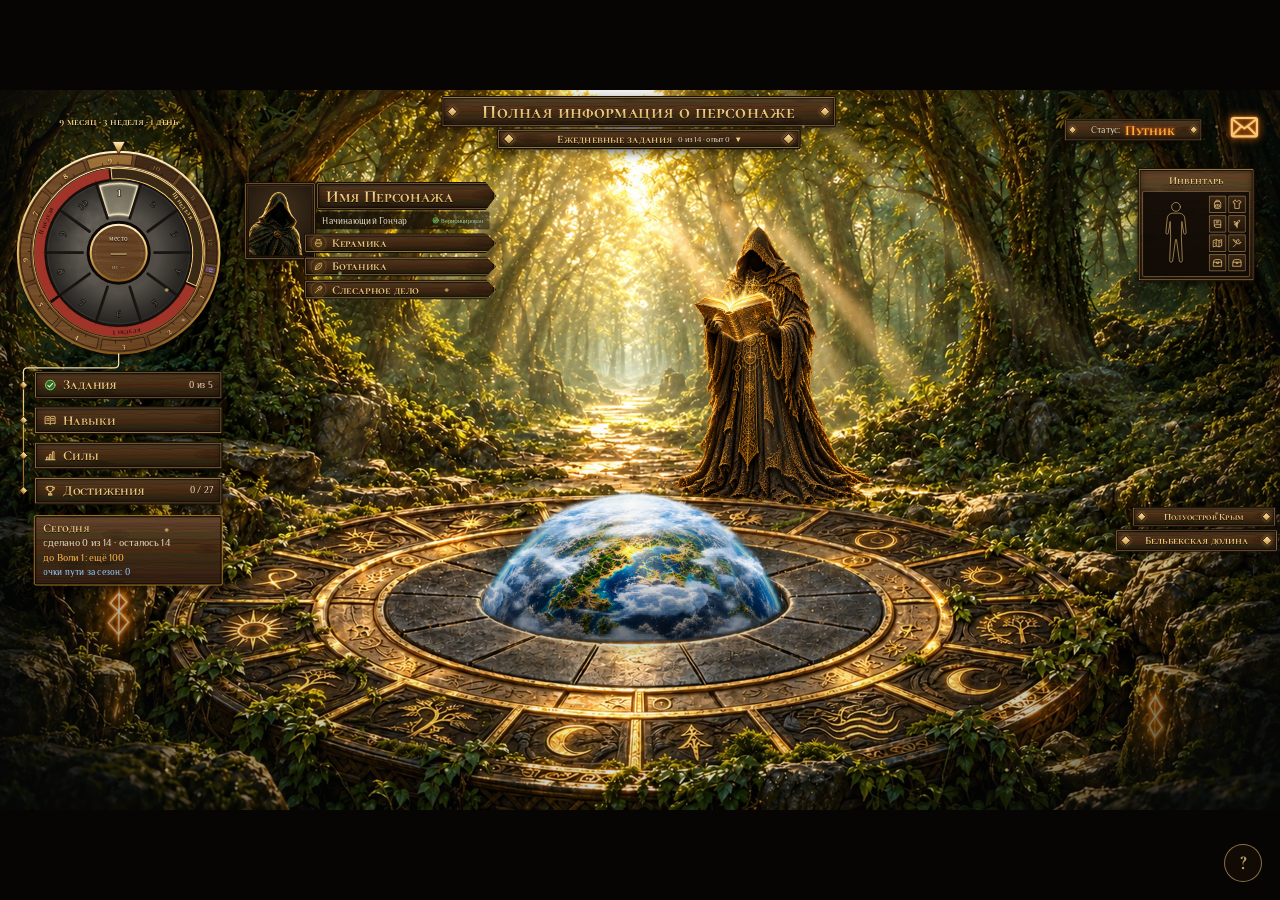
==== igra/index.html @ d0f3e4ed "Add files via upload" ====
<!doctype html>
<html lang="ru">
  <head>
    <meta charset="utf-8" />
    <meta name="viewport" content="width=device-width, initial-scale=1, viewport-fit=cover" />
    <title>Гибрид</title>
    <link rel="icon" href="/sign.png" />
    <link rel="stylesheet" href="/assets/fonts/fonts.css" />
    <link rel="stylesheet" href="/hub/hub.css" />
    <script src="https://telegram.org/js/telegram-web-app.js"></script>
    <style>
      /* Игра живёт лёжа: телефон стоя — просим повернуть (компьютер и планшет не трогаем) */
      .turn { position: fixed; inset: 0; z-index: 5000; display: none; flex-direction: column; align-items: center; justify-content: center; gap: 18px;
        padding: 24px; text-align: center; background: #0d0b08; color: #e3b860; font-family: "Cormorant SC", Georgia, serif; }
      .turn b { font-size: 28px; letter-spacing: .04em; }
      .turn span { font-family: "Philosopher", Georgia, serif; font-size: 17px; color: #cdbb98; max-width: 300px; line-height: 1.45; }
      .turn i { font-style: normal; font-size: 54px; animation: turn 2.4s ease-in-out infinite; }
      @keyframes turn { 0%, 30% { transform: rotate(0); } 60%, 100% { transform: rotate(-90deg); } }
      @media (orientation: portrait) and (max-width: 600px) { .turn { display: flex; } }
      @media (prefers-reduced-motion: reduce) { .turn i { animation: none; } }
    </style>
  </head>
  <body>
    <div class="turn" role="status"><i>📱</i><b>Поверни телефон</b><span>Круг открывается вширь — держи телефон горизонтально.</span></div>
    <main id="stage"></main>
    <script>
      // Окно Telegram: готово, во весь экран (где Telegram умеет), цвета под игру.
      (function () {
        var tg = window.Telegram && window.Telegram.WebApp;
        if (!tg) return;
        try { tg.ready(); tg.expand(); } catch (e) {}
        try { tg.setHeaderColor("#0d0b08"); tg.setBackgroundColor("#0d0b08"); } catch (e) {}
        try { if (tg.isVersionAtLeast && tg.isVersionAtLeast("8.0") && tg.requestFullscreen) tg.requestFullscreen(); } catch (e) {}
      })();
    </script>
    <script type="module" src="/hub/hub.js"></script>
  </body>
</html>
---- assets/fonts/fonts.css ----
/* Шрифты Main Hub (вариант A): Cormorant SC — заголовки и таблички, Philosopher — текст.
   Файлы — из пакетов @fontsource 5.3.0, лицензия SIL OFL 1.1 (OFL-*.txt рядом). */

@font-face {
  font-family: "Cormorant SC";
  font-style: normal;
  font-weight: 400;
  font-display: swap;
  src: url("./cormorant-sc-cyrillic-400-normal.woff2") format("woff2");
  unicode-range: U+0301, U+0400-045F, U+0490-0491, U+04B0-04B1, U+2116;
}
@font-face {
  font-family: "Cormorant SC";
  font-style: normal;
  font-weight: 400;
  font-display: swap;
  src: url("./cormorant-sc-latin-400-normal.woff2") format("woff2");
  unicode-range: U+0000-00FF, U+0131, U+0152-0153, U+02BB-02BC, U+02C6, U+02DA, U+02DC, U+2000-206F, U+20AC, U+2122, U+2191, U+2193, U+2212, U+2215, U+FEFF, U+FFFD;
}
@font-face {
  font-family: "Cormorant SC";
  font-style: normal;
  font-weight: 600;
  font-display: swap;
  src: url("./cormorant-sc-cyrillic-600-normal.woff2") format("woff2");
  unicode-range: U+0301, U+0400-045F, U+0490-0491, U+04B0-04B1, U+2116;
}
@font-face {
  font-family: "Cormorant SC";
  font-style: normal;
  font-weight: 600;
  font-display: swap;
  src: url("./cormorant-sc-latin-600-normal.woff2") format("woff2");
  unicode-range: U+0000-00FF, U+0131, U+0152-0153, U+02BB-02BC, U+02C6, U+02DA, U+02DC, U+2000-206F, U+20AC, U+2122, U+2191, U+2193, U+2212, U+2215, U+FEFF, U+FFFD;
}
@font-face {
  font-family: "Cormorant SC";
  font-style: normal;
  font-weight: 700;
  font-display: swap;
  src: url("./cormorant-sc-cyrillic-700-normal.woff2") format("woff2");
  unicode-range: U+0301, U+0400-045F, U+0490-0491, U+04B0-04B1, U+2116;
}
@font-face {
  font-family: "Cormorant SC";
  font-style: normal;
  font-weight: 700;
  font-display: swap;
  src: url("./cormorant-sc-latin-700-normal.woff2") format("woff2");
  unicode-range: U+0000-00FF, U+0131, U+0152-0153, U+02BB-02BC, U+02C6, U+02DA, U+02DC, U+2000-206F, U+20AC, U+2122, U+2191, U+2193, U+2212, U+2215, U+FEFF, U+FFFD;
}
@font-face {
  font-family: "Philosopher";
  font-style: normal;
  font-weight: 400;
  font-display: swap;
  src: url("./philosopher-cyrillic-400-normal.woff2") format("woff2");
  unicode-range: U+0301, U+0400-045F, U+0490-0491, U+04B0-04B1, U+2116;
}
@font-face {
  font-family: "Philosopher";
  font-style: normal;
  font-weight: 400;
  font-display: swap;
  src: url("./philosopher-latin-400-normal.woff2") format("woff2");
  unicode-range: U+0000-00FF, U+0131, U+0152-0153, U+02BB-02BC, U+02C6, U+02DA, U+02DC, U+2000-206F, U+20AC, U+2122, U+2191, U+2193, U+2212, U+2215, U+FEFF, U+FFFD;
}
@font-face {
  font-family: "Philosopher";
  font-style: normal;
  font-weight: 700;
  font-display: swap;
  src: url("./philosopher-cyrillic-700-normal.woff2") format("woff2");
  unicode-range: U+0301, U+0400-045F, U+0490-0491, U+04B0-04B1, U+2116;
}
@font-face {
  font-family: "Philosopher";
  font-style: normal;
  font-weight: 700;
  font-display: swap;
  src: url("./philosopher-latin-700-normal.woff2") format("woff2");
  unicode-range: U+0000-00FF, U+0131, U+0152-0153, U+02BB-02BC, U+02C6, U+02DA, U+02DC, U+2000-206F, U+20AC, U+2122, U+2191, U+2193, U+2212, U+2215, U+FEFF, U+FFFD;
}
---- hub/hub.css ----
/* Main Hub v0.1. Сцена 1920×1080 масштабируется целиком (hub.js), вокруг — тёмные поля.
   Позиции элементов — только в hub.layout.json; здесь — внешний вид. */

:root {
  --gold: #f3d48a;
  --gold-deep: #c9953e;
  --gold-line: rgba(236, 196, 116, 0.75);
  --ink: #1b120a;
  --wood-dark: #2a1a0e;
  --fire: #ff9a2e;
  --font-title: "Cormorant SC", "Georgia", serif;
  --font-text: "Philosopher", "Trebuchet MS", sans-serif;
  --wood: url("/assets/hub/layers/wood_texture.jpg");
}

* { box-sizing: border-box; }

html, body {
  margin: 0;
  height: 100%;
  overflow: hidden;
  background: #070504;
  color: var(--gold);
  font-family: var(--font-text);
}

#stage {
  position: absolute;
  left: 50%;
  top: 50%;
  overflow: hidden;
  transform-origin: 0 0;
  background: #0b0906;
  user-select: none;
}

.layer { position: absolute; inset: 0; pointer-events: none; }
.item { position: absolute; pointer-events: none; }
.item > img { display: block; width: 100%; height: 100%; }
.item[data-action], .item.ui { pointer-events: auto; }
.item[data-action] { cursor: pointer; }
.item.ui { display: flex; }
/* uiScale (hub.layout.json) — только блоки интерфейса с якорем; сцена не масштабируется */
.item.ui-scaled { transform: scale(calc(var(--ui-scale, 1) * var(--item-scale, 1))); }

/* Нет файла слоя — пунктир и имя файла, а не пустое место. */
.item.missing {
  border: 2px dashed rgba(255, 120, 80, 0.7);
  color: #ffb39a;
  font: 16px/1.2 monospace;
  padding: 6px;
}

button {
  font: inherit;
  color: inherit;
  background: none;
  border: 0;
  padding: 0;
  cursor: pointer;
}
button:focus-visible, .item[data-action]:focus-visible {
  outline: 3px solid #ffe6a8;
  outline-offset: 3px;
}

.icon { width: 1em; height: 1em; flex: none; }

/* ---------- дерево: таблички и панели ---------- */

.wood {
  position: relative;
  background:
    linear-gradient(180deg, rgba(255, 220, 160, 0.14), rgba(0, 0, 0, 0) 40%, rgba(0, 0, 0, 0.35)),
    var(--wood) center / 512px 128px,
    #4a2f1a;
  border: 3px solid #1a0f07;
  border-radius: 6px;
  box-shadow:
    inset 0 0 0 2px var(--gold-line),
    inset 0 0 0 5px rgba(20, 10, 4, 0.8),
    inset 0 0 26px rgba(0, 0, 0, 0.6),
    0 10px 24px rgba(0, 0, 0, 0.55);
}

/* ромбы по краям табличек */
.plank::before, .plank::after {
  content: "";
  position: absolute;
  top: 50%;
  width: 18px;
  height: 18px;
  background: linear-gradient(135deg, #ffe6a8, var(--gold-deep));
  border: 2px solid #2a1a0e;
  transform: translateY(-50%) rotate(45deg);
  box-shadow: 0 0 10px rgba(255, 200, 110, 0.6);
}
.plank::before { left: 18px; }
.plank::after { right: 18px; }

.gold-text {
  background: linear-gradient(180deg, #fff1c4 0%, #f3d48a 45%, #c38b34 100%);
  -webkit-background-clip: text;
  background-clip: text;
  color: transparent;
  filter: drop-shadow(0 2px 1px rgba(0, 0, 0, 0.9));
}

.plank {
  width: 100%;
  height: 100%;
  display: flex;
  align-items: center;
  justify-content: center;
  font-family: var(--font-title);
  font-weight: 700;
}

.title-plank { font-size: 56px; letter-spacing: 1px; }
.title-plank h1 { margin: 0; font: inherit; }

.verified {
  width: 100%;
  height: 100%;
  display: flex;
  align-items: center;
  justify-content: center;
  gap: 14px;
  font-size: 25px;
  color: #f6e7c6;
  text-shadow: 0 2px 2px #000;
}
.verified .icon { font-size: 30px; }

.mail-button {
  width: 100%;
  height: 100%;
  display: flex;
  align-items: center;
  justify-content: center;
  position: relative;
}
.mail-button .icon {
  width: 100%;
  height: 100%;
  filter: drop-shadow(0 0 3px #ff8a1e) drop-shadow(0 0 12px rgba(255, 120, 20, 0.9));
}
.mail-badge {
  position: absolute;
  right: 4px;
  top: 0;
  min-width: 30px;
  height: 30px;
  border-radius: 15px;
  background: #b3261e;
  color: #fff;
  font: 700 18px/30px var(--font-text);
  text-align: center;
}

/* ---------- меню слева ---------- */

.menu {
  width: 100%;
  height: 100%;
  padding: 16px 14px;
  display: flex;
  flex-direction: column;
  gap: 12px;
}
.menu-item {
  flex: 1;
  display: flex;
  align-items: center;
  gap: 20px;
  padding: 0 22px;
  font-family: var(--font-title);
  font-weight: 700;
  font-size: 44px;
  border-radius: 4px;
  transition: transform 0.15s, filter 0.15s;
}
.menu-item .icon { font-size: 40px; }
.menu-item:hover, .card-row:hover, .inv-slot:hover, .plank-button:hover, .mail-button:hover {
  filter: brightness(1.2);
}
.menu-item:hover { transform: translateX(4px); }

/* ---------- карточка персонажа ---------- */

.card {
  width: 100%;
  height: 100%;
  display: flex;
  align-items: flex-start;
}
.item.ui.passthrough { pointer-events: none; }
.card button { pointer-events: auto; }
.card-info {
  flex: 1;
  min-width: 0;
  display: flex;
  flex-direction: column;
}
.portrait {
  flex: none;
  width: 180px;
  height: 196px;
  padding: 8px;
}
.portrait img {
  width: 100%;
  height: 100%;
  object-fit: cover;
  display: block;
  border: 2px solid #120a04;
}

/* стрелка-наконечник у табличек карточки */
.arrow-plank { clip-path: polygon(0 0, calc(100% - 26px) 0, 100% 50%, calc(100% - 26px) 100%, 0 100%); }

.card-name {
  height: 70px;
  display: flex;
  align-items: center;
  padding: 0 40px 0 22px;
  font-family: var(--font-title);
  font-weight: 700;
  font-size: 42px;
  text-align: left;
}
.card-title {
  height: 44px;
  margin: 4px 60px 0 0;
  display: flex;
  align-items: center;
  padding: 0 22px;
  font-size: 23px;
  color: #f6e7c6;
  background: linear-gradient(90deg, rgba(20, 12, 6, 0.9), rgba(20, 12, 6, 0.55));
  border-radius: 4px;
  text-shadow: 0 1px 2px #000;
}
.card-skills {
  display: flex;
  flex-direction: column;
  gap: 8px;
  margin: 10px 0 0 -30px;
}
.card-row {
  height: 50px;
  display: flex;
  align-items: center;
  gap: 16px;
  padding: 0 44px 0 16px;
  font-family: var(--font-title);
  font-weight: 700;
  font-size: 30px;
  text-align: left;
}
.card-row .icon {
  font-size: 34px;
  padding: 4px;
  border-radius: 50%;
  background: radial-gradient(circle, #6a4a1c, #2a1a0a);
  box-shadow: 0 0 8px rgba(255, 200, 110, 0.5);
}

/* ---------- статус и инвентарь справа ---------- */

.status-plank {
  font-size: 40px;
  gap: 18px;
}
.status-label { color: #f6e7c6; text-shadow: 0 2px 2px #000; font-family: var(--font-text); font-weight: 400; font-size: 34px; }
.status-value {
  font-size: 54px;
  color: #ffb347;
  text-shadow: 0 0 8px rgba(255, 110, 0, 0.9), 0 0 22px rgba(255, 80, 0, 0.6), 0 2px 2px #000;
}

.inventory {
  width: 100%;
  height: 100%;
  display: flex;
  flex-direction: column;
  padding: 10px;
}
.inventory-title {
  height: 44px;
  display: flex;
  align-items: center;
  justify-content: center;
  font-family: var(--font-title);
  font-weight: 700;
  font-size: 30px;
}
.inventory-body {
  flex: 1;
  min-height: 0;
  display: flex;
  gap: 10px;
  margin-top: 8px;
  padding: 10px;
  background: rgba(14, 9, 5, 0.85);
  border: 2px solid rgba(236, 196, 116, 0.45);
  border-radius: 4px;
}
.silhouette {
  flex: 1;
  display: flex;
  align-items: center;
  justify-content: center;
}
.silhouette img { height: 190px; opacity: 0.85; }
.inv-grid {
  display: grid;
  grid-template-columns: repeat(2, 48px);
  grid-template-rows: repeat(4, 48px);
  gap: 6px;
}
.inv-slot {
  display: flex;
  align-items: center;
  justify-content: center;
  background: linear-gradient(180deg, #3a2614, #1e130a);
  border: 2px solid rgba(236, 196, 116, 0.5);
  border-radius: 3px;
}
.inv-slot .icon { font-size: 30px; }

/* ---------- нижние таблички ---------- */

.plank-button {
  width: 100%;
  height: 100%;
  font-size: 38px;
  padding: 0 50px;
}

.planet-marker {
  width: 100%;
  height: 100%;
  background: linear-gradient(180deg, #fff3b0, #ffb300);
  clip-path: polygon(50% 100%, 0 0, 50% 22%, 100% 0);
  filter: drop-shadow(0 0 10px #ffc640);
}

/* ---------- планета (слой L3) ---------- */

.item.planet { pointer-events: none; }
.planet img { transition: filter 0.25s ease; }
/* зона клика — только купол: полуэллипс от нижнего края картинки */
.planet-hit {
  position: absolute;
  inset: 0;
  pointer-events: auto;
  border: 0;
  background: none;
  outline: none;
  -webkit-appearance: none;
  appearance: none;
  -webkit-tap-highlight-color: transparent;
  clip-path: ellipse(48% 86% at 50% 100%);
}
.planet:has(.planet-hit:hover) img,
.planet:has(.planet-hit:focus-visible) img {
  filter: brightness(1.12) drop-shadow(0 0 18px rgba(120, 200, 255, 0.9));
}
/* фокус с клавиатуры: clip-path обрезает outline, поэтому подсвечиваем саму планету (правило выше) */

/* туман войны поверх купола (canvas, облака вращаются вместе с шаром); клики проходят на планету */
.planet .planet-fog {
  position: absolute;
  inset: 0;
  width: 100%;
  height: 100%;
  pointer-events: none;
  opacity: var(--fog-opacity, 0.95);
  transition: filter 0.25s ease;
}
.planet:has(.planet-hit:hover) .planet-fog,
.planet:has(.planet-hit:focus-visible) .planet-fog {
  filter: brightness(1.12) drop-shadow(0 0 14px rgba(160, 215, 255, 0.8));
}



.item[hidden] { display: none !important; }

/* ---------- книга (слой L2, поверх фигуры) ---------- */

.item.book { pointer-events: none; }
.book img { transition: filter 0.2s ease; }
/* зона клика — только сама книга, без искр по краям */
.book-hit {
  position: absolute;
  inset: 22% 20% 16% 20%;
  pointer-events: auto;
  border: 0;
  border-radius: 8px;
  background: none;
  outline: none;
  -webkit-appearance: none;
  appearance: none;
  -webkit-tap-highlight-color: transparent;
}
/* рамка только при фокусе с клавиатуры — тонкая золотая */
.book-hit:focus-visible {
  outline: 1px solid rgba(243, 212, 138, 0.85);
  outline-offset: 2px;
}
.book:has(.book-hit:hover) img,
.book:has(.book-hit:focus-visible) img {
  filter: brightness(1.25) drop-shadow(0 0 10px rgba(255, 214, 120, 0.95));
}

/* ---------- эффекты (рисуются кодом) ---------- */

.fx-rays {
  background:
    linear-gradient(100deg, transparent 20%, rgba(255, 236, 170, 0.16) 30%, transparent 40%),
    linear-gradient(80deg, transparent 45%, rgba(255, 236, 170, 0.12) 52%, transparent 60%),
    linear-gradient(95deg, transparent 62%, rgba(255, 236, 170, 0.1) 70%, transparent 78%);
  mask-image: linear-gradient(180deg, #000 0%, #000 55%, transparent 100%);
  mix-blend-mode: screen;
}
.fx-fog {
  background:
    radial-gradient(ellipse 40% 50% at 25% 60%, rgba(220, 230, 200, 0.14), transparent 70%),
    radial-gradient(ellipse 45% 40% at 70% 50%, rgba(220, 230, 200, 0.12), transparent 70%);
}
.fx-vignette {
  background: radial-gradient(ellipse 75% 70% at 50% 45%, transparent 60%, rgba(0, 0, 0, 0.55) 100%);
}
.fx-fireflies {
  background-image:
    radial-gradient(circle, rgba(255, 230, 140, 0.9) 0 2px, transparent 3px),
    radial-gradient(circle, rgba(200, 255, 150, 0.8) 0 2px, transparent 3px),
    radial-gradient(circle, rgba(255, 210, 120, 0.7) 0 1.5px, transparent 2.5px);
  background-size: 420px 360px, 560px 470px, 310px 290px;
  background-position: 40px 120px, 230px 40px, 120px 200px;
  opacity: 0.7;
}

/* ---------- анимации жизни (выключаются классом .no-anim) ---------- */

@keyframes hub-flicker {
  0%, 100% { filter: brightness(1) drop-shadow(0 0 6px rgba(255, 170, 60, 0.7)); }
  30% { filter: brightness(1.18) drop-shadow(0 0 14px rgba(255, 170, 60, 0.9)); }
  55% { filter: brightness(0.92) drop-shadow(0 0 4px rgba(255, 170, 60, 0.6)); }
  80% { filter: brightness(1.1) drop-shadow(0 0 10px rgba(255, 170, 60, 0.85)); }
}
@keyframes hub-glow {
  0%, 100% { filter: drop-shadow(0 0 4px rgba(255, 130, 20, 0.4)); }
  50% { filter: drop-shadow(0 0 18px rgba(255, 130, 20, 0.95)); }
}
@keyframes hub-pulse {
  0%, 100% { filter: brightness(1) drop-shadow(0 0 6px rgba(140, 255, 120, 0.5)); }
  50% { filter: brightness(1.25) drop-shadow(0 0 20px rgba(140, 255, 120, 0.9)); }
}
@keyframes hub-bookglow {
  0%, 100% { filter: drop-shadow(0 0 4px rgba(255, 210, 110, 0.35)); }
  50% { filter: drop-shadow(0 0 14px rgba(255, 210, 110, 0.85)); }
}
@keyframes hub-planetglow {
  0%, 100% { filter: drop-shadow(0 0 6px rgba(120, 200, 255, 0.35)); }
  50% { filter: drop-shadow(0 0 20px rgba(120, 200, 255, 0.75)); }
}
@keyframes hub-drift {
  0%, 100% { transform: translateX(0); }
  50% { transform: translateX(26px); }
}
@keyframes hub-sway {
  0%, 100% { opacity: 0.75; transform: skewX(0deg); }
  50% { opacity: 1; transform: skewX(-3deg); }
}
@keyframes hub-breathe {
  0%, 100% { transform: translateY(0); }
  50% { transform: translateY(-3px); }
}
@keyframes hub-fireflies {
  0% { background-position: 40px 120px, 230px 40px, 120px 200px; }
  100% { background-position: 460px -240px, -330px 510px, 430px -90px; }
}
@keyframes hub-marker {
  0%, 100% { transform: translateY(0); }
  50% { transform: translateY(-10px); }
}

.anim-flicker { animation: hub-flicker 2.6s ease-in-out infinite; }
.anim-glow { animation: hub-glow 3.8s ease-in-out infinite; }
.anim-bookglow { animation: hub-bookglow 4.5s ease-in-out infinite; }
.anim-planetglow { animation: hub-planetglow 6s ease-in-out infinite; }
.anim-pulse { animation: hub-pulse 4.2s ease-in-out infinite; }
.anim-drift { animation: hub-drift 18s ease-in-out infinite; }
.anim-sway { animation: hub-sway 9s ease-in-out infinite; transform-origin: 50% 0; }
.anim-breathe { animation: hub-breathe 6s ease-in-out infinite; }
.fx-fireflies { animation: hub-fireflies 60s linear infinite; }
.planet-marker { animation: hub-marker 2.2s ease-in-out infinite; }

.no-anim *, .no-anim *::before, .no-anim *::after { animation: none !important; }

@media (prefers-reduced-motion: reduce) {
  #stage *, #stage *::before, #stage *::after { animation: none !important; transition: none !important; }
}

/* ---------- переход на карту мира ---------- */

/* камера приближается к планете: двигаются все слои сцены вместе, поэтому купол не «выезжает» из колодца */
.layer {
  transform-origin: var(--world-origin, 50% 62%);
  transition: opacity calc(var(--world-ms, 1100ms) * 0.45) ease, transform var(--world-ms, 1100ms) cubic-bezier(0.55, 0, 0.85, 0.35);
}
#stage.to-world .layer { transform: scale(3.4); }
/* интерфейс и эффекты гаснут сразу */
#stage.to-world .layer[data-layer="L5"],
#stage.to-world .layer[data-layer="L6"],
#stage.to-world .layer[data-layer^="FX"] { opacity: 0; transform: none; }
/* голубая вспышка из центра планеты под конец */
.world-flash {
  position: absolute;
  inset: 0;
  pointer-events: none;
  z-index: 50;
  opacity: 0;
  background: radial-gradient(circle at var(--world-origin, 50% 62%), #eaf7ff 0%, #8fd3ff 22%, #1d4f8a 60%, #050b16 100%);
  animation: world-flash var(--world-ms, 1100ms) ease-in forwards;
}
@keyframes world-flash {
  0%, 45% { opacity: 0; }
  100% { opacity: 1; }
}

/* ---------- модальное окно-заглушка ---------- */

.modal-backdrop {
  position: absolute;
  inset: 0;
  z-index: 100;
  display: flex;
  align-items: center;
  justify-content: center;
  background: rgba(5, 3, 2, 0.6);
}
.modal-backdrop[hidden] { display: none; }
.modal {
  width: 720px;
  min-height: 300px;
  padding: 40px 56px 48px;
  text-align: center;
}
.modal h2 {
  margin: 0 0 24px;
  font-family: var(--font-title);
  font-weight: 700;
  font-size: 52px;
}
.modal p {
  margin: 0;
  font-size: 28px;
  line-height: 1.4;
  color: #f6e7c6;
  text-shadow: 0 1px 2px #000;
}
.modal-close {
  position: absolute;
  top: 10px;
  right: 18px;
  width: 52px;
  height: 52px;
  font-size: 44px;
  line-height: 52px;
  color: var(--gold);
}

/* ---------- режим правки (?edit=1) ---------- */

.edit-mode .item:not(.locked) { pointer-events: auto; outline: 1px dashed rgba(120, 220, 255, 0.55); cursor: move; }
.edit-mode .item:not(.locked) * { pointer-events: none; }
.edit-mode .item.selected { outline: 3px solid #4fd1ff; }

.edit-panel {
  position: fixed;
  top: 12px;
  right: 12px;
  z-index: 1000;
  width: 290px;
  max-height: calc(100vh - 24px);
  overflow: auto;
  padding: 12px 14px;
  background: rgba(12, 16, 20, 0.94);
  border: 1px solid #4fd1ff;
  border-radius: 8px;
  color: #e6f4ff;
  font: 14px/1.4 system-ui, sans-serif;
}
.edit-panel h2 { margin: 0 0 8px; font-size: 16px; display: flex; justify-content: space-between; align-items: center; }
.edit-panel h2 .edit-collapse { width: auto; padding: 2px 8px; font-size: 12px; }
.edit-panel.collapsed > :not(h2) { display: none; }
.edit-panel.collapsed h2 { margin: 0; }
.edit-panel fieldset { margin: 0 0 10px; border: 1px solid #2d4a5a; border-radius: 6px; }
.edit-panel label { display: block; }
.edit-panel .edit-field { display: inline-block; width: 48%; white-space: nowrap; }
.edit-panel .edit-field input { width: 70px; }
.edit-panel .edit-name { margin-bottom: 6px; color: #9fdcff; }
.edit-panel button { width: 100%; padding: 6px; background: #1f6f8f; border-radius: 4px; color: #fff; }
.edit-panel textarea { width: 100%; height: 160px; margin-top: 8px; font: 11px monospace; }
.edit-panel select { width: 100%; margin-bottom: 6px; }
.edit-panel .edit-save { background: #2f8f4f; margin-bottom: 6px; white-space: nowrap; overflow: hidden; text-overflow: ellipsis; }
.edit-panel .edit-help { margin: 8px 0 0; color: #a9bcc8; font-size: 12px; }

.sr-only {
  position: absolute;
  width: 1px;
  height: 1px;
  overflow: hidden;
  clip: rect(0 0 0 0);
  white-space: nowrap;
}

/* ---------- FX-слои (склейка сцены): свет, дымка, тень, цветокоррекция ---------- */
@keyframes hub-fx-rays { 0%, 100% { opacity: 0.6; } 50% { opacity: 1; } }
@keyframes hub-fx-haze { 0%, 100% { opacity: 0.8; } 50% { opacity: 1; } }
.anim-fxrays > img { animation: hub-fx-rays 12s ease-in-out infinite; }
.anim-fxhaze > img { animation: hub-fx-haze 8s ease-in-out infinite; }
@media (prefers-reduced-motion: reduce) { .anim-fxrays > img, .anim-fxhaze > img { animation: none; } }

/* ---------- карточка: отметка верификации у звания ---------- */
.card-title { justify-content: space-between; gap: 12px; margin-right: 16px; padding: 0 16px; }
.card-title-text { min-width: 0; overflow: hidden; text-overflow: ellipsis; white-space: nowrap; }
.card-verified { display: inline-flex; align-items: center; gap: 5px; flex: none; font-size: 15px; color: #bfeaa8; }
.card-verified .icon { font-size: 18px; }

/* ---------- ежедневные задания (размеры — в пикселях сцены до uiScale) ---------- */
.item.dailies-item { overflow: visible; }
.item.dailies-item.is-open { z-index: 20; }
/* открытая доска ежедневок — выше искорок сцены: поднимаем весь слой интерфейса над слоем эффектов (z 60) */
.layer:has(> .dailies-item.is-open) { z-index: 61 !important; }
.dailies-strip {
  gap: 18px;
  font-size: 30px;
  cursor: pointer;
  padding: 0 52px;
}
.dailies-strip:hover { box-shadow: inset 0 0 0 2px var(--gold-line), 0 0 18px rgba(255, 200, 110, 0.55); }
.dailies-meta { font-family: var(--font-text); font-weight: 400; font-size: 21px; color: #f6e7c6; text-shadow: 0 1px 2px #000; }
.dailies-chev { color: var(--gold); font-size: 22px; transition: transform 0.25s; }
.dailies-strip[aria-expanded="true"] .dailies-chev { transform: rotate(180deg); }

.dailies-board {
  position: absolute;
  top: calc(100% + 12px);
  left: 50%;
  transform: translateX(-50%);
  width: 1500px;
  padding: 26px 30px 30px;
  color: #f6e7c6;
  font-size: 25px;
  pointer-events: auto;
}
.dailies-board[hidden] { display: none; }
.dailies-top { display: flex; align-items: center; justify-content: space-between; gap: 24px; margin-bottom: 18px; }
.dailies-wallet { font-family: var(--font-title); font-weight: 700; font-size: 38px; color: var(--gold); white-space: nowrap; }
.dailies-wallet b { color: var(--fire); font-size: 48px; text-shadow: 0 0 16px rgba(255, 154, 46, 0.65); font-variant-numeric: tabular-nums; }
.dailies-hint { margin: 0; font-size: 19px; line-height: 1.4; color: #cdbb98; max-width: 980px; }

.dailies-cols { display: grid; grid-template-columns: repeat(2, minmax(0, 1fr)); gap: 16px; }
.dailies-col { background: rgba(14, 9, 5, 0.78); border: 1px solid rgba(236, 196, 116, 0.45); padding: 14px 18px; min-width: 0; }
.dailies-col h3 { margin: 0 0 10px; padding-bottom: 8px; border-bottom: 1px solid rgba(236, 196, 116, 0.45); font-family: var(--font-title); font-size: 34px; color: var(--gold); }
.dailies-task { display: flex; align-items: center; gap: 14px; padding: 7px 4px; border-bottom: 1px dashed rgba(236, 196, 116, 0.25); cursor: pointer; }
.dailies-task:last-of-type { border-bottom: 0; }
.dailies-task input {
  appearance: none; -webkit-appearance: none; margin: 0; flex: none; cursor: pointer;
  width: 30px; height: 30px; border: 2px solid #4fd06a; border-radius: 4px; background: rgba(79, 208, 106, 0.08);
  display: grid; place-items: center;
}
.dailies-task input:checked { background: #4fd06a; }
.dailies-task input:checked::after { content: "✓"; color: #0d2a13; font-weight: 700; font-size: 22px; }
.dailies-task input:focus-visible { outline: 3px solid var(--gold); outline-offset: 3px; }
.dailies-task-name { flex: 1; min-width: 0; }
.dailies-task.done .dailies-task-name { color: #9c8c6c; text-decoration: line-through; }
.dailies-pts { color: #4fd06a; font-weight: 700; font-variant-numeric: tabular-nums; }
.dailies-tag { flex: none; font-size: 16px; padding: 2px 10px; border-radius: 12px; border: 1px solid; }
.dailies-tag.tag-strength { color: #ffb38a; border-color: #a03a16; }
.dailies-tag.tag-endurance { color: #9ff0d0; border-color: #1d7a58; }
.dailies-add { margin-top: 10px; padding: 8px; text-align: center; font-size: 18px; color: #9c8c6c; border: 1px dashed rgba(236, 196, 116, 0.35); }

.dailies-yellow { margin-top: 18px; padding: 14px 18px; background: rgba(40, 26, 6, 0.85); border: 1px solid #8a6a1c; }
.dailies-yellow h3 { margin: 0 0 12px; display: flex; justify-content: space-between; align-items: baseline; font-family: var(--font-title); font-size: 34px; color: #f2c84b; }
.dailies-yellow h3 small { font-family: var(--font-text); font-size: 18px; color: #cdbb98; }
.dailies-buys { display: flex; flex-wrap: wrap; gap: 12px; }
.dailies-buy {
  appearance: none; font: inherit; font-size: 24px; color: #f6e7c6; cursor: pointer;
  display: inline-flex; align-items: center; gap: 14px; padding: 10px 18px;
  background: rgba(242, 200, 75, 0.1); border: 2px solid #d8a93a;
}
.dailies-buy b { color: #f2c84b; font-variant-numeric: tabular-nums; }
.dailies-buy:hover:not(:disabled) { background: rgba(242, 200, 75, 0.22); }
.dailies-buy:disabled { opacity: 0.4; cursor: not-allowed; }
.dailies-buy:focus-visible { outline: 3px solid var(--gold); outline-offset: 3px; }

.dailies-flasks { margin-top: 20px; display: grid; grid-template-columns: repeat(2, minmax(0, 1fr)); gap: 12px 40px; }
.dailies-flask { display: grid; grid-template-columns: 240px 1fr 56px; gap: 16px; align-items: center; }
.dailies-flask-label { font-family: var(--font-title); font-weight: 700; font-size: 32px; color: var(--gold); }
.dailies-level { font-family: var(--font-title); font-weight: 700; font-size: 36px; color: #f6e7c6; text-align: center; font-variant-numeric: tabular-nums; }
.dailies-tube {
  position: relative; height: 34px; border-radius: 18px; overflow: hidden;
  background: linear-gradient(180deg, rgba(255, 255, 255, 0.1), rgba(255, 255, 255, 0.02) 55%, rgba(0, 0, 0, 0.25));
  border: 2px solid rgba(236, 196, 116, 0.7);
  box-shadow: inset 0 3px 8px rgba(0, 0, 0, 0.6);
}
.dailies-fill { position: absolute; inset: 0 auto 0 0; width: 0; border-radius: 18px; transition: width 0.5s ease; }
.flask-will .dailies-fill { background: linear-gradient(180deg, #ffe39a, #e8b84a 50%, #b07a1e); }
.flask-strength .dailies-fill { background: linear-gradient(180deg, #ffb38a, #e8673a 50%, #a03a16); }
.flask-endurance .dailies-fill { background: linear-gradient(180deg, #9ff0d0, #3fbf8f 50%, #1d7a58); }
.dailies-tube::after { content: ""; position: absolute; left: 14px; right: 14px; top: 5px; height: 7px; border-radius: 6px; background: rgba(255, 255, 255, 0.28); }
.dailies-tube-value { position: absolute; inset: 0; display: grid; place-items: center; font-size: 19px; font-weight: 700; color: #fff; text-shadow: 0 1px 3px #000; font-variant-numeric: tabular-nums; }

.dailies-toast {
  position: absolute; left: 50%; top: -30px; transform: translateX(-50%);
  padding: 8px 26px; font-family: var(--font-title); font-weight: 700; font-size: 32px;
  color: #2a1408; background: var(--fire); border: 2px solid var(--gold);
  opacity: 0; transition: opacity 0.3s; pointer-events: none; white-space: nowrap;
}
.dailies-toast.on { opacity: 1; }
@media (prefers-reduced-motion: reduce) { .dailies-fill, .dailies-chev, .dailies-toast { transition: none; } }

/* дейлики v0.2: новые колбы, «в разработке», отмена покупки, сдача дня */
.dailies-tag.tag-order { color: #d6c3ff; border-color: #5b3fa8; }
.dailies-tag.tag-morality { color: #bfe3ff; border-color: #2a5f9e; }
.dailies-tag.tag-dev { color: #9c8c6c; border-color: #5a4a30; font-style: italic; }
.dailies-task.dev { opacity: 0.55; cursor: default; }
.dailies-task.dev input { border-color: #5a4a30; background: none; cursor: default; }
.flask-order .dailies-fill { background: linear-gradient(180deg, #d6c3ff, #9a7be0 50%, #5b3fa8); }
.flask-morality .dailies-fill { background: linear-gradient(180deg, #bfe3ff, #5aa7e6 50%, #2a5f9e); }
.dailies-bought { margin-top: 12px; display: grid; gap: 8px; }
.dailies-bought:empty { display: none; }
.dailies-bought-row { display: flex; justify-content: space-between; align-items: center; gap: 14px; padding-top: 8px; font-size: 21px; color: #cdbb98; border-top: 1px dashed rgba(216, 169, 58, 0.4); }
.dailies-undo { appearance: none; font: inherit; font-size: 19px; color: #f6e7c6; background: none; border: 1px solid rgba(236, 196, 116, 0.6); padding: 4px 14px; cursor: pointer; }
.dailies-undo:hover:not(:disabled) { border-color: var(--gold); background: rgba(236, 196, 116, 0.12); }
.dailies-undo:disabled { opacity: 0.4; cursor: default; }
.dailies-undo:focus-visible { outline: 3px solid var(--gold); outline-offset: 3px; }
.dailies-foot { margin-top: 20px; display: flex; align-items: center; justify-content: space-between; gap: 20px; }
.dailies-foot .dailies-hint { flex: 1; }
.dailies-stamp { display: none; font-family: var(--font-title); font-weight: 700; font-size: 30px; color: #4fd06a; }
.dailies-board.closed .dailies-stamp { display: inline; }
.dailies-submit {
  appearance: none; cursor: pointer; flex: none;
  font-family: var(--font-title); font-weight: 700; font-size: 32px; color: #2a1408;
  padding: 10px 34px; background: linear-gradient(180deg, #ffd27a, #e8a23a); border: 2px solid var(--gold);
}
.dailies-submit:hover:not(:disabled) { box-shadow: 0 0 18px rgba(255, 200, 110, 0.6); }
.dailies-submit:disabled { display: none; }
.dailies-submit:focus-visible { outline: 3px solid #fff1c4; outline-offset: 3px; }
.dailies-board.closed .dailies-task:not(.dev) { opacity: 0.7; }

/* админ-режим дейликов (?admin=1) — отличается от игровых кнопок */
.dailies-admin { margin-top: 16px; padding-top: 14px; border-top: 2px dashed rgba(224, 86, 74, 0.6); display: flex; align-items: center; gap: 14px; }
.dailies-admin[hidden] { display: none; }
.dailies-admin-label { font-size: 18px; text-transform: uppercase; letter-spacing: 2px; color: #ff9a8a; margin-right: auto; }
.dailies-admin-btn { appearance: none; font: inherit; font-size: 22px; color: #ffd6cf; background: rgba(120, 20, 10, 0.35); border: 2px solid #e0564a; padding: 8px 20px; cursor: pointer; }
.dailies-admin-btn:hover:not(:disabled) { background: rgba(160, 30, 15, 0.55); }
.dailies-admin-btn:disabled { opacity: 0.4; cursor: default; }
.dailies-admin-btn.armed { background: #a8261a; color: #fff; }
.dailies-admin-btn:focus-visible { outline: 3px solid #ffd6cf; outline-offset: 3px; }

/* полоса дейликов: всё в одну строку, без переносов (03.10 — заголовок и «✓» переносились) */
.dailies-strip { white-space: nowrap; padding: 0 56px; gap: 16px; }
.dailies-strip > * { flex: none; white-space: nowrap; }
.dailies-meta { font-size: 20px; }

/* ---------- табличка места: регион + место, две строки ---------- */
.location-plank {
  flex-direction: column;
  gap: 0;
  padding: 0 52px;
  line-height: 1.15;
  white-space: nowrap;
}
.location-plank > span { flex: none; white-space: nowrap; max-width: 100%; overflow: hidden; text-overflow: ellipsis; }
.location-region {
  font-family: var(--font-text);
  font-weight: 400;
  font-size: 22px;
  color: #e9dcc0;
  text-shadow: 0 2px 2px #000;
}
.location-name { font-size: 32px; }

/* ---------- меню: кольцо Воли + рейка (04.10.2026) ---------- */
.menu-ring { position: relative; width: 100%; height: 100%; }
.menu-ring button { pointer-events: auto; }
.menu-ring-will {
  position: absolute; left: 0; top: 0;
  width: 260px; height: 260px;
  padding: 0; border: 0; background: none; cursor: pointer;
  border-radius: 50%;
  transition: filter 0.15s;
}
.menu-ring-will:hover { filter: brightness(1.15); }
.mr-svg { position: absolute; left: 0; top: 0; overflow: visible; }
.mr-seg { fill: rgba(60, 40, 20, 0.75); transition: fill 0.3s; }
.mr-seg.on { fill: url(#mrEmber); filter: url(#mrGlow); }
.mr-center {
  position: absolute; inset: 0;
  display: flex; flex-direction: column; align-items: center; justify-content: center;
  pointer-events: none; white-space: nowrap;
}
.mr-label { font: 400 24px/1 var(--font-text); color: #e9dcc0; text-shadow: 0 2px 2px #000; margin-top: 4px; }
.mr-level { font: 700 84px/0.95 var(--font-title); }
.mr-prog { font: 400 22px/1 var(--font-text); color: #e3b860; text-shadow: 0 2px 2px #000; }
.mr-rail { position: absolute; left: 0; top: 0; overflow: visible; pointer-events: none; }
.menu-item.mr-item {
  position: absolute;
  width: 360px; height: 62px; flex: none;
  font-size: 34px; gap: 16px; padding: 0 20px;
  white-space: nowrap;
}
.mr-item > * { flex: none; white-space: nowrap; }
.mr-item .icon { width: 32px; height: 32px; font-size: 32px; }
.mr-meta { margin-left: auto; font: 400 20px/1 var(--font-text); color: #e9dcc0; }

/* ---------- коло года с жерновом (04.10.2026) ---------- */
.kolo { position: relative; width: 100%; height: 100%; }
.kolo button { pointer-events: auto; }
.kolo-svg { position: absolute; left: 0; top: 0; overflow: visible; pointer-events: none; }
.kolo-month { pointer-events: auto; cursor: pointer; }
.kolo-month:hover path { filter: brightness(1.6); }
.kolo-stone { transition: transform 0.35s cubic-bezier(.3, 1.6, .5, 1); }
.kolo-stone.kolo-grind { transition: transform 1.6s cubic-bezier(.45, .05, .25, 1); }
.kolo-stone.kolo-grind-quiet { transition: transform 3s ease-in-out; }
.kolo-spark { animation: kolo-spark 1.1s ease-out both; }
@keyframes kolo-spark {
  0% { opacity: 1; transform: translate(0, 0); }
  100% { opacity: 0; transform: translate(var(--dx), var(--dy)); }
}
.kolo-caption {
  position: absolute; left: 0; top: 4px; width: 100%;
  border: 0; background: none; cursor: pointer;
  font: 700 26px/1 var(--font-title); color: #f3d48a; text-shadow: 0 2px 3px #000;
  white-space: nowrap;
}
.kolo-caption:hover { filter: brightness(1.25); }
.kolo-hub {
  position: absolute; display: flex; flex-direction: column; align-items: center; justify-content: center;
  white-space: nowrap; pointer-events: none;
}
.kolo-hub-label { font: 400 18px/1 var(--font-text); color: #e9dcc0; text-shadow: 0 2px 2px #000; }
.kolo-hub-value { font: 700 52px/1 var(--font-title); }
.kolo-hub-of { font: 400 16px/1 var(--font-text); color: #c9b48a; text-shadow: 0 2px 2px #000; }
.kolo-rail { position: absolute; left: 0; top: 0; overflow: visible; pointer-events: none; }
.menu-item.kolo-menu-item { position: absolute; flex: none; font-size: 34px; gap: 16px; padding: 0 22px; white-space: nowrap; }
.kolo-menu-item > * { flex: none; white-space: nowrap; }
.kolo-menu-item .icon { width: 32px; height: 32px; font-size: 32px; }
.kolo-meta { margin-left: auto; font: 400 22px/1 var(--font-text); color: #e9dcc0; }

/* окно «Итоги месяца» */
.modal.modal-wide { width: 900px; text-align: left; }
.modal.modal-wide h2 { text-align: center; }
.kolo-stats { color: #e9dcc0; font-family: var(--font-text); }
.ks-head { display: flex; justify-content: space-between; align-items: flex-end; gap: 20px; white-space: nowrap; }
.ks-name { font: 700 36px/1.1 var(--font-title); }
.ks-sub { font-size: 20px; color: #c9b48a; margin-top: 4px; }
.ks-count { font: 700 30px/1 var(--font-title); color: #f3d48a; }
.ks-beads { display: grid; grid-template-columns: repeat(10, 1fr); gap: 12px; margin: 26px 0 10px; justify-items: center; }
.ks-bead { width: 24px; height: 24px; border-radius: 50%; }
.ks-bead.on { background: radial-gradient(circle at 35% 35%, #fff1c4, #ffb347 55%, #b8661c); box-shadow: 0 0 10px #ffb347; }
.ks-bead.half { background: rgba(255, 179, 71, 0.35); }
.ks-bead.off { border: 2px solid rgba(200, 160, 100, 0.5); }
.ks-bead.fut { width: 10px; height: 10px; margin-top: 7px; background: rgba(227, 184, 96, 0.3); }
.ks-bead.today { outline: 3px solid #fff1c4; outline-offset: 3px; }
.ks-cells { display: grid; grid-template-columns: repeat(3, minmax(0, 1fr)); gap: 14px; margin: 20px 0; }
.ks-cell { background: rgba(0, 0, 0, 0.3); border: 1px solid rgba(227, 184, 96, 0.35); border-radius: 6px; padding: 12px 16px; white-space: nowrap; }
.ks-l { font-size: 20px; color: #c9b48a; }
.ks-v { font: 700 40px/1.1 var(--font-title); color: #f3d48a; }
.ks-bar { display: flex; align-items: center; gap: 16px; margin: 10px 0; font-size: 22px; white-space: nowrap; }
.ks-n { width: 220px; flex: none; }
.ks-track { flex: 1; height: 16px; border-radius: 8px; background: #0d0805; border: 1px solid rgba(227, 184, 96, 0.35); overflow: hidden; }
.ks-fill { height: 100%; }
.ks-c { width: 50px; flex: none; text-align: right; color: #f3d48a; font-weight: 700; }
.ks-sign { display: flex; gap: 22px; align-items: center; margin-top: 20px; padding-top: 18px; border-top: 1px solid rgba(227, 184, 96, 0.35); font-size: 22px; }
.ks-rune { width: 52px; height: 52px; flex: none; transform: rotate(45deg); border: 3px solid #ffd27a; display: flex; align-items: center; justify-content: center; box-shadow: 0 0 14px rgba(255, 210, 122, 0.5); margin-left: 8px; }
.ks-rune span { transform: rotate(-45deg); color: #ffd27a; font-size: 22px; }
.ks-empty { font-size: 26px; text-align: center; margin: 30px 0; }

/* итоги месяца — компактнее (04.10, автор: «слишком большая») */
.modal.modal-wide { width: 580px; min-height: 0; padding: 22px 30px 26px; }
.modal.modal-wide h2 { font-size: 34px; margin: 0 0 14px; }
.modal.modal-wide .modal-close { width: 40px; height: 40px; font-size: 32px; top: 8px; right: 10px; }
.modal-wide .ks-name { font-size: 24px; }
.modal-wide .ks-sub { font-size: 15px; margin-top: 2px; }
.modal-wide .ks-count { font-size: 20px; }
.modal-wide .ks-beads { gap: 7px; margin: 14px 0 6px; }
.modal-wide .ks-bead { width: 15px; height: 15px; }
.modal-wide .ks-bead.fut { width: 6px; height: 6px; margin-top: 4.5px; }
.modal-wide .ks-bead.today { outline-width: 2px; outline-offset: 2px; }
.modal-wide .ks-cells { gap: 8px; margin: 12px 0; }
.modal-wide .ks-cell { padding: 7px 10px; }
.modal-wide .ks-l { font-size: 14px; }
.modal-wide .ks-v { font-size: 26px; }
.modal-wide .ks-bar { gap: 10px; margin: 6px 0; font-size: 16px; }
.modal-wide .ks-n { width: 150px; }
.modal-wide .ks-track { height: 10px; }
.modal-wide .ks-c { width: 34px; }
.modal-wide .ks-sign { gap: 14px; margin-top: 12px; padding-top: 10px; font-size: 16px; }
.modal-wide .ks-rune { width: 32px; height: 32px; border-width: 2px; margin-left: 4px; }
.modal-wide .ks-rune span { font-size: 14px; }
.modal-wide .ks-empty { font-size: 18px; margin: 16px 0; }

/* ---------- задания на неделю и месяц (04.10.2026) ---------- */
.modal.modal-quests { width: 640px; }
.quests-board { color: #e9dcc0; font-family: var(--font-text); }
.qb-top { display: flex; justify-content: space-between; align-items: center; gap: 12px; margin-bottom: 8px; white-space: nowrap; }
.qb-tabs { display: flex; gap: 6px; }
.qb-tab { font: 400 16px/1 var(--font-text); padding: 7px 12px; border: 1px solid #b8862e; border-radius: 4px; background: transparent; color: #e3b860; cursor: pointer; white-space: nowrap; }
.qb-tab.on { background: #b8862e; color: #1a0f06; }
.qb-term { font-size: 14px; color: #c9b48a; }
.qb-term b { color: #f3d48a; font-size: 16px; }
.qb-list { display: flex; flex-direction: column; }
.qb-row { display: flex; align-items: center; gap: 10px; padding: 7px 6px; border-bottom: 1px solid rgba(227, 184, 96, 0.15); font-size: 16px; white-space: nowrap; cursor: default; }
label.qb-row { cursor: pointer; }
.qb-row input { width: 18px; height: 18px; accent-color: #4caf50; flex: none; }
.qb-auto-ck { width: 18px; height: 18px; flex: none; border: 1.5px dashed rgba(143, 202, 255, 0.7); border-radius: 3px; display: flex; align-items: center; justify-content: center; font-size: 13px; }
.qb-auto-ck.on { background: #4caf50; border: 1.5px solid #4caf50; color: #fff; }
.qb-name { flex: 1; overflow: hidden; text-overflow: ellipsis; }
.qb-row.done .qb-name { text-decoration: line-through; opacity: 0.6; }
.qb-row.dev { opacity: 0.5; }
.qb-auto { font-size: 11px; padding: 2px 7px; border-radius: 9px; border: 1px solid #5ab4ff; color: #8fcaff; flex: none; }
.qb-row .dailies-tag { flex: none; }
.qb-bar { width: 70px; height: 7px; background: #120a04; border-radius: 4px; overflow: hidden; flex: none; border: 1px solid rgba(227, 184, 96, 0.3); }
.qb-bar i { display: block; height: 100%; background: #e3b860; }
.qb-prog { width: 46px; text-align: right; font-size: 13px; color: #c9b48a; flex: none; }
.qb-bonus { margin-top: 12px; padding: 9px 12px; border: 1px dashed #e3b860; border-radius: 6px; display: flex; justify-content: space-between; gap: 12px; font-size: 15px; white-space: nowrap; }
.qb-bonus b { color: #ffd27a; }
.qb-bonus.got { border-style: solid; background: rgba(255, 210, 122, 0.08); }
.qb-hint { margin: 10px 0 0; font-size: 13px !important; color: #b9a47c !important; line-height: 1.35 !important; text-shadow: none !important; }

/* коло: сводка «Сегодня» */
.kolo-today {
  position: absolute; box-sizing: border-box; padding: 14px 22px 16px;
  border: 2px solid #b8862e; box-shadow: inset 0 0 0 4px rgba(20, 10, 4, 0.8), 0 8px 20px rgba(0, 0, 0, 0.55);
  white-space: nowrap; pointer-events: none;
}
.kolo-today-head { font: 700 30px/1.2 var(--font-title); }
.kolo-today-line { font: 400 25px/1.45 var(--font-text); color: #e9dcc0; overflow: hidden; text-overflow: ellipsis; }
.kolo-today-will { color: #ffb347; }

/* ---------- достижения (04.10.2026) ---------- */
.modal.modal-ach { width: 640px; }
.ach-board { color: #e9dcc0; font-family: var(--font-text); }
.ach-count { font: 700 20px/1 var(--font-title); color: #f3d48a; text-align: center; margin-bottom: 6px; }
.ach-group { margin: 12px 0 4px; font: 700 18px/1.2 var(--font-title); color: #e3b860; border-bottom: 1px solid rgba(227, 184, 96, 0.3); padding-bottom: 4px; }
.ach-row { display: flex; align-items: center; gap: 10px; padding: 5px 2px; font-size: 16px; white-space: nowrap; }
.ach-row.dev { opacity: 0.45; }
.ach-name { width: 170px; flex: none; overflow: hidden; text-overflow: ellipsis; }
.ach-medals { display: flex; gap: 5px; flex: 1; }
.ach-medal { min-width: 38px; height: 26px; padding: 0 5px; border-radius: 13px; display: inline-flex; align-items: center; justify-content: center; font-size: 12px; border: 1.5px solid rgba(227, 184, 96, 0.4); color: rgba(227, 184, 96, 0.6); box-sizing: border-box; }
.ach-medal.got { background: radial-gradient(circle at 35% 35%, #fff1c4, #ffb347 60%, #b8661c); border-color: #ffd27a; color: #2a1406; font-weight: 700; box-shadow: 0 0 8px rgba(255, 179, 71, 0.6); }
.ach-next { width: 84px; flex: none; text-align: right; font-size: 13px; color: #c9b48a; }
.ach-pop {
  position: absolute; left: 50%; top: 210px; transform: translateX(-50%); z-index: 90;
  padding: 14px 34px; border: 2px solid #ffd27a; box-shadow: 0 0 30px rgba(255, 179, 71, 0.5), inset 0 0 0 4px rgba(20, 10, 4, 0.8);
  display: flex; flex-direction: column; align-items: center; gap: 4px; white-space: nowrap; cursor: pointer;
  animation: ach-pop-in 0.4s ease-out;
}
.ach-pop[hidden] { display: none; }
.ach-pop-label { font: 400 18px/1 var(--font-text); color: #e9dcc0; }
.ach-pop b { font: 700 32px/1.1 var(--font-title); }
@keyframes ach-pop-in { from { opacity: 0; transform: translate(-50%, -12px); } to { opacity: 1; transform: translate(-50%, 0); } }

/* коло v0.2: три круга — месяцы / недели / дни (зарубки под подписью убраны 04.10) */
.kolo-caption { top: 0; }
.kolo-rim-num { font-family: var(--font-title); font-weight: 700; text-shadow: 0 1px 2px #000; }
.kolo-week-label { font-family: var(--font-title); font-weight: 700; letter-spacing: 0.5px; }
.kolo-day { fill: transparent; transition: opacity 0.4s; }
.kolo-day.today { stroke: #fff1c4; stroke-width: 3; fill: rgba(255, 241, 196, 0.16); }
.kolo-daynum { font: 700 26px/1 var(--font-title); fill: #e9dcc0; paint-order: stroke; stroke: rgba(0, 0, 0, 0.75); stroke-width: 3px; pointer-events: none; }
.kolo-daynum.future { fill: rgba(233, 220, 192, 0.35); }
.kolo-daynum.today { fill: #fff1c4; font-size: 32px; }
.ks-bead.green { background: #4cc96a; box-shadow: 0 0 8px rgba(76, 201, 106, 0.7); }
.ks-bead.yellow { background: #f2c14e; box-shadow: 0 0 8px rgba(242, 193, 78, 0.7); }
.ks-bead.red { background: #e0473a; box-shadow: 0 0 8px rgba(224, 71, 58, 0.7); }
.kolo-today-path { color: #8fd3ff; font-size: 23px; }
.ach-higher .ach-source { flex: 1; font-size: 13px; color: #c9b48a; white-space: nowrap; overflow: hidden; text-overflow: ellipsis; }

/* ---------- окна в общем стиле (17.10): тёмная доска с золотой рамкой, как «Навыки» и «Силы» — вместо старого дерева ---------- */
.wood.modal, .wood.dailies-board, .wood.ach-pop {
  background: radial-gradient(ellipse 80% 60% at 50% 0%, rgba(201, 149, 62, 0.08), transparent 70%), linear-gradient(180deg, #1b1711, #0e0c09);
  border: 2px solid #a87a36; border-radius: 12px;
  box-shadow: inset 0 0 0 5px rgba(13, 12, 10, 0.9), inset 0 0 0 6px rgba(232, 194, 122, 0.3), 0 20px 60px rgba(0, 0, 0, 0.7);
}
.wood.modal h2 { color: var(--gold); letter-spacing: 0.04em; }
.wood.dailies-board .dailies-col { background: rgba(0, 0, 0, 0.28); border-color: rgba(201, 149, 62, 0.4); border-radius: 6px; }
.wood.dailies-board .dailies-yellow { background: rgba(40, 30, 14, 0.6); border-color: rgba(201, 149, 62, 0.5); border-radius: 6px; }
.modal .qb-tab { border-radius: 6px; }
.modal .qb-row, .modal .ach-row { border-bottom-color: rgba(201, 149, 62, 0.15); }

/* ---------- «Задания» на живописном фоне (17.10, ChatGPT: доска путника) — места в пикселях картины 1536×1024 ---------- */
.wood.modal.modal-art { width: 1536px; height: 1024px; min-height: 0; padding: 0; box-sizing: border-box; zoom: 0.9375; text-align: left;
  background: #0d0b08 center / 100% 100% no-repeat; border: 0; border-radius: 0; box-shadow: 0 20px 60px rgba(0, 0, 0, 0.7); }
.wood.modal.modal-quests { background-image: url("/assets/hub/ui/quests/bg_quests.jpg"); }
.modal-art h2 { position: absolute; left: 545px; top: 6px; width: 450px; height: 74px; margin: 0; display: flex; align-items: center; justify-content: center;
  font-size: 42px; letter-spacing: 0.06em; text-shadow: 0 2px 6px #000; }
.modal-art .modal-close { left: 1442px; top: 12px; right: auto; width: 76px; height: 76px; border-radius: 50%; font-size: 44px; line-height: 76px; text-align: center; color: var(--gold); }
.modal-art .modal-body, .modal-art .quests-board, .modal-art .qb-top { position: static; }
.modal-quests .qb-tab { position: absolute; top: 200px; height: 62px; padding: 0; border: 0; background: none; border-radius: 0;
  font: 400 22px/62px var(--font-text); color: #cdb98f; text-align: center; text-shadow: 0 1px 3px #000; }
/* три вкладки «День · Неделя · Месяц» (17.10): на картине две таблички — кладём три одинаковые поверх, табличка вырезана из той же картины */
.modal-quests .qb-tab { width: 156px; background: url("/assets/hub/ui/quests/qb_tab.png") center / 100% 100% no-repeat; font-size: 19px; white-space: nowrap; }
.modal-quests .qb-tab:nth-child(1) { left: 136px; }
.modal-quests .qb-tab:nth-child(2) { left: 300px; }
.modal-quests .qb-tab:nth-child(3) { left: 464px; }
.modal-quests .qb-tab.on { background: radial-gradient(ellipse 60% 70% at 50% 50%, rgba(255, 190, 90, 0.3), transparent 75%), url("/assets/hub/ui/quests/qb_tab.png") center / 100% 100% no-repeat; }
.modal-quests .qb-tab.on { color: #ffe3a3; font-weight: 700; }
.modal-quests .qb-term { position: absolute; left: 1172px; top: 212px; width: 248px; height: 48px; display: flex; align-items: center; justify-content: center; font-size: 19px; }
.modal-quests .qb-term b { font-size: 21px; }
.modal-quests .qb-hint { position: absolute; left: 225px; top: 296px; width: 1090px; margin: 0; font-size: 19px !important; line-height: 1.4 !important; color: #b9a47c !important; }
.modal-quests .qb-list { position: absolute; left: 215px; top: 375px; width: 1110px; }
.modal-quests .qb-row { height: 66px; box-sizing: border-box; padding: 0 14px; gap: 16px; border-bottom: 0; font-size: 26px; }
.modal-quests .qb-row input, .modal-quests .qb-auto-ck { width: 26px; height: 26px; font-size: 18px; }
.modal-quests .qb-row .dailies-tag { font-size: 18px; }
.modal-quests .qb-bar { width: 120px; height: 10px; }
.modal-quests .qb-prog { width: 70px; font-size: 20px; }
.modal-quests .dailies-add { height: 66px; box-sizing: border-box; margin: 0; padding: 0; display: flex; align-items: center; justify-content: center; border: 0; font-size: 20px; color: #9c8c6c; }
.modal-quests .qb-bonus { position: absolute; left: 300px; top: 838px; width: 950px; height: 76px; box-sizing: border-box; margin: 0; padding: 0 30px; border: 0; background: none;
  align-items: center; font-size: 25px; }
.modal-quests .qb-bonus b { font-size: 27px; }
.modal-quests .qb-bonus.got { background: radial-gradient(ellipse 60% 80% at 50% 50%, rgba(255, 210, 122, 0.16), transparent 80%); }
/* вкладка «День»: доска ежедневок из хаба лежит на картине «Заданий» (quests.js переносит её сюда и обратно) */
.modal-quests .dailies-board.in-quests { position: absolute; left: 0; top: 0; width: 1536px; height: 1024px; transform: none; padding: 0; margin: 0; zoom: 1;
  background: none !important; border: 0 !important; box-shadow: none !important; font-size: 18px; pointer-events: none; }
.modal-quests .in-quests > * { pointer-events: auto; }
.modal-quests .in-quests .dailies-top { position: absolute; left: 228px; top: 290px; width: 1086px; height: 78px; margin: 0; gap: 24px; }
.modal-quests .in-quests .dailies-wallet { font-size: 30px; }
.modal-quests .in-quests .dailies-top .dailies-hint { font-size: 16px; line-height: 1.35; max-width: 820px; }
.modal-quests .in-quests .dailies-cols { position: absolute; left: 218px; top: 380px; width: 1104px; height: 404px; box-sizing: border-box; gap: 8px 10px;
  grid-template-columns: repeat(2, minmax(0, 1fr)); align-content: start; overflow-y: auto; scrollbar-width: thin; scrollbar-color: #c9953e transparent; }
.modal-quests .in-quests .dailies-col { padding: 4px 12px 6px; background: rgba(16, 14, 11, 0.9); border: 1px solid rgba(201, 149, 62, 0.35); border-radius: 6px; }
.modal-quests .in-quests .dailies-col h3 { margin: 2px 0 2px; font-size: 20px; }
.modal-quests .in-quests .dailies-task { padding: 2px 2px; gap: 10px; font-size: 18px; }
.modal-quests .in-quests .dailies-task input { width: 18px; height: 18px; }
.modal-quests .in-quests .dailies-tag { font-size: 12px; padding: 1px 8px; }
.modal-quests .in-quests .dailies-add { display: none; } /* «+ своё задание — скоро»: на вкладке «День» не помещается, вернётся вместе с функцией */
.modal-quests .in-quests .dailies-yellow { position: absolute; left: 300px; top: 840px; width: 690px; height: 72px; box-sizing: border-box; margin: 0; padding: 0 0 0 24px;
  display: flex; align-items: center; gap: 16px; background: none; border: 0; }
.modal-quests .in-quests .dailies-yellow h3 { margin: 0; flex: none; font-size: 20px; }
.modal-quests .in-quests .dailies-yellow h3 small { display: none; }
.modal-quests .in-quests .dailies-buys { gap: 8px; flex-wrap: nowrap; }
.modal-quests .in-quests .dailies-buy { font-size: 16px; padding: 6px 10px; white-space: nowrap; }
.modal-quests .in-quests .dailies-bought { position: absolute; left: 0; top: 84px; width: 950px; display: flex; flex-wrap: wrap; gap: 4px 18px; margin: 0; }
.modal-quests .in-quests .dailies-bought-row { font-size: 16px; padding-top: 0; border-top: 0; gap: 8px; text-shadow: 0 1px 3px #000; }
.modal-quests .in-quests .dailies-undo { font-size: 14px; padding: 2px 10px; }
.modal-quests .in-quests .dailies-foot { position: absolute; left: 1000px; top: 846px; width: 240px; height: 60px; margin: 0; justify-content: center; }
.modal-quests .in-quests .dailies-foot .dailies-hint { display: none; }
.modal-quests .in-quests .dailies-submit { font-size: 24px; padding: 8px 22px; }
.modal-quests .in-quests .dailies-stamp { font-size: 24px; }
.modal-quests .in-quests .dailies-toast { top: 300px; }
.modal-quests .in-quests .dailies-admin { position: absolute; left: 228px; top: 930px; margin: 0; padding: 0; border: 0; }
/* на маленьком телефоне дела крупнее, доска листается */
.ph-art-small .modal-quests .in-quests .dailies-task { font-size: 24px; }
.ph-art-small .modal-quests .in-quests .dailies-col h3 { font-size: 26px; }
.ph-art-small .modal-quests .in-quests .dailies-tag { font-size: 16px; }
.ph-art-small .modal-quests .in-quests .dailies-top .dailies-hint { font-size: 20px; }
.ph-art-small .modal-quests .in-quests .dailies-buy { font-size: 19px; padding: 6px 8px; }
.ph-art-small .modal-quests .in-quests .dailies-yellow h3 { display: none; }
.ph-art-small .modal-quests .in-quests .dailies-submit { font-size: 28px; }
.ph-art-small .modal-quests .qb-tab { font-size: 22px; }
/* телефон: та же картина целиком, вписанная в экран (phone.js → --ph-art-zoom) */
.ph-modal .wood.modal.modal-art { zoom: var(--ph-art-zoom, 0.5); width: 1536px; max-height: none; overflow: visible; padding: 0; }
.ph-modal .wood.modal.modal-art h2 { font-size: 42px; margin: 0; }
.ph-modal .wood.modal.modal-art .modal-close { width: 76px; height: 76px; font-size: 44px; line-height: 76px; top: 12px; right: auto; }
.ph-art-small .modal-quests .qb-row { font-size: 34px; }
.ph-art-small .modal-quests .qb-row .dailies-tag { font-size: 24px; }
.ph-art-small .modal-quests .qb-bonus { font-size: 30px; }
.ph-art-small .modal-quests .qb-hint { font-size: 24px !important; }
.ph-art-small .modal-quests .dailies-add { font-size: 26px; }

/* ---------- мини-обучение (tour.js) ---------- */
.tour { position: fixed; inset: 0; z-index: 900; }
.tour-hole {
  position: fixed; border-radius: 14px; pointer-events: none;
  box-shadow: 0 0 0 9999px rgba(6, 4, 2, 0.74), 0 0 0 2px var(--gold-line), 0 0 28px 6px rgba(243, 212, 138, 0.35);
  transition: left .45s ease, top .45s ease, width .45s ease, height .45s ease;
}
.tour-hole.none { left: 50% !important; top: 50% !important; width: 0 !important; height: 0 !important; box-shadow: 0 0 0 9999px rgba(6, 4, 2, 0.74); }
.tour-card {
  position: fixed; width: min(380px, calc(100vw - 32px)); padding: 18px 20px 16px;
  background: linear-gradient(180deg, rgba(42, 26, 14, 0.97), rgba(24, 15, 8, 0.97)), var(--wood);
  border: 1px solid var(--gold-line); border-radius: 12px; color: #f1e3c2;
  box-shadow: 0 12px 40px rgba(0, 0, 0, 0.6), inset 0 0 0 1px rgba(255, 220, 150, 0.08);
  transition: left .45s ease, top .45s ease;
}
.tour-card.in { animation: tour-in .45s ease both; }
@keyframes tour-in { from { opacity: 0; transform: translateY(6px); } to { opacity: 1; transform: none; } }
.tour-dots { font-size: 10px; letter-spacing: .35em; color: var(--gold-deep); margin-bottom: 8px; }
.tour-card h3 { margin: 0 0 8px; font: 700 26px/1.1 var(--font-title); color: var(--gold); }
.tour-card p { margin: 0 0 14px; font: 16px/1.5 var(--font-text); }
.tour-row { display: flex; align-items: center; gap: 8px; }
.tour-skip { margin-right: auto; background: none; border: 0; color: #b9a67f; font: italic 14px var(--font-text); cursor: pointer; text-decoration: underline; text-underline-offset: 3px; }
.tour-prev, .tour-next { min-height: 40px; border-radius: 20px; border: 1px solid var(--gold-line); color: var(--gold); cursor: pointer; font: 600 16px var(--font-text); background: rgba(243, 212, 138, 0.1); }
.tour-prev { width: 40px; }
.tour-next { padding: 0 18px; background: linear-gradient(180deg, rgba(243, 212, 138, 0.28), rgba(201, 149, 62, 0.16)); }
.tour-next:hover, .tour-prev:hover { background: rgba(243, 212, 138, 0.3); }
.tour-help {
  position: fixed; right: 18px; bottom: 18px; z-index: 800; width: 38px; height: 38px; border-radius: 50%;
  border: 1px solid var(--gold-line); background: rgba(24, 15, 8, 0.85); color: var(--gold);
  font: 700 20px var(--font-title); cursor: pointer; opacity: .75;
}
.tour-help:hover { opacity: 1; }
body.no-anim .tour-hole, body.no-anim .tour-card { transition: none; animation: none; }

/* ---------- Окно «Статы» v0.1 — «Древо сил», стиль «грот» (stats.js, stats.json; claude/SPEC_STATS_WINDOW.md) ---------- */
.st-backdrop { position: absolute; inset: 0; z-index: 110; background: rgba(5, 8, 6, 0.74); }
.st-backdrop[hidden] { display: none; }
.st-window { position: absolute; color: #efe3c8; font-family: var(--font-text); transform-origin: 50% 50%; }
.st-window button { font: inherit; color: inherit; background: none; border: 0; padding: 0; margin: 0; cursor: pointer; }
.st-window button:focus-visible { outline: 2px solid var(--gold); outline-offset: 4px; border-radius: 6px; }

/* фон: камень грота, золотая рамка (кодом, пока нет bg_grotto.png) */
.st-bg { position: absolute; inset: 0; border-radius: 8px; overflow: hidden;
  background:
    radial-gradient(ellipse 34% 40% at 33% 52%, rgba(120, 78, 30, 0.28), transparent 70%),
    radial-gradient(ellipse 60% 70% at 30% 50%, rgba(40, 48, 32, 0.55), transparent 75%),
    repeating-linear-gradient(97deg, rgba(255, 255, 255, 0.018) 0 2px, transparent 2px 23px),
    repeating-linear-gradient(8deg, rgba(0, 0, 0, 0.16) 0 3px, transparent 3px 41px),
    linear-gradient(180deg, #2a2a22 0%, #1d1c17 55%, #14130f 100%);
  border: 3px solid var(--gold-deep);
  box-shadow: inset 0 0 0 6px #14130f, inset 0 0 0 7px rgba(201, 149, 62, 0.55), inset 0 0 120px rgba(0, 0, 0, 0.75), 0 20px 60px rgba(0, 0, 0, 0.7);
}
.st-art { position: absolute; inset: 0; width: 100%; height: 100%; object-fit: cover; }

.st-head { position: absolute; left: 50%; top: 14px; transform: translateX(-50%); display: flex; align-items: center; gap: 16px;
  padding: 8px 44px; background: linear-gradient(180deg, #3a3326, #201c15); border: 2px solid var(--gold-deep);
  box-shadow: inset 0 0 0 4px #17140f, inset 0 0 0 5px rgba(201, 149, 62, 0.5), 0 6px 18px rgba(0, 0, 0, 0.6); }
.st-title { margin: 0; font-family: var(--font-title); font-size: 38px; line-height: 44px; font-weight: 700; color: var(--gold); letter-spacing: 0.06em; text-shadow: 0 1px 0 #000; }
.st-dia { width: 10px; height: 10px; background: var(--gold); transform: rotate(45deg); box-shadow: 0 0 10px rgba(243, 212, 138, 0.6); }
.st-close { position: absolute; right: 18px; top: 18px; width: 46px; height: 46px; display: grid; place-items: center;
  border: 2px solid var(--gold-deep) !important; background: rgba(20, 18, 15, 0.8) !important; color: var(--gold) !important; }
.st-close:hover { box-shadow: 0 0 14px rgba(243, 212, 138, 0.45); }

/* корни */
.st-tree { position: absolute; inset: 0; }
.st-roots { position: absolute; inset: 0; width: 100%; height: 100%; pointer-events: none; }
.st-roots path { fill: none; stroke-width: 5; stroke-linecap: round; }
.st-roots path.lit { stroke: #f0b94e; filter: drop-shadow(0 0 6px rgba(255, 170, 60, 0.85)); }
.st-roots path.dark { stroke: #4a3f2c; stroke-width: 4; }
.st-roots.st-surge path.lit { animation: st-surge 1.2s ease-out; }
@keyframes st-surge { 0% { stroke: #fff6d8; filter: drop-shadow(0 0 16px #ffd27a); } 100% { stroke: #f0b94e; } }

/* медальоны сил */
.st-node { position: absolute; width: 200px; transform: translate(-50%, -48px); display: flex; flex-direction: column; align-items: center; gap: 6px; }
.st-medal { position: relative; width: 96px; height: 96px; border-radius: 50%; display: grid; place-items: center; color: var(--gold);
  background: radial-gradient(circle at 38% 32%, #4a4136, #1c1915 72%); border: 3px solid var(--gold-deep);
  box-shadow: inset 0 0 0 5px #1c1915, inset 0 0 0 6px rgba(201, 149, 62, 0.55), 0 6px 18px rgba(0, 0, 0, 0.65); transition: box-shadow 0.2s, filter 0.2s; }
.st-sym { width: 44px; height: 44px; filter: drop-shadow(0 0 4px rgba(243, 212, 138, 0.35)); }
.st-name { font-family: var(--font-title); font-size: 25px; line-height: 28px; font-weight: 700; color: var(--gold); text-shadow: 0 2px 4px #000; white-space: nowrap; }
.st-row { display: flex; align-items: center; gap: 8px; width: 168px; justify-content: center; }
.st-lv { font-family: var(--font-title); font-size: 21px; font-weight: 700; color: #efe3c8; min-width: 16px; text-align: right; }
.st-bar { position: relative; flex: 1; height: 10px; background: #15130f; border: 1px solid #7a5a2c; overflow: hidden; }
.st-bar.big { height: 14px; }
.st-fill { position: absolute; left: 0; top: 0; bottom: 0; width: 0; background: linear-gradient(90deg, #b8893f, #f3d48a); transition: width 0.6s ease; }
.st-hint { font-size: 15px; line-height: 20px; color: #b9a888; text-shadow: 0 1px 3px #000; white-space: nowrap; }
.st-node:hover .st-medal { box-shadow: inset 0 0 0 5px #1c1915, inset 0 0 0 6px rgba(201, 149, 62, 0.55), 0 0 18px rgba(243, 212, 138, 0.45); }
.st-node.selected .st-medal { box-shadow: inset 0 0 0 5px #1c1915, inset 0 0 0 6px rgba(201, 149, 62, 0.55), 0 0 0 4px #f3d48a, 0 0 34px rgba(255, 200, 100, 0.75); color: #fff3d0; }
.st-node.locked .st-medal { border-color: #6b5634; color: #8f8068; filter: saturate(0.6); }
.st-node.locked .st-sym { filter: none; opacity: 0.75; }
.st-node.dev .st-medal { filter: saturate(0.7) brightness(0.85); }
.st-lock { position: absolute; bottom: -10px; left: 50%; transform: translateX(-50%); width: 30px; height: 30px; border-radius: 50%; display: grid; place-items: center;
  background: radial-gradient(circle at 40% 35%, #5a4c3a, #221d17); border: 2px solid var(--gold-deep); color: var(--gold); }
.st-node.locked .st-name { margin-top: 6px; }

/* Воля */
.st-will { position: absolute; width: 330px; height: 330px; transform: translate(-50%, -50%); display: block; border-radius: 50% !important; }
.st-runes { position: absolute; left: 50%; top: 50%; width: 0; height: 0; }
.st-runes::before { content: ""; position: absolute; left: -172px; top: -172px; width: 344px; height: 344px; border-radius: 50%;
  border: 2px solid rgba(201, 149, 62, 0.35); box-shadow: inset 0 0 0 26px rgba(30, 28, 22, 0.55), inset 0 0 0 27px rgba(201, 149, 62, 0.25); }
.st-rune { position: absolute; width: 12px; height: 22px; }
.st-rune::before, .st-rune::after { content: ""; position: absolute; background: #5a4d36; border-radius: 2px; }
.st-rune::before { left: 5px; top: 0; width: 2px; height: 22px; }
.st-rune::after { left: 1px; top: 5px; width: 10px; height: 2px; transform: rotate(-35deg); }
.st-rune.lit::before, .st-rune.lit::after { background: #ffb347; box-shadow: 0 0 8px #ff8a2a, 0 0 16px rgba(255, 138, 42, 0.6); }
.st-ring { position: absolute; left: 50%; top: 50%; width: 252px; height: 252px; transform: translate(-50%, -50%); overflow: visible; }
.st-ring-track { fill: none; stroke: #2a2117; stroke-width: 12; }
.st-ring-fire { fill: none; stroke: #ff9a2e; stroke-width: 12; stroke-linecap: round; filter: drop-shadow(0 0 6px #ff8a2a) drop-shadow(0 0 14px rgba(255, 120, 30, 0.7)); transition: stroke-dasharray 0.8s ease; }
.st-will-medal { position: absolute; left: 50%; top: 50%; width: 200px; height: 200px; transform: translate(-50%, -50%); border-radius: 50%;
  background: radial-gradient(circle at 50% 45%, #3a2412, #160f09 70%); border: 3px solid var(--gold-deep);
  box-shadow: inset 0 0 0 6px #120c07, inset 0 0 40px rgba(255, 140, 40, 0.25), 0 8px 24px rgba(0, 0, 0, 0.7); display: grid; place-items: center; overflow: hidden; }
.st-flower { width: 170px; height: 170px; display: block; }
.st-flower-svg { width: 100%; height: 100%; overflow: visible; }
.st-flower-svg .st-fern { fill: none; stroke: #c98a2e; stroke-width: 4; stroke-linecap: round; }
.st-flower-svg .st-stem { fill: none; stroke: #d89a3a; stroke-width: 4; stroke-linecap: round; }
.st-flower-svg .st-petal { fill: #ff9d2e; stroke: #ffd27a; stroke-width: 1.5; filter: drop-shadow(0 0 6px rgba(255, 140, 40, 0.9)); }
.st-flower-svg .st-core { fill: #fff1b8; filter: drop-shadow(0 0 10px #ffd27a) drop-shadow(0 0 22px #ff9a2e); }
.st-will[data-tier="gold"] .st-petal { fill: #f0b94e; }
.st-will[data-tier="ember"] .st-petal { fill: #ff8a2a; }
.st-will[data-tier="white"] .st-petal { fill: #ffe9b0; stroke: #fff; }
.st-will[data-tier="white"] .st-ring-fire { stroke: #ffe3a0; }
.st-will[data-tier="full"] .st-petal { fill: #fff3cf; stroke: #fff; }
.st-will-label { position: absolute; left: 50%; bottom: -26px; transform: translateX(-50%); white-space: nowrap; padding: 4px 22px;
  font-family: var(--font-title); font-size: 26px; font-weight: 700; color: var(--gold);
  background: linear-gradient(180deg, #3a3326, #201c15); border: 2px solid var(--gold-deep); box-shadow: 0 4px 12px rgba(0, 0, 0, 0.6); }
.st-will:hover .st-will-medal, .st-will.selected .st-will-medal { box-shadow: inset 0 0 0 6px #120c07, inset 0 0 40px rgba(255, 140, 40, 0.35), 0 0 0 4px #f3d48a, 0 0 40px rgba(255, 170, 70, 0.6); }
.st-will .st-flower-svg { animation: st-breathe 5s ease-in-out infinite; }
@keyframes st-breathe { 50% { filter: brightness(1.18); } }
.st-levelup .st-medal, .st-levelup .st-will-medal { animation: st-bloom 1.2s ease-out; }
@keyframes st-bloom { 0% { filter: brightness(2.2); transform: translate(-50%, -50%) scale(1.08); } 100% { filter: none; } }
.st-node.st-levelup .st-medal { animation-name: st-bloom-node; }
@keyframes st-bloom-node { 0% { filter: brightness(2); transform: scale(1.1); } 100% { filter: none; transform: none; } }

/* пустое состояние новичка */
/* пустой профиль: силы приглушены, но силу под мышью (и выбранную) не гасим — иначе её знак не загорается (16.10) */
.st-empty-state .st-tree > :not(.st-node):not(.st-will) { filter: saturate(0.45) brightness(0.6); }
.st-empty-state .st-node { filter: saturate(0.45) brightness(0.6); transition: filter 0.25s ease; }
.st-empty-state .st-node:hover, .st-empty-state .st-node:focus-visible, .st-empty-state .st-node.selected { filter: none; }
.st-empty-state .st-will { filter: none; }
.st-empty-state .st-will .st-flower-svg { opacity: 0.55; }

/* доски справа */
.st-board { position: absolute; padding: 24px 28px; border: 2px solid var(--gold-deep); overflow: hidden;
  background: linear-gradient(180deg, rgba(24, 22, 18, 0.94), rgba(14, 13, 11, 0.94));
  box-shadow: inset 0 0 0 5px #0e0d0b, inset 0 0 0 6px rgba(201, 149, 62, 0.45), 0 8px 24px rgba(0, 0, 0, 0.6); }
.st-sel-head { display: flex; align-items: baseline; justify-content: space-between; gap: 12px; }
.st-sel-name, .st-path-title { margin: 0; font-family: var(--font-title); font-size: 34px; line-height: 40px; font-weight: 700; color: var(--gold); }
.st-sel-group { font-size: 16px; color: #b9a888; white-space: nowrap; }
.st-sel-lvrow { display: flex; align-items: baseline; gap: 10px; margin-top: 10px; }
.st-sel-lv { font-family: var(--font-title); font-size: 58px; line-height: 58px; font-weight: 700; color: var(--gold); }
.st-sel-lvcap { font-size: 16px; color: #b9a888; }
.st-sel-gain { margin-left: auto; font-size: 18px; color: var(--fire); }
.st-sel-gain.none { color: #b9a888; }
.st-sel-barrow { display: flex; align-items: center; gap: 12px; margin-top: 10px; }
.st-sel-prog { font-size: 17px; color: #efe3c8; white-space: nowrap; }
.st-sel-next { margin: 6px 0 0; font-size: 16px; color: #b9a888; }
.st-sel-sub { margin: 18px 0 4px; font-family: var(--font-title); font-size: 23px; font-weight: 700; color: var(--gold); }
.st-sel-text { margin: 0; font-size: 17px; line-height: 24px; color: #efe3c8; }
.st-sel-list { list-style: none; margin: 4px 0 0; padding: 0; display: grid; gap: 6px; }
.st-sel-list li { position: relative; padding-left: 22px; font-size: 17px; line-height: 23px; color: #efe3c8; }
.st-sel-list li::before { content: ""; position: absolute; left: 3px; top: 8px; width: 8px; height: 8px; background: var(--gold); transform: rotate(45deg); }
.st-sel-locked { display: flex; align-items: center; gap: 12px; margin-top: 14px; padding: 12px 16px; border: 1px solid #7a5a2c; background: rgba(0, 0, 0, 0.3); color: var(--gold); font-size: 19px; }
.st-sel-hint { margin: 8px 0 0; font-size: 17px; color: #efe3c8; }
.st-path-grid { display: grid; grid-template-columns: repeat(2, minmax(0, 1fr)); gap: 10px 24px; margin-top: 10px; }
.st-path-cell { display: flex; flex-direction: column; }
.st-path-num { font-family: var(--font-title); font-size: 34px; line-height: 38px; font-weight: 700; color: var(--gold); }
.st-path-num.hot { color: var(--fire); }
.st-path-label { font-size: 15px; color: #b9a888; }
.st-path-intel { margin-top: 12px; padding-top: 10px; border-top: 1px solid #7a5a2c; font-size: 17px; color: #efe3c8; }
.st-path-intel b { font-family: var(--font-title); font-size: 21px; color: var(--gold); }
.st-empty { margin: 14px 0 0; font-size: 20px; line-height: 28px; color: #efe3c8; }

.st-selected { display: flex; flex-direction: column; }
.st-board[hidden], .st-tree[hidden] { display: none !important; }
.st-selected .st-sel-sub { margin-top: 14px; }
.st-selected .st-sel-text, .st-selected .st-sel-list li { font-size: 16px; line-height: 22px; }
/* кнопка «Разбор силы» на доске выбранной силы и «‹ Статы» в разборе */
.st-go { margin-top: auto !important; display: flex !important; align-items: center; justify-content: center; gap: 10px; padding: 10px 16px !important;
  border: 2px solid var(--gold-deep) !important; background: linear-gradient(180deg, #3a3326, #201c15) !important; color: var(--gold) !important;
  font-family: var(--font-title) !important; font-size: 22px !important; font-weight: 700; }
.st-go:hover { box-shadow: 0 0 16px rgba(243, 212, 138, 0.45); }
.st-go-arrow { font-size: 28px; line-height: 20px; }
.st-back { position: absolute; left: 22px; top: 18px; height: 46px; display: flex !important; align-items: center; gap: 8px; padding: 0 18px !important;
  border: 2px solid var(--gold-deep) !important; background: rgba(20, 18, 15, 0.8) !important; color: var(--gold) !important; font-family: var(--font-title) !important; font-size: 22px !important; font-weight: 700; }
.st-back[hidden] { display: none !important; }
.st-back-arrow { font-size: 30px; line-height: 20px; }

/* разбор силы: три колонки */
.st-detail { position: absolute; left: 40px; right: 40px; top: 96px; bottom: 36px; display: grid; grid-template-columns: 380px minmax(0, 1fr) 380px; gap: 24px; }
.st-detail[hidden] { display: none; }
.st-col { display: flex; flex-direction: column; gap: 18px; min-height: 0; }
.st-box { padding: 20px 24px; border: 2px solid var(--gold-deep);
  background: linear-gradient(180deg, rgba(24, 22, 18, 0.94), rgba(14, 13, 11, 0.94));
  box-shadow: inset 0 0 0 5px #0e0d0b, inset 0 0 0 6px rgba(201, 149, 62, 0.45), 0 8px 24px rgba(0, 0, 0, 0.6); }
.st-box .st-sel-sub { margin-top: 0; }
.st-big { display: flex; flex-direction: column; align-items: center; text-align: center; }
.st-big .st-sel-barrow { width: 100%; }
.st-medal-big { width: 128px; height: 128px; margin-bottom: 6px; box-shadow: inset 0 0 0 6px #1c1915, inset 0 0 0 7px rgba(201, 149, 62, 0.55), 0 0 0 4px #f3d48a, 0 0 34px rgba(255, 200, 100, 0.6); }
.st-medal-big .st-sym { width: 60px; height: 60px; }
.st-medal-big.will { color: #ffb347; }
.st-chart { flex: 1; display: flex; flex-direction: column; }
.st-chart-cols { flex: 1; display: flex; align-items: flex-end; gap: 6px; min-height: 160px; }
.st-chart-col { flex: 1; display: flex; flex-direction: column; align-items: center; justify-content: flex-end; gap: 4px; }
.st-chart-bar { width: 100%; min-height: 2px; background: linear-gradient(180deg, #f3d48a, #b8893f); border: 1px solid #7a5a2c; }
.st-chart-col.now .st-chart-bar { background: linear-gradient(180deg, #ffb347, #c4541a); box-shadow: 0 0 12px rgba(255, 138, 42, 0.6); }
.st-chart-val { font-size: 13px; font-weight: 700; color: #efe3c8; min-height: 18px; }
.st-chart-lbl { font-size: 12px; color: #b9a888; white-space: nowrap; }
.st-chart-col.now .st-chart-lbl, .st-chart-col.now .st-chart-val { color: var(--fire); }
.st-sums p { margin: 0; font-size: 17px; line-height: 26px; color: #efe3c8; }

.st-deeds { gap: 10px; }
.st-deed-list { flex: 1; min-height: 0; overflow-y: auto; display: flex; flex-direction: column; gap: 10px; padding-right: 6px; scrollbar-color: #7a5a2c transparent; }
.st-deed { padding: 12px 16px; border: 1px solid #7a5a2c; background: rgba(0, 0, 0, 0.25); }
.st-deed.today { border-color: var(--fire); background: rgba(70, 36, 12, 0.45); }
.st-deed-head { display: flex; align-items: baseline; justify-content: space-between; gap: 12px; }
.st-deed-day { font-family: var(--font-title); font-size: 21px; font-weight: 700; color: #efe3c8; }
.st-deed-gain { font-family: var(--font-title); font-size: 26px; font-weight: 700; color: var(--gold); }
.st-deed.today .st-deed-gain { color: var(--fire); }
.st-deed-task { display: flex; justify-content: space-between; gap: 12px; margin-top: 6px; font-size: 16px; color: #efe3c8; }
.st-deed-plus { color: #b9a888; }
.st-deed-trust { margin-top: 6px; font-size: 13px; color: #b9a888; }

.st-ladder-box { gap: 10px; }
.st-ladder { position: relative; flex: 1; min-height: 0; overflow-y: auto; padding: 40px 6px 40px 0; scrollbar-color: #7a5a2c transparent;
  -webkit-mask-image: linear-gradient(180deg, transparent 0, #000 44px, #000 calc(100% - 44px), transparent 100%);
  mask-image: linear-gradient(180deg, transparent 0, #000 44px, #000 calc(100% - 44px), transparent 100%); }
.st-rung { position: relative; display: grid; grid-template-columns: 52px minmax(0, 1fr); gap: 14px; align-items: center; padding: 12px 0; }
.st-rung::before { content: ""; position: absolute; left: 25px; top: -12px; bottom: -12px; width: 3px; background: #4a3f2c; z-index: 0; }
.st-rung.done::before { background: #f0b94e; box-shadow: 0 0 6px rgba(255, 170, 60, 0.7); }
.st-rung-badge { position: relative; z-index: 1; width: 52px; height: 52px; border-radius: 50%; display: grid; place-items: center;
  font-family: var(--font-title); font-size: 22px; font-weight: 700; color: #8f8068;
  background: radial-gradient(circle at 38% 32%, #4a4136, #1c1915 72%); border: 3px solid #6b5634; }
.st-rung.done .st-rung-badge { color: #fff3d0; border-color: #4fd06a; box-shadow: 0 0 12px rgba(79, 208, 106, 0.55); }
.st-rung.next .st-rung-badge { color: #fff3d0; border-color: var(--fire); box-shadow: 0 0 16px rgba(255, 138, 42, 0.75); }
.st-rung.next { background: linear-gradient(90deg, rgba(255, 138, 42, 0.14), transparent); }
.st-rung-body { display: flex; flex-direction: column; gap: 2px; }
.st-rung-text { font-size: 17px; line-height: 22px; color: #efe3c8; }
.st-rung.ahead .st-rung-text { color: #b9a888; }
.st-rung-state { font-size: 13px; font-weight: 700; color: #b9a888; }
.st-rung.done .st-rung-state { color: #4fd06a; }
.st-rung.next .st-rung-state { color: var(--fire); }

/* живописный грот (stats.json → art.bg): фон, рамки, корни и пустые медальоны — с картинки; код кладёт знаки, цифры, подписи */
.st-art-mode .st-bg { background: #14130f; border: 0; border-radius: 0; box-shadow: 0 20px 60px rgba(0, 0, 0, 0.7); }
.st-art-mode.st-detail-mode .st-bg::after { content: ""; position: absolute; inset: 0; background: radial-gradient(ellipse at 50% 45%, rgba(12, 11, 9, 0.3), rgba(12, 11, 9, 0.6) 80%); }
/* разбор в гроте: грот просвечивает, панели — полупрозрачный камень с золотой рамкой и отсветом огня */
.st-art-mode .st-box { background: linear-gradient(180deg, rgba(26, 23, 18, 0.66), rgba(14, 13, 11, 0.76));
  border-color: #a87a36; box-shadow: inset 0 0 0 5px rgba(14, 13, 11, 0.7), inset 0 0 0 6px rgba(232, 194, 122, 0.4), inset 0 -30px 50px -30px rgba(255, 140, 40, 0.18), 0 10px 30px rgba(0, 0, 0, 0.7); position: relative; }
.st-art-mode .st-box::before, .st-art-mode .st-box::after { content: "◆"; position: absolute; top: -9px; font-size: 13px; line-height: 16px; color: #e8c27a; text-shadow: 0 0 8px rgba(255, 170, 60, 0.8); }
.st-art-mode .st-box::before { left: -7px; }
.st-art-mode .st-box::after { right: -7px; }
.st-art-mode .st-deed { background: rgba(0, 0, 0, 0.32); }
.st-art-mode .st-close { border-color: transparent !important; background: transparent !important; top: 14px; right: 16px; }
.st-art-mode.st-detail-mode .st-close { border-color: var(--gold-deep) !important; background: rgba(20, 18, 15, 0.85) !important; }
.st-art-mode .st-roots { display: none; }
.st-art-mode .st-node { transform: translate(-50%, -46px); }
.st-art-mode .st-node .st-medal { width: 92px; height: 92px; background: transparent; border-color: transparent; box-shadow: none; }
.st-art-mode .st-node:hover .st-medal { box-shadow: 0 0 22px rgba(243, 212, 138, 0.55); }
.st-art-mode .st-node.selected .st-medal { box-shadow: 0 0 0 3px #f3d48a, 0 0 30px rgba(255, 200, 100, 0.8); }
.st-art-mode .st-node.locked .st-medal { filter: none; }
.st-art-mode .st-name { margin-top: 2px; text-shadow: 0 2px 6px #000, 0 0 12px rgba(0, 0, 0, 0.9); }
.st-art-mode .st-hint, .st-art-mode .st-lv { text-shadow: 0 1px 4px #000; }
.st-art-mode .st-will-medal { width: 222px; height: 222px; background: transparent; border: 0; box-shadow: none; overflow: visible; }
.st-art-mode .st-will:hover .st-will-medal, .st-art-mode .st-will.selected .st-will-medal { box-shadow: 0 0 0 3px rgba(243, 212, 138, 0.8), 0 0 46px rgba(255, 170, 70, 0.55); }
.st-art-mode .st-runes::before { display: none; }
.st-art-mode .st-ring { width: 300px; height: 300px; }
.st-art-mode .st-ring-track { stroke: transparent; }
.st-art-mode .st-ring-fire { stroke-width: 22; }
.st-art-mode .st-will-label { bottom: -64px; }
@property --st-ring-p { syntax: "<angle>"; inherits: true; initial-value: 0deg; }
.st-ring-art { position: absolute; left: 50%; top: 50%; transform: translate(-50%, -50%) scaleX(-1); pointer-events: none;
  -webkit-mask-image: conic-gradient(#000 0 var(--st-ring-p), transparent var(--st-ring-p) 360deg);
  mask-image: conic-gradient(#000 0 var(--st-ring-p), transparent var(--st-ring-p) 360deg);
  filter: drop-shadow(0 0 8px rgba(255, 140, 40, 0.8)) drop-shadow(0 0 18px rgba(255, 110, 20, 0.45));
  transition: --st-ring-p 0.9s ease; }
.st-ring-art img { width: 100%; height: 100%; display: block; }
.st-will[data-tier="white"] .st-ring-art img { filter: saturate(0.6) brightness(1.25); }
.st-flower.has-art { display: grid; place-items: center; }
.st-flower-art { width: 100%; height: 100%; border-radius: 50%; transform: scale(var(--st-flower-scale, 1)); filter: brightness(var(--st-flower-bright, 1)); transition: transform 0.8s ease, filter 0.8s ease; animation: st-breathe 5s ease-in-out infinite; }
.st-art-mode .st-board { background: transparent; border: 0; box-shadow: none; padding: 18px 22px; }
.st-art-mode.st-detail-mode .st-detail { top: 92px; }
.st-art-mode .st-selected .st-sel-name, .st-art-mode .st-path-title { font-size: 30px; line-height: 34px; }
.st-art-mode .st-selected .st-sel-lv { font-size: 46px; line-height: 46px; }
.st-art-mode .st-selected .st-sel-lvrow { margin-top: 4px; }
.st-art-mode .st-selected .st-sel-sub { margin: 10px 0 2px; font-size: 20px; }
.st-art-mode .st-selected .st-sel-text, .st-art-mode .st-selected .st-sel-list li { font-size: 17px; line-height: 22px; }
.st-art-mode .st-selected .st-sel-list { gap: 3px; }
.st-art-mode .st-go { padding: 7px 14px !important; font-size: 20px !important; }
.st-art-mode .st-path-grid { gap: 4px 20px; margin-top: 4px; }
.st-art-mode .st-path-num { font-size: 28px; line-height: 30px; }
.st-art-mode .st-path-label { font-size: 15px; }
.st-art-mode .st-path-intel { margin-top: 8px; padding-top: 6px; font-size: 17px; }
.st-art-mode .st-will-label { bottom: -34px; }

@media (prefers-reduced-motion: reduce) { .st-window * { animation: none !important; transition: none !important; } }

/* Интеллект — второе ядро: круг вокруг Воли (круг и точка, как знак Гибрида). Борозды камня светятся холодным голубым */
.st-intel { position: absolute; transform: translate(-50%, -50%); border-radius: 50% !important; background: none !important; border: 0 !important; padding: 0; }
.st-intel-ring { position: absolute; inset: 0; width: 100%; height: 100%; pointer-events: none; opacity: calc(var(--st-intel-glow, 0.6) * 0.85);
  filter: drop-shadow(0 0 6px rgba(120, 200, 255, 0.45)); animation: st-intel-breathe 7s ease-in-out infinite; transition: opacity 0.4s; }
@keyframes st-intel-breathe { 50% { filter: drop-shadow(0 0 10px rgba(150, 215, 255, 0.75)) brightness(1.15); } }
.st-intel:hover .st-intel-ring, .st-intel.selected .st-intel-ring { opacity: 1; filter: drop-shadow(0 0 10px rgba(150, 220, 255, 0.85)) brightness(1.25); }
/* надпись выбита в камне на вершине круга: буквы утоплены, в них — свет */
.st-intel-label { position: absolute; left: 50%; transform: translate(-50%, -50%); white-space: nowrap; font-family: var(--font-title); font-size: 21px; line-height: 24px; font-weight: 700; letter-spacing: 0.06em; color: #a9dcff;
  padding: 1px 12px; background: radial-gradient(ellipse at 50% 50%, rgba(8, 12, 16, 0.75), rgba(8, 12, 16, 0) 75%);
  text-shadow: 0 -1px 0 rgba(0, 0, 0, 0.95), 0 1px 0 rgba(255, 240, 210, 0.18), 0 0 8px rgba(110, 195, 255, 0.85), 0 0 18px rgba(80, 170, 255, 0.45); }
.st-intel.selected .st-intel-label { color: #e4f5ff; }
@media (prefers-reduced-motion: reduce) { .st-intel-ring { animation: none; } }

/* подписи в нарисованных табличках (фон с кругом Разума): буквы выбиты в камне, без своей плашки */
.st-art-mode .st-will-label.in-plaque { bottom: auto; transform: translate(-50%, -50%); padding: 0; background: none; border: 0; box-shadow: none;
  font-size: 22px; line-height: 26px; letter-spacing: 0.05em; color: #f0c870;
  text-shadow: 0 -1px 0 rgba(0, 0, 0, 0.95), 0 1px 0 rgba(255, 240, 210, 0.2), 0 0 8px rgba(255, 150, 50, 0.75), 0 0 16px rgba(255, 120, 30, 0.4); }
/* Интеллект — та же надпись, что у Воли: тот же шрифт, размер и золото; отличает его только голубой ореол круга */
.st-art-mode .st-intel-label { background: none; padding: 0; font-size: 22px; line-height: 26px; letter-spacing: 0.02em; color: #f0c870;
  text-shadow: 0 -1px 0 rgba(0, 0, 0, 0.95), 0 1px 0 rgba(255, 240, 210, 0.2), 0 0 8px rgba(255, 150, 50, 0.75), 0 0 16px rgba(255, 120, 30, 0.4); }
.st-art-mode .st-intel.selected .st-intel-label { color: #ffe2a0; }

/* Тихий грот (15.10): светится только огонь Воли и выбранная сила; у сил — имя и число, полоска — только на правой доске */
.st-name-n { display: none; }
.st-art-mode .st-name-n { display: inline; margin-left: 8px; color: #efe3c8; }
.st-art-mode .st-node .st-row { display: none; }
.st-art-mode .st-node .st-name { font-size: 23px; text-shadow: 0 2px 6px #000, 0 0 12px rgba(0, 0, 0, 0.95); }
.st-art-mode .st-node .st-sym { filter: none; opacity: 0.9; }
.st-art-mode .st-node:hover .st-sym, .st-art-mode .st-node.selected .st-sym { opacity: 1; filter: drop-shadow(0 0 4px rgba(243, 212, 138, 0.5)); }
/* закрытые силы — пустые гнёзда в камне: без знака, имени, замка; не выбираются */
.st-art-mode .st-node.locked { pointer-events: none; }
.st-art-mode .st-node.locked .st-lock, .st-art-mode .st-node.locked .st-name { display: none; }
.st-art-mode .st-node.locked .st-sym-art { filter: brightness(0.7) saturate(0.8) drop-shadow(0 2px 2px rgba(0, 0, 0, 0.85)) !important; }
/* в разработке — приглушено */
.st-art-mode .st-node.dev { opacity: 0.68; }
/* Ловкость: бегун на картинке смещён вверх-влево — ставим по центру медальона и чуть светлее */
.st-art-mode [data-key="agility"] .st-sym-art { filter: brightness(0.95) saturate(0.9) drop-shadow(0 2px 2px rgba(0, 0, 0, 0.8)) !important; }
.st-art-mode .st-node.dev .st-name-n { display: none; }

/* символы-чеканка (art.icons): старое золото, без своего света; ярче — только у выбранной силы */
.st-sym-art { display: block; object-fit: contain; filter: brightness(0.82) saturate(0.85) drop-shadow(0 2px 2px rgba(0, 0, 0, 0.8)) !important; opacity: 1 !important; }
/* наведение и выбор — символ загорается, как на эталоне: яркое золото и тёплый ореол */
.st-sym-art { transition: filter 0.25s ease, transform 0.25s ease; }
.st-node:hover .st-sym-art, .st-node:focus-visible .st-sym-art, .st-node.selected .st-sym-art {
  filter: brightness(1.35) saturate(1.25) drop-shadow(0 0 4px rgba(255, 210, 120, 0.95)) drop-shadow(0 0 12px rgba(255, 160, 60, 0.75)) drop-shadow(0 0 22px rgba(255, 130, 30, 0.45)) !important; transform: scale(1.06); }
.st-medal-big .st-sym-art { filter: brightness(1) drop-shadow(0 2px 3px rgba(0, 0, 0, 0.8)) !important; }

/* перетекание силы по корням: от Воли к открытым силам бегут тёплые искры */
.st-flow { position: absolute; inset: 0; width: 100%; height: 100%; pointer-events: none; display: none; }
.st-art-mode .st-flow { display: block; }
.st-flow line { stroke: #ffd98a; stroke-width: 6; stroke-linecap: round; stroke-dasharray: 10 90; stroke-dashoffset: 0; opacity: 0.95;
  filter: drop-shadow(0 0 4px rgba(255, 220, 140, 1)) drop-shadow(0 0 12px rgba(255, 140, 40, 0.9));
  animation: st-flow 4.5s linear infinite; }
.st-flow line.off { display: none; }
.st-flow line.selected { stroke: #fff4d0; stroke-width: 7; opacity: 1; animation-duration: 2.8s; }
@keyframes st-flow { from { stroke-dashoffset: 0; } to { stroke-dashoffset: -100; } }
@media (prefers-reduced-motion: reduce) { .st-flow { display: none !important; } }
.st-detail-mode .st-flow { display: none; }

/* ---------- Окно «Навыки» v0.1 (16.10.2026): список сбоку + круг равновесия ---------- */
.sk-backdrop { position: absolute; inset: 0; z-index: 110; background: rgba(5, 8, 6, 0.74); }
.sk-backdrop[hidden] { display: none; }
.sk-window { position: absolute; color: #efe3c8; font-family: var(--font-text); transform-origin: 50% 50%; border: 3px solid #a87a36;
  background: radial-gradient(ellipse 45% 55% at 66% 54%, rgba(60, 48, 30, 0.55), transparent 70%), repeating-linear-gradient(8deg, rgba(0, 0, 0, 0.18) 0 3px, transparent 3px 41px),
    repeating-linear-gradient(97deg, rgba(255, 255, 255, 0.02) 0 2px, transparent 2px 23px), linear-gradient(#24221c, #16140f);
  box-shadow: inset 0 0 0 6px #14130f, inset 0 0 0 7px rgba(201, 149, 62, 0.55), inset 0 0 140px rgba(0, 0, 0, 0.75), 0 20px 60px rgba(0, 0, 0, 0.7); }
.sk-window button { font: inherit; color: inherit; background: none; border: 0; padding: 0; margin: 0; cursor: pointer; }
.sk-head { position: absolute; left: 50%; top: -2px; transform: translateX(-50%); display: flex; align-items: center; gap: 16px; padding: 8px 46px;
  background: linear-gradient(180deg, #3a3326, #201c15); border: 2px solid var(--gold-deep); box-shadow: inset 0 0 0 4px #17140f, inset 0 0 0 5px rgba(201, 149, 62, 0.5), 0 6px 18px rgba(0, 0, 0, 0.6); }
.sk-title { margin: 0; font-family: var(--font-title); font-size: 38px; line-height: 44px; font-weight: 700; color: var(--gold); letter-spacing: 0.05em; }
.sk-dia { width: 10px; height: 10px; background: var(--gold); transform: rotate(45deg); box-shadow: 0 0 10px rgba(243, 212, 138, 0.6); }
.sk-close { position: absolute; right: 18px; top: 16px; width: 44px; height: 44px; display: grid; place-items: center; font-size: 22px !important;
  border: 2px solid var(--gold-deep) !important; background: rgba(20, 18, 15, 0.8) !important; color: var(--gold) !important; }
.sk-side { position: absolute; left: 36px; top: 96px; bottom: 36px; width: 470px; padding: 16px 18px; display: flex; flex-direction: column;
  border: 2px solid var(--gold-deep); background: rgba(14, 13, 11, 0.72); box-shadow: inset 0 0 0 4px rgba(14, 13, 11, 0.8), inset 0 0 0 5px rgba(232, 194, 122, 0.3); }
.sk-side-head { display: flex; justify-content: space-between; align-items: baseline; }
.sk-side-head h3 { margin: 0; font-family: var(--font-title); font-size: 28px; color: var(--gold); }
.sk-side-count { font-size: 15px; color: #b9a888; }
.sk-list { flex: 1; min-height: 0; overflow-y: auto; padding-right: 6px; scrollbar-color: #7a5a2c transparent;
  -webkit-mask-image: linear-gradient(#000 90%, transparent); mask-image: linear-gradient(#000 90%, transparent); }
.sk-grp { display: flex; justify-content: space-between; align-items: baseline; gap: 10px; margin: 14px 0 6px; padding-bottom: 3px; border-bottom: 1px solid rgba(184, 137, 63, 0.3);
  font-family: var(--font-title); font-size: 17px; letter-spacing: 0.12em; color: #b9a888; }
.sk-grp em { font: 13px var(--font-text); font-style: normal; letter-spacing: 0; color: #8f8068; text-align: right; }
.sk-grp.frozen { color: #ff9a4a; border-bottom-color: rgba(255, 138, 42, 0.5); }
.sk-grp.frozen em, .sk-grp.slow em { color: #ff9a4a; }
.sk-grp.up, .sk-grp.up em { color: #7fd8e6; }
.sk-items.frozen { opacity: 0.55; filter: grayscale(0.5); }
.sk-row { display: grid; grid-template-columns: 42px minmax(0, 1fr) 46px; gap: 12px; align-items: center; padding: 7px 10px; margin-bottom: 6px;
  border: 1px solid rgba(107, 86, 52, 0.6); background: rgba(0, 0, 0, 0.25); }
.sk-row.zero { opacity: 0.6; }
.sk-ic { width: 42px; height: 42px; border-radius: 50%; display: grid; place-items: center; font-size: 19px; color: var(--gold);
  border: 2px solid #a87a36; background: radial-gradient(#3a3226, #15120e); }
.sk-mid { display: flex; flex-direction: column; gap: 5px; min-width: 0; }
.sk-name { font-family: var(--font-title); font-size: 21px; color: var(--gold); white-space: nowrap; overflow: hidden; text-overflow: ellipsis; }
.sk-bar { height: 6px; background: #15130f; border: 1px solid #7a5a2c; }
.sk-bar i { display: block; height: 100%; background: linear-gradient(90deg, #b8893f, #f3d48a); }
.sk-num { font-family: var(--font-title); font-size: 26px; text-align: right; color: #efe3c8; }
.sk-intel { position: absolute; left: 560px; right: 40px; top: 92px; text-align: center; font-family: var(--font-title); color: var(--gold); }
.sk-intel-name { font-size: 28px; }
.sk-intel-num { font-size: 54px; margin: 0 12px; color: var(--gold); text-shadow: 0 0 14px rgba(255, 200, 100, 0.35); }
.sk-intel-parts { display: block; font: 15px var(--font-text); font-style: normal; color: #b9a888; }
.sk-circle { position: absolute; left: 600px; top: 180px; width: 620px; height: 600px; }
.sk-svg { overflow: visible; }
.sk-rim-bg { fill: rgba(10, 9, 7, 0.55); stroke: #3a3022; stroke-width: 22; }
.sk-rim { fill: none; stroke: #c9953e; stroke-width: 3; }
.sk-rim-in { fill: none; stroke: #6b5634; }
.sk-web { fill: none; stroke: rgba(184, 137, 63, 0.28); }
.sk-axis { stroke: rgba(184, 137, 63, 0.22); }
.sk-node { fill: #c9953e; stroke: #2a2117; stroke-width: 3; }
.sk-shape { fill: rgba(232, 194, 122, 0.2); stroke: #e8c27a; stroke-width: 2.5; stroke-linejoin: round; transition: all 0.6s ease; }
.sk-vert { fill: #f3d48a; }
.sk-core { fill: rgba(127, 216, 230, 0.14); }
.sk-core-line { fill: none; stroke: #7fd8e6; stroke-width: 1.5; stroke-dasharray: 3 5; }
.sk-core-label { font-family: var(--font-title); font-size: 14px; letter-spacing: 1px; fill: #7fd8e6; }
.sk-pull { stroke: #ff8a2a; stroke-width: 2; stroke-dasharray: 5 5; }
.sk-dot-glow { fill: #ffb347; opacity: 0.45; filter: blur(6px); }
.sk-dot-core { fill: #fff2c8; stroke: #ffb347; stroke-width: 2; }
.sk-dot.calm .sk-dot-glow { fill: #7fd8e6; }
.sk-dot.calm .sk-dot-core { stroke: #7fd8e6; }
.sk-lab { font-family: var(--font-title); font-size: 23px; fill: #e8c27a; }
.sk-lab.frozen, .sk-lab.slow { fill: #ff9a4a; }
.sk-lab.up { fill: #7fd8e6; }
.sk-state { position: absolute; left: 560px; right: 40px; bottom: 36px; padding: 12px 20px; text-align: center; font-size: 18px; line-height: 1.5;
  border: 1px solid rgba(184, 137, 63, 0.45); background: rgba(10, 9, 7, 0.5); }
.sk-state p { margin: 0; }
.sk-state .sk-sub { font-size: 15px; color: #b9a888; margin-top: 4px; }
.sk-state .sk-ok { color: #7fd8e6; }
@media (prefers-reduced-motion: reduce) { .sk-window * { transition: none !important; } }
/* «Навыки» — живописный режим (16.10): фон грота от ChatGPT, живое ложится на нарисованные доски и круг */
.sk-art { border: 0; background: #14130f; box-shadow: 0 20px 60px rgba(0, 0, 0, 0.7); }
.sk-bg { position: absolute; inset: 0; width: 100%; height: 100%; pointer-events: none; user-select: none; }
.sk-art .sk-head { transform: none; justify-content: center; padding: 0; background: none; border: 0; box-shadow: none; }
.sk-art .sk-title { font-size: 34px; line-height: 1; text-shadow: 0 2px 6px #000, 0 0 14px rgba(255, 190, 90, 0.35); }
.sk-art .sk-dia { width: 8px; height: 8px; }
.sk-art .sk-close { border-radius: 50%; background: rgba(14, 13, 11, 0.82) !important; box-shadow: 0 0 0 3px rgba(14, 13, 11, 0.5); }
.sk-art .sk-side { border: 0; background: none; box-shadow: none; padding: 14px 18px 10px; }
.sk-art .sk-row { grid-template-columns: 46px minmax(0, 1fr) 46px; background: rgba(255, 236, 190, 0.035); }
.sk-art .sk-ic { background: none; border: 0; box-shadow: none; width: 46px; height: 46px; }
.sk-art .sk-ic img { width: 46px; height: 46px; display: block; filter: drop-shadow(0 1px 2px #000); transition: filter 0.2s; }
.sk-art .sk-row:hover .sk-ic img { filter: drop-shadow(0 0 6px rgba(255, 200, 110, 0.85)) brightness(1.15); }
.sk-art .sk-row.zero .sk-ic img { filter: grayscale(0.35) brightness(0.8) drop-shadow(0 1px 2px #000); }
.sk-art .sk-intel { display: flex; align-items: center; justify-content: center; gap: 10px; right: auto; cursor: help; }
.sk-art .sk-intel-name { font-size: 19px; }
.sk-art .sk-intel-num { font-size: 26px; margin: 0; color: #bfefff; text-shadow: 0 0 10px rgba(127, 216, 230, 0.7); }
.sk-art .sk-state { right: auto; bottom: auto; border: 0; background: none; display: flex; flex-direction: column; justify-content: center; padding: 6px 28px; font-size: 17px; line-height: 1.4; }
.sk-art .sk-lab { font-size: 20px; paint-order: stroke; stroke: rgba(10, 9, 7, 0.85); stroke-width: 4px; }
.sk-art .sk-core { fill: rgba(127, 216, 230, 0.06); }
.sk-art .sk-core-line { stroke: rgba(127, 216, 230, 0.55); }
.sk-row[tabindex] { cursor: default; outline: none; }
.sk-row[tabindex]:hover, .sk-row[tabindex]:focus-visible { border-color: rgba(232, 194, 122, 0.75); background: rgba(255, 220, 150, 0.08); }
.sk-state .sk-skill-desc { color: #f3d48a; }
/* «Навыки» — карточка навыка (16.10, 18:02): клик по навыку — вход в навык на месте круга */
.sk-row.has-card, .sk-row[tabindex] { cursor: pointer; }
.sk-row.open { border-color: #e8c27a; background: rgba(255, 210, 130, 0.12); }
.sk-card { position: absolute; left: 640px; top: 184px; width: 640px; height: 588px; box-sizing: border-box; padding: 22px 30px; display: flex; flex-direction: column; gap: 14px;
  border: 2px solid #a87a36; border-radius: 14px; background: linear-gradient(180deg, #18150f, #0d0c0a);
  box-shadow: inset 0 0 0 5px rgba(13, 12, 10, 0.9), inset 0 0 0 6px rgba(232, 194, 122, 0.3), 0 10px 40px rgba(0, 0, 0, 0.7); overflow-y: auto; scrollbar-color: #7a5a2c transparent; }
.sk-card[hidden] { display: none; }
.sk-card-back { align-self: flex-start; font-size: 15px !important; color: #b9a888 !important; letter-spacing: 0.03em; }
.sk-card-back:hover { color: var(--gold) !important; }
.sk-card-head { display: grid; grid-template-columns: 76px 1fr auto; gap: 18px; align-items: center; padding-bottom: 12px; border-bottom: 1px solid rgba(184, 137, 63, 0.35); }
.sk-card-ic { width: 76px; height: 76px; display: grid; place-items: center; font-size: 40px; color: var(--gold); border-radius: 50%;
  background: radial-gradient(#3a3226, #15120e); border: 2px solid #a87a36; box-shadow: 0 0 18px rgba(255, 190, 90, 0.25); }
.sk-card-ic img { width: 62px; height: 62px; }
.sk-card-ttl h3 { margin: 0; font-family: var(--font-title); font-size: 32px; color: var(--gold); }
.sk-card-ttl p { margin: 4px 0 0; font-size: 16px; color: #cdbd9c; }
.sk-card-m { text-align: center; font-family: var(--font-title); }
.sk-card-m b { display: block; font-size: 44px; line-height: 1; color: #efe3c8; }
.sk-card-m span { font-size: 13px; color: #b9a888; }
.sk-card-sec h4 { margin: 0 0 8px; display: flex; justify-content: space-between; align-items: baseline; font-family: var(--font-title); font-size: 21px; color: #e8c27a; }
.sk-card-sec h4 em { font: 13px var(--font-text); font-style: normal; color: #8f8068; }
.sk-ask-q { margin: 0 0 10px; font-family: var(--font-title); font-size: 24px; color: #f3d48a; }
.sk-ask-row { display: grid; grid-template-columns: 1.2fr 1fr auto; gap: 10px; }
.sk-ask input { font: 16px var(--font-text); color: #efe3c8; background: rgba(0, 0, 0, 0.45); border: 1px solid #6b5634; border-radius: 6px; padding: 10px 12px; min-width: 0; }
.sk-ask input::placeholder { color: #7f725c; }
.sk-ask input:focus { outline: none; border-color: #e8c27a; box-shadow: 0 0 0 2px rgba(232, 194, 122, 0.2); }
.sk-ask-add { padding: 0 20px !important; border-radius: 6px; font-family: var(--font-title) !important; font-size: 18px !important; color: #1a140c !important;
  background: linear-gradient(180deg, #f3d48a, #c9953e) !important; box-shadow: 0 2px 10px rgba(255, 190, 90, 0.3); }
.sk-ask-add:hover { filter: brightness(1.1); }
.sk-ask.more { margin-top: 10px; opacity: 0.85; }
.sk-ask-none { margin: 10px 0 0; font-size: 14px; line-height: 1.45; color: #9c8c6c; }
.sk-wards { display: flex; flex-wrap: wrap; gap: 8px; }
.sk-ward { display: inline-flex; align-items: baseline; gap: 8px; padding: 6px 8px 6px 14px; border: 1px solid #a87a36; border-radius: 20px; background: rgba(255, 220, 150, 0.07); }
.sk-ward b { font-family: var(--font-title); font-size: 19px; color: var(--gold); font-weight: 600; }
.sk-ward i { font-size: 14px; font-style: normal; color: #b9a888; }
.sk-ward-rm { font-size: 18px !important; color: #8f8068 !important; padding: 0 4px !important; }
.sk-ward-rm:hover { color: #ff9a4a !important; }
.sk-care { margin: 0; padding: 0; list-style: none; display: flex; flex-direction: column; gap: 6px; }
.sk-care li { border-left: 2px solid #c9953e; background: rgba(255, 236, 190, 0.04); }
.sk-care-box { width: 100%; display: flex !important; align-items: center; gap: 10px; padding: 8px 12px !important; font-size: 16px !important; text-align: left; }
.sk-care-box:hover:not(:disabled) { background: rgba(255, 220, 150, 0.08) !important; }
.sk-care-box:disabled { cursor: default; }
.sk-care-mark { flex: none; width: 16px; height: 16px; border: 1.5px solid #c9953e; transform: rotate(45deg) scale(0.8); }
.sk-care li.done .sk-care-mark { background: #f3d48a; box-shadow: 0 0 8px rgba(255, 200, 110, 0.7); }
.sk-care li.done .sk-care-t { color: #9c8c6c; text-decoration: line-through; }
.sk-care.closed li { border-left-color: #7fd8e6; }
.sk-care-sum { margin: 8px 0 0; font-size: 14px; color: #ff9a4a; }
.sk-care-sum.ok { color: #7fd8e6; font-size: 16px; }
.sk-care.off + .sk-care-sum { color: #8f8068; }
.sk-care.off li { opacity: 0.45; }
.sk-card-empty { margin: 20px 0; font-size: 17px; color: #b9a888; text-align: center; }
.sk-card-book { margin: auto 0 0; font-size: 14px; color: #8f8068; text-align: right; font-style: italic; }
.sk-care-t { flex: 1; }
.sk-care-r { font-size: 12px; font-style: normal; color: #8f8068; white-space: nowrap; }
.sk-care-soon { margin: 6px 0 0; font-size: 13px; color: #9c8c6c; }
/* «Навыки» — телефон лёжа (16.10): окно на весь экран, настоящие пиксели вместо ужатой картины.
   Сетка: шапка сверху; слева список; справа круг или карточка навыка; под кругом строка равновесия. */
/* навыки на телефоне при живописном фоне (17.10): то же окно-картина, что на компьютере, вписано в экран; по краям — размытый грот */
.sk-backdrop.sk-pphone-bd { position: fixed; inset: 0; z-index: 2000; background: #070504; overflow: hidden; }
.sk-pp-bg { position: absolute; inset: -20px; background-size: cover; background-position: center; filter: blur(8px) brightness(0.45); }
.sk-window.sk-pphone { position: absolute; }
.sk-pp-small .sk-list { zoom: 1.35; }
.sk-pp-small .sk-card > * { zoom: 1.3; flex: none; }
.sk-pp-small .sk-state { font-size: 22px; }
.sk-backdrop.sk-phone-bd { position: fixed; inset: 0; z-index: 2000; background: #070504; }
.sk-window.sk-phone { position: absolute; inset: 0; border: 0; box-shadow: none; overflow: hidden;
  display: grid; grid-template-columns: minmax(250px, 40%) minmax(0, 1fr); grid-template-rows: 46px minmax(0, 1fr) auto; column-gap: 10px;
  padding: max(6px, env(safe-area-inset-top)) max(10px, env(safe-area-inset-right)) max(8px, env(safe-area-inset-bottom)) max(10px, env(safe-area-inset-left)); box-sizing: border-box; }
.sk-phone .sk-bg { display: none; }
.sk-window.sk-phone { background: radial-gradient(ellipse 70% 90% at 70% 50%, #2a241a, #120f0b 70%), #0d0b08; }
.sk-phone .sk-head { position: relative; left: auto; top: auto; transform: none; grid-column: 1 / -1; grid-row: 1; justify-self: center; align-self: center;
  padding: 4px 26px; background: rgba(14, 13, 11, 0.7); border: 1px solid rgba(201, 149, 62, 0.6); box-shadow: none; }
.sk-phone .sk-title { font-size: 20px; line-height: 26px; }
.sk-phone .sk-dia { width: 6px; height: 6px; }
.sk-phone .sk-close { position: absolute; right: max(10px, env(safe-area-inset-right)); top: max(6px, env(safe-area-inset-top)); width: 38px; height: 38px; font-size: 18px !important; border-radius: 50%; z-index: 3; }
.sk-phone .sk-intel { position: absolute; left: max(10px, env(safe-area-inset-left)); top: max(9px, env(safe-area-inset-top)); right: auto; width: auto; height: 32px; padding: 0 12px;
  display: flex; align-items: center; gap: 8px; border: 1px solid rgba(127, 216, 230, 0.45); border-radius: 16px; background: rgba(14, 13, 11, 0.7); z-index: 3; }
.sk-phone .sk-intel-name { font-size: 14px; }
.sk-phone .sk-intel-num { font-size: 18px; margin: 0; color: #bfefff; text-shadow: 0 0 8px rgba(127, 216, 230, 0.6); }
.sk-phone .sk-intel-parts { display: none; }
.sk-phone .sk-side { position: relative; left: auto; top: auto; bottom: auto; width: auto; height: auto; grid-column: 1; grid-row: 2 / 4; min-height: 0; margin-top: 6px;
  padding: 8px 8px 4px 10px; border: 1px solid rgba(201, 149, 62, 0.55); border-radius: 10px; background: rgba(12, 11, 9, 0.78); box-shadow: none; }
.sk-phone .sk-side-head h3 { font-size: 18px; }
.sk-phone .sk-side-count { font-size: 12px; }
.sk-phone .sk-grp { margin: 10px 0 4px; font-size: 13px; }
.sk-phone .sk-grp em { font-size: 11px; }
.sk-phone .sk-row { grid-template-columns: 34px minmax(0, 1fr) 30px; gap: 8px; padding: 5px 8px; margin-bottom: 4px; min-height: 44px; box-sizing: border-box; }
.sk-phone .sk-ic, .sk-phone .sk-ic img { width: 34px; height: 34px; }
.sk-phone .sk-name { font-size: 15px; }
.sk-phone .sk-num { font-size: 17px; }
.sk-phone .sk-bar { height: 4px; }
.sk-phone .sk-circle { position: relative; left: auto; top: auto; width: auto; height: auto; grid-column: 2; grid-row: 2; min-height: 0; display: flex; align-items: center; justify-content: center; }
.sk-phone .sk-circle[hidden], .sk-phone .sk-card[hidden] { display: none; }
.sk-phone .sk-svg { width: 100%; height: 100%; max-height: 100%; }
.sk-phone .sk-lab { font-size: 26px; paint-order: stroke; stroke: rgba(10, 9, 7, 0.9); stroke-width: 5px; }
.sk-phone .sk-state { position: relative; left: auto; right: auto; bottom: auto; top: auto; width: auto; height: auto; grid-column: 2; grid-row: 3;
  margin-top: 4px; padding: 6px 12px; font-size: 13px; line-height: 1.35; border: 1px solid rgba(184, 137, 63, 0.4); border-radius: 8px; background: rgba(10, 9, 7, 0.72); }
.sk-phone .sk-state .sk-sub { font-size: 12px; }
.sk-phone .sk-state[hidden] { display: none; }
.sk-phone .sk-card { position: relative; left: auto; top: auto; width: auto; height: auto; grid-column: 2; grid-row: 2 / 4; min-height: 0; margin-top: 6px; padding: 10px 14px; gap: 8px; border-radius: 10px; }
.sk-phone .sk-card-back { font-size: 13px !important; min-height: 28px; }
.sk-phone .sk-card-head { grid-template-columns: 48px 1fr auto; gap: 10px; padding-bottom: 8px; }
.sk-phone .sk-card-ic { width: 48px; height: 48px; font-size: 26px; }
.sk-phone .sk-card-ic img { width: 40px; height: 40px; }
.sk-phone .sk-card-ttl h3 { font-size: 21px; }
.sk-phone .sk-card-ttl p { font-size: 13px; }
.sk-phone .sk-card-m b { font-size: 28px; }
.sk-phone .sk-card-m span { font-size: 11px; }
.sk-phone .sk-card-sec h4 { font-size: 16px; margin-bottom: 6px; }
.sk-phone .sk-card-sec h4 em { font-size: 11px; }
.sk-phone .sk-ask-q { font-size: 18px; margin-bottom: 6px; }
.sk-phone .sk-ask input { font-size: 15px; padding: 8px 10px; }
.sk-phone .sk-ask-add { font-size: 16px !important; padding: 0 14px !important; min-height: 40px; }
.sk-phone .sk-ask-none { font-size: 12px; margin-top: 6px; }
.sk-phone .sk-ward b { font-size: 16px; }
.sk-phone .sk-ward-rm { min-width: 28px; min-height: 28px; }
.sk-phone .sk-care-box { font-size: 15px !important; padding: 8px 10px !important; min-height: 40px; }
.sk-phone .sk-care-r { font-size: 11px; }
.sk-phone .sk-care-sum, .sk-phone .sk-care-soon { font-size: 12px; }
.sk-phone .sk-card-book { font-size: 12px; }

/* ===== Телефон лёжа (16.10): картина на весь экран + панель настоящими пикселями (hub/phone.js) ===== */
html.is-phone #stage .item.ui-scaled { display: none; }
.ph-hud { position: fixed; inset: 0; z-index: 500; pointer-events: none; font-family: var(--font-text); color: var(--gold);
  --ph-bg: rgba(14, 12, 9, 0.8); --ph-line: rgba(201, 149, 62, 0.6); }
.ph-hud[hidden], .ph-hud.ph-busy { display: none; }
.ph-hud button { font: inherit; color: inherit; cursor: pointer; }
.ph-chip { pointer-events: auto; display: inline-flex; align-items: center; gap: 8px; min-height: 36px; padding: 0 14px; box-sizing: border-box;
  border: 1px solid var(--ph-line); border-radius: 18px; background: var(--ph-bg); font-size: 14px; white-space: nowrap; backdrop-filter: blur(2px); }
.ph-top { position: absolute; top: max(8px, env(safe-area-inset-top)); left: max(10px, env(safe-area-inset-left)); right: max(10px, env(safe-area-inset-right));
  display: flex; align-items: flex-start; justify-content: space-between; gap: 8px; }
.ph-date { font-family: var(--font-title); font-size: 15px; letter-spacing: 0.02em; }
.ph-dailies { font-family: var(--font-title); font-size: 16px; padding: 0 18px; border-color: #e8c27a; box-shadow: 0 0 12px rgba(255, 190, 90, 0.25); }
.ph-dailies span { font-family: var(--font-text); font-size: 12px; color: #cdbd9c; }
.ph-right { display: flex; gap: 8px; }
.ph-status { font-family: var(--font-title); font-size: 15px; }
.ph-icon { width: 40px; min-height: 36px; padding: 0; justify-content: center; font-size: 18px; }
.ph-left { position: absolute; left: max(10px, env(safe-area-inset-left)); top: calc(max(8px, env(safe-area-inset-top)) + 42px); bottom: max(8px, env(safe-area-inset-bottom));
  width: 210px; display: flex; flex-direction: column; align-items: stretch; gap: 6px; pointer-events: none; }
.ph-kolo { pointer-events: auto; flex: 1 1 auto; min-height: 0; display: flex; justify-content: center; }
.ph-kolo:empty { display: none; }
.ph-kolo-svg { height: 100%; max-height: 180px; width: auto; max-width: 100%; filter: drop-shadow(0 4px 10px rgba(0, 0, 0, 0.7)); }
.ph-kolo-svg [data-action] { cursor: pointer; }
.ph-menu { position: absolute; right: max(10px, env(safe-area-inset-right)); top: calc(max(8px, env(safe-area-inset-top)) + 48px); width: 210px;
  display: flex; flex-direction: column; gap: 6px; pointer-events: auto; }
.ph-menu-item { display: flex; align-items: center; gap: 10px; min-height: 42px; padding: 0 12px; box-sizing: border-box; text-align: left;
  border: 1px solid var(--ph-line); border-radius: 8px; background: var(--ph-bg); font-family: var(--font-title); font-size: 17px; color: var(--gold); }
.ph-menu-item:active { background: rgba(60, 46, 24, 0.9); }
.ph-menu-item svg, .ph-menu-item img { width: 18px; height: 18px; flex: none; }
.ph-menu-item .gold-text { font-size: 17px; }
.ph-menu-item .kolo-meta { margin-left: auto; font-family: var(--font-text); font-size: 12px; color: #cdbd9c; }
.ph-today { pointer-events: auto; flex: none; padding: 6px 12px; border: 1px solid rgba(201, 149, 62, 0.4); border-radius: 8px; background: var(--ph-bg); font-size: 12px; line-height: 1.45; color: #efe3c8; }
.ph-today:empty { display: none; }
.ph-today .kolo-today-head { font-family: var(--font-title); font-size: 15px; color: var(--gold); }
.ph-today .kolo-today-line { font-size: 12px; line-height: 1.35; }
.ph-today .kolo-today-will { color: #e8c27a; }
.ph-today .kolo-today-path { color: #9fd4e6; }
.ph-loc { position: absolute; right: calc(max(10px, env(safe-area-inset-right)) + 56px); bottom: max(10px, env(safe-area-inset-bottom)); font-family: var(--font-title); font-size: 15px; }
/* окна на общем каркасе (задания, достижения, книга, почта…) — поверх экрана, в уменьшенном масштабе картины */
.modal-backdrop.ph-modal { position: fixed; inset: 0; z-index: 1500; }
.ph-modal .modal { zoom: 0.62; max-height: calc(100vh / 0.62 - 24px); overflow-y: auto; }
/* задания, достижения, итоги месяца — на телефоне в настоящих пикселях (текст 16 px), во всю высоту, листаются внутри */
.ph-modal .modal.modal-quests, .ph-modal .modal.modal-ach, .ph-modal .modal.modal-wide {
  zoom: 1; width: min(660px, calc(100vw - 90px)); max-height: calc(100vh - 16px); box-sizing: border-box; overflow-y: auto; padding: 14px 22px 16px; }
.ph-modal .modal.modal-quests h2, .ph-modal .modal.modal-ach h2, .ph-modal .modal.modal-wide h2 { font-size: 26px; margin: 0 0 8px; }
.modal-close:focus:not(:focus-visible) { outline: none; }
.ph-modal .modal .modal-close { width: 40px; height: 40px; font-size: 30px; line-height: 40px; top: 6px; right: 8px; }
/* ежедневные задания на телефоне — доска поверх экрана в уменьшенном масштабе картины, листается */
.ph-sheet { position: fixed; inset: 0; z-index: 1500; overflow-y: auto; background: rgba(5, 3, 2, 0.72);
  padding: max(8px, env(safe-area-inset-top)) calc(max(10px, env(safe-area-inset-right)) + 46px) 12px max(10px, env(safe-area-inset-left)); box-sizing: border-box; }
.ph-sheet[hidden] { display: none; }
.ph-sheet .dailies-board { position: relative; top: auto; left: auto; transform: none; margin: 0 auto; box-sizing: border-box;
  zoom: 0.5; width: calc((100vw - 70px) / 0.5); max-width: 1800px; }
@media (max-height: 420px) { .ph-sheet .dailies-board { zoom: 0.44; width: calc((100vw - 70px) / 0.44); } }
/* на телефоне четыре группы в один ряд — доска вдвое ниже */
.ph-sheet .dailies-cols { grid-template-columns: repeat(4, minmax(0, 1fr)); gap: 12px; }
.ph-sheet .dailies-col { padding: 10px 12px; }
.ph-sheet .dailies-toast { top: 8px; }
.ph-sheet-close { position: fixed; z-index: 2; top: max(6px, env(safe-area-inset-top)); right: max(8px, env(safe-area-inset-right)); width: 40px; height: 40px;
  border-radius: 50%; border: 1px solid var(--gold-deep); background: rgba(14, 12, 9, 0.9); color: var(--gold); font-size: 24px; line-height: 1; cursor: pointer; }
/* колбы сил на доске заданий убраны (16.10, автор): силы живут в окне «Силы», здесь — только дела дня */
.dailies-flasks { display: none; }
/* «Силы» — телефон лёжа (16.10–17.10): окно во весь экран; древо слева по высоте экрана (край картины уходит в тень),
   справа — заголовок и доски крупно, листаются. Размеры зума делим на зум, чтобы отступы считались в пикселях окна. */
.st-backdrop.st-phone-bd { position: fixed; inset: 0; z-index: 2000; background: #070504; }
.st-window.st-phone { position: absolute; background: #0d0b08; }
.st-phone .st-bg { right: auto; width: 990px; -webkit-mask-image: linear-gradient(90deg, #000 90%, transparent); mask-image: linear-gradient(90deg, #000 90%, transparent); }
.st-phone .st-bg .st-art { width: 1440px; height: 960px; max-width: none; object-fit: fill; }
.st-phone .st-head { left: calc(1000px / 1.6); right: calc(130px / 1.6); top: calc(14px / 1.6); transform: none; justify-content: center; zoom: 1.6; background: #0d0b08; }
.st-phone .st-close { zoom: 2; top: 6px; right: 10px; left: auto; }
.st-phone .st-back { zoom: 2; }
.st-phone .st-node .st-name { font-size: 34px; }
.st-phone .st-will .st-will-label, .st-phone .st-will-name { font-size: 40px; }
.st-ph-side { position: absolute; overflow-y: auto; scrollbar-width: none; } /* место и увеличение — stats.js, fitPhone */
.st-ph-side[hidden] { display: none; }
.st-ph-side .st-board { position: relative !important; left: auto !important; top: auto !important; width: auto !important; height: auto !important; margin: 0 0 10px;
  background: linear-gradient(180deg, rgba(30, 26, 19, 0.96), rgba(16, 14, 11, 0.96)); border: 1px solid rgba(201, 149, 62, 0.55); border-radius: 6px; padding: 14px 16px; }
.st-ph-side .st-sel-head { flex-wrap: wrap; row-gap: 2px; }
.st-ph-side .st-sel-head > * { white-space: normal; }
/* разбор силы на телефоне (16–17.10): без призрака древа. Слева — медальон и число, под ними «Открыто на пути»;
   справа во всю высоту — «Откуда прибавка», листается внутри своей рамки; дела — коротко, в две строки */
.st-phone.st-detail-mode .st-bg { display: none; }
.st-phone .st-detail { left: 10px; right: 10px; bottom: 5px; /* top и увеличение — stats.js, fitPhone */
  display: grid; grid-template-columns: minmax(0, 0.85fr) minmax(0, 1.15fr); grid-template-rows: auto minmax(0, 1fr); gap: 10px; overflow: hidden; }
.st-phone .st-detail > .st-col:first-child { grid-column: 1; grid-row: 1; min-height: 0; height: auto; overflow: visible; }
.st-phone .st-detail .st-chart, .st-phone .st-detail .st-sums { display: none; }
.st-phone .st-detail .st-big { padding: 12px; }
.st-phone .st-detail .st-box { position: relative; inset: auto; }
.st-phone .st-detail .st-ladder-box { grid-column: 1; grid-row: 2; min-height: 0; height: auto; overflow: hidden; display: flex; flex-direction: column; }
.st-phone .st-detail .st-ladder { flex: 1; min-height: 0; overflow-y: auto; }
.st-phone .st-detail .st-deeds { grid-column: 2; grid-row: 1 / span 2; min-height: 0; height: auto; display: flex; flex-direction: column; overflow: hidden; }
.st-phone .st-detail .st-deed-list { flex: 1; min-height: 0; overflow-y: auto; gap: 6px; }
.st-phone .st-detail .st-deed { padding: 6px 10px; flex: none; }
.st-phone .st-detail .st-ladder { padding: 6px 6px 6px 0; }
/* прокрутка видна: тонкая золотая полоса справа и низ списка тает, пока ниже есть ещё (stats.js) */
.st-phone .st-detail .st-more { -webkit-mask-image: linear-gradient(#000 calc(100% - 36px), transparent); mask-image: linear-gradient(#000 calc(100% - 36px), transparent); }
.st-phone .st-detail .st-deed-list, .st-phone .st-detail .st-ladder { scrollbar-width: thin; scrollbar-color: #c9953e rgba(201, 149, 62, 0.15); padding-right: 8px; }
.st-phone .st-detail .st-deed-list::-webkit-scrollbar, .st-phone .st-detail .st-ladder::-webkit-scrollbar { width: 6px; }
.st-phone .st-detail .st-deed-list::-webkit-scrollbar-thumb, .st-phone .st-detail .st-ladder::-webkit-scrollbar-thumb { background: #c9953e; border-radius: 3px; }
.st-phone .st-detail .st-deed-list::-webkit-scrollbar-track, .st-phone .st-detail .st-ladder::-webkit-scrollbar-track { background: rgba(201, 149, 62, 0.15); border-radius: 3px; }
.st-phone .st-detail .st-deed-day { font-size: 15px; }
.st-phone .st-detail .st-deed-gain { font-size: 18px; }
.st-phone .st-detail .st-deed-task { margin-top: 2px; font-size: 14px; }
.st-phone .st-detail .st-deed-trust { display: none; }
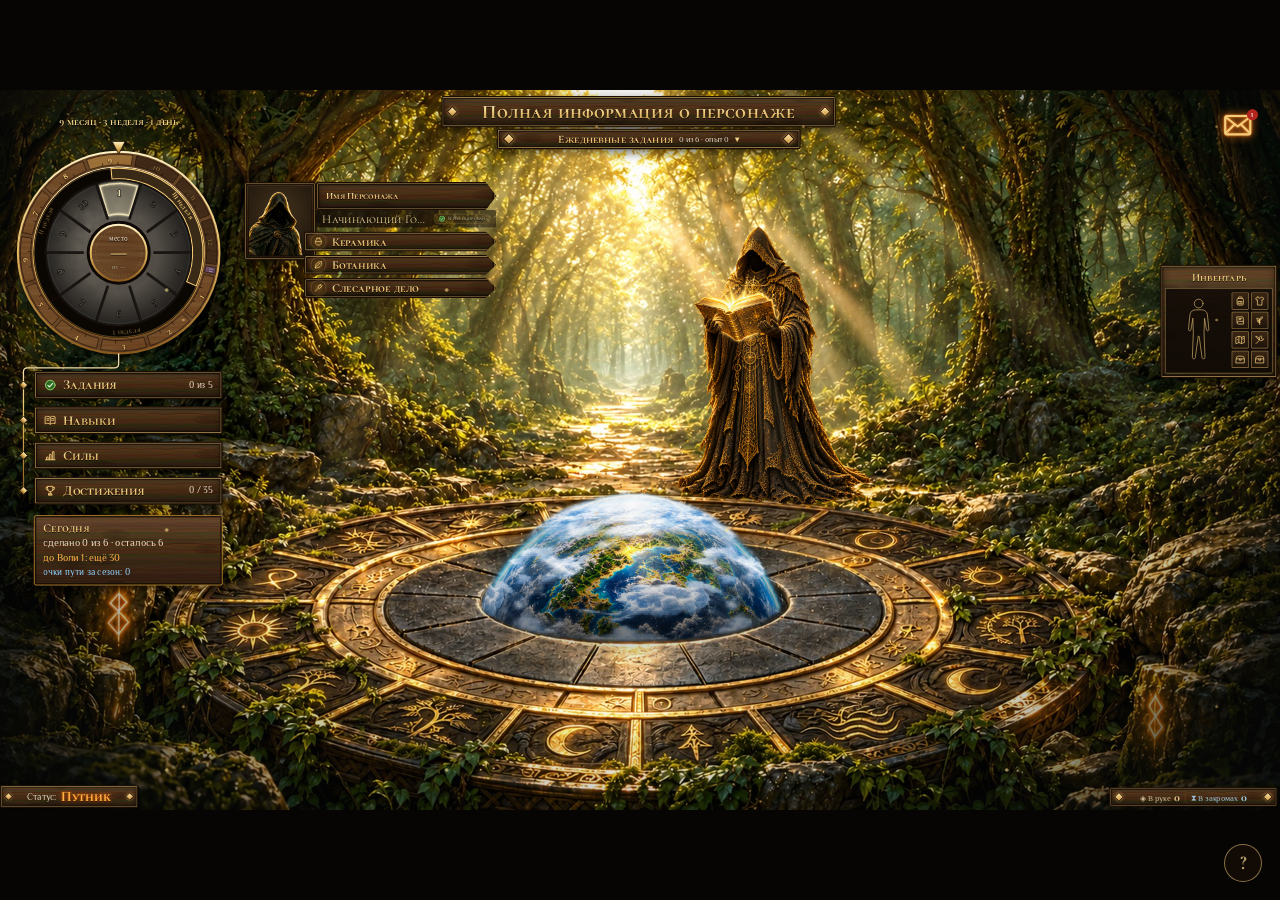
==== commit b2396a49: "Add files via upload" ====
--- a/igra/index.html
+++ b/igra/index.html
@@ -7,6 +7,7 @@
     <link rel="icon" href="/sign.png" />
     <link rel="stylesheet" href="/assets/fonts/fonts.css" />
     <link rel="stylesheet" href="/hub/hub.css" />
+    <link rel="stylesheet" href="/hub/daily-cards.css" />
     <script src="https://telegram.org/js/telegram-web-app.js"></script>
     <style>
       /* Игра живёт лёжа: телефон стоя — просим повернуть (компьютер и планшет не трогаем) */
--- a/hub/hub.css
+++ b/hub/hub.css
@@ -24,8 +24,9 @@
   font-family: var(--font-text);
 }
 
+/* fixed, а не absolute: сцена шире экрана телефона, и телефон иначе «отдаляет» страницу (окна вылезали за экран) */
 #stage {
-  position: absolute;
+  position: fixed;
   left: 50%;
   top: 50%;
   overflow: hidden;
@@ -572,6 +573,7 @@
   font-size: 44px;
   line-height: 52px;
   color: var(--gold);
+  z-index: 3; /* поверх заголовка: у «Достижений» заголовок перекрывал крестик (21.10) */
 }
 
 /* ---------- режим правки (?edit=1) ---------- */
@@ -676,7 +678,9 @@
   display: grid; place-items: center;
 }
 .dailies-task input:checked { background: #4fd06a; }
-.dailies-task input:checked::after { content: "✓"; color: #0d2a13; font-weight: 700; font-size: 22px; }
+/* галочка нарисована рамкой: всегда по центру квадрата и в масштабе его размера (символ ✓ съезжал в маленьких квадратах) */
+.dailies-task input:checked::after { content: ""; width: 28%; height: 55%; box-sizing: border-box; margin-top: -12%;
+  border: solid #0d2a13; border-width: 0 var(--tick-w, 3px) var(--tick-w, 3px) 0; transform: rotate(45deg); }
 .dailies-task input:focus-visible { outline: 3px solid var(--gold); outline-offset: 3px; }
 .dailies-task-name { flex: 1; min-width: 0; }
 .dailies-task.done .dailies-task-name { color: #9c8c6c; text-decoration: line-through; }
@@ -684,6 +688,7 @@
 .dailies-tag { flex: none; font-size: 16px; padding: 2px 10px; border-radius: 12px; border: 1px solid; }
 .dailies-tag.tag-strength { color: #ffb38a; border-color: #a03a16; }
 .dailies-tag.tag-endurance { color: #9ff0d0; border-color: #1d7a58; }
+.dailies-tag.tag-calm { color: #c9d6ff; border-color: #4a5a9a; }
 .dailies-add { margin-top: 10px; padding: 8px; text-align: center; font-size: 18px; color: #9c8c6c; border: 1px dashed rgba(236, 196, 116, 0.35); }
 
 .dailies-yellow { margin-top: 18px; padding: 14px 18px; background: rgba(40, 26, 6, 0.85); border: 1px solid #8a6a1c; }
@@ -1038,8 +1043,8 @@
   grid-template-columns: repeat(2, minmax(0, 1fr)); align-content: start; overflow-y: auto; scrollbar-width: thin; scrollbar-color: #c9953e transparent; }
 .modal-quests .in-quests .dailies-col { padding: 4px 12px 6px; background: rgba(16, 14, 11, 0.9); border: 1px solid rgba(201, 149, 62, 0.35); border-radius: 6px; }
 .modal-quests .in-quests .dailies-col h3 { margin: 2px 0 2px; font-size: 20px; }
-.modal-quests .in-quests .dailies-task { padding: 2px 2px; gap: 10px; font-size: 18px; }
-.modal-quests .in-quests .dailies-task input { width: 18px; height: 18px; }
+.modal-quests .in-quests .dailies-task { padding: 2px 2px; gap: 10px; font-size: 20px; }
+.modal-quests .in-quests .dailies-task input { width: 22px; height: 22px; --tick-w: 2.5px; }
 .modal-quests .in-quests .dailies-tag { font-size: 12px; padding: 1px 8px; }
 .modal-quests .in-quests .dailies-add { display: none; } /* «+ своё задание — скоро»: на вкладке «День» не помещается, вернётся вместе с функцией */
 .modal-quests .in-quests .dailies-yellow { position: absolute; left: 300px; top: 840px; width: 690px; height: 72px; box-sizing: border-box; margin: 0; padding: 0 0 0 24px;
@@ -1058,7 +1063,7 @@
 .modal-quests .in-quests .dailies-toast { top: 300px; }
 .modal-quests .in-quests .dailies-admin { position: absolute; left: 228px; top: 930px; margin: 0; padding: 0; border: 0; }
 /* на маленьком телефоне дела крупнее, доска листается */
-.ph-art-small .modal-quests .in-quests .dailies-task { font-size: 24px; }
+.ph-art-small .modal-quests .in-quests .dailies-task { font-size: 20px; padding: 0 2px; }
 .ph-art-small .modal-quests .in-quests .dailies-col h3 { font-size: 26px; }
 .ph-art-small .modal-quests .in-quests .dailies-tag { font-size: 16px; }
 .ph-art-small .modal-quests .in-quests .dailies-top .dailies-hint { font-size: 20px; }
@@ -1066,6 +1071,9 @@
 .ph-art-small .modal-quests .in-quests .dailies-yellow h3 { display: none; }
 .ph-art-small .modal-quests .in-quests .dailies-submit { font-size: 28px; }
 .ph-art-small .modal-quests .qb-tab { font-size: 22px; }
+/* компьютер: окно «Задания» на ~30% меньше остальных картин (решение автора 21.10); телефон ниже задаёт свой размер */
+.wood.modal.modal-art.modal-quests { zoom: 0.68; }
+
 /* телефон: та же картина целиком, вписанная в экран (phone.js → --ph-art-zoom) */
 .ph-modal .wood.modal.modal-art { zoom: var(--ph-art-zoom, 0.5); width: 1536px; max-height: none; overflow: visible; padding: 0; }
 .ph-modal .wood.modal.modal-art h2 { font-size: 42px; margin: 0; }
@@ -1138,6 +1146,8 @@
 .st-close { position: absolute; right: 18px; top: 18px; width: 46px; height: 46px; display: grid; place-items: center;
   border: 2px solid var(--gold-deep) !important; background: rgba(20, 18, 15, 0.8) !important; color: var(--gold) !important; }
 .st-close:hover { box-shadow: 0 0 14px rgba(243, 212, 138, 0.45); }
+/* крестик и «назад» — поверх дерева сил (дерево растянуто на всё окно и иначе перекрывает их) */
+.st-close, .st-back { z-index: 6; }
 
 /* корни */
 .st-tree { position: absolute; inset: 0; }
@@ -1745,3 +1755,937 @@
 .st-phone .st-detail .st-deed-gain { font-size: 18px; }
 .st-phone .st-detail .st-deed-task { margin-top: 2px; font-size: 14px; }
 .st-phone .st-detail .st-deed-trust { display: none; }
+
+/* ===== Окно «Силы» v2 (21.10.2026): круг равновесия на фоне bg_powers, разбор — на bg_powers_detail ===== */
+.st-v2 { background: #14130f; box-shadow: 0 20px 60px rgba(0, 0, 0, 0.7); }
+.st-v2-bg { position: absolute; inset: 0; width: 100%; height: 100%; pointer-events: none; user-select: none; }
+.st-v2-bg[hidden], .st-main[hidden] { display: none; }
+.st-v2 .st-head { position: absolute; transform: none; display: flex; align-items: center; justify-content: center; gap: 14px; padding: 0; margin: 0;
+  background: none; border: 0; box-shadow: none; }
+.st-v2 .st-title { font-size: 34px; line-height: 1; text-shadow: 0 2px 6px #000, 0 0 14px rgba(255, 190, 90, 0.35); }
+.st-v2 .st-dia { width: 8px; height: 8px; }
+.st-v2.st-detail-mode .st-dia { display: none; }
+.st-v2.st-detail-mode .st-title { font-size: 30px; }
+.st-v2 .st-close { right: auto; width: 46px; height: 46px; border-radius: 50%; border-color: transparent !important; background: rgba(14, 13, 11, 0.82) !important;
+  box-shadow: 0 0 0 3px rgba(14, 13, 11, 0.5); }
+.st-v2 .st-back { height: auto; padding: 0 !important; justify-content: center; background: none !important; border: 0 !important; box-shadow: none !important;
+  font-family: var(--font-title); font-size: 20px; color: var(--gold); text-shadow: 0 1px 3px #000; }
+.st-v2 .st-back:hover { color: #ffe2a0; }
+
+/* доска слева: выбранная сила и путь */
+.st-left { position: absolute; display: flex; flex-direction: column; gap: 12px; padding: 18px 24px 14px; box-sizing: border-box; overflow: hidden; }
+.st-v2 .st-selected { flex: 1; min-height: 0; display: flex; flex-direction: column; }
+.st-v2 .st-sel-name, .st-v2 .st-path-title { font-size: 32px; line-height: 36px; }
+.st-v2 .st-sel-group { font-size: 15px; }
+.st-v2 .st-sel-lvrow { margin-top: 6px; }
+.st-v2 .st-sel-lv { font-size: 48px; line-height: 48px; }
+.st-v2 .st-sel-sub { margin: 14px 0 3px; font-size: 21px; }
+.st-v2 .st-sel-text, .st-v2 .st-sel-list li { font-size: 17px; line-height: 23px; }
+.st-v2 .st-sel-note { margin: 8px 0 0; font-size: 14px; line-height: 19px; color: #b9a888; }
+.st-v2 .st-go { margin-top: auto !important; padding: 8px 14px !important; font-size: 20px !important; border: 2px solid var(--gold-deep) !important;
+  background: rgba(20, 18, 15, 0.6) !important; color: var(--gold) !important; font-family: var(--font-title) !important; }
+.st-v2 .st-path { border-top: 1px solid rgba(201, 149, 62, 0.45); padding-top: 8px; }
+.st-v2 .st-path-grid { gap: 2px 20px; margin-top: 4px; }
+.st-v2 .st-path-num { font-size: 28px; line-height: 32px; }
+.st-v2 .st-path-label { font-size: 15px; }
+.st-v2 .st-empty { font-size: 18px; line-height: 25px; }
+
+/* круг: форма, кольцо Воли, точка */
+.st-circle { position: absolute; inset: 0; pointer-events: none; }
+.st-circle-svg { position: absolute; inset: 0; width: 100%; height: 100%; overflow: visible; }
+.st-shape { fill: rgba(232, 194, 122, 0.2); stroke: #e8c27a; stroke-width: 2.5; stroke-linejoin: round; }
+.st-vert { fill: #f3d48a; }
+.st-vert.off { fill: #8a7a5a; }
+.st-seed { fill: none; stroke: rgba(232, 194, 122, 0.35); stroke-width: 1; stroke-dasharray: 2 4; }
+.st-core { fill: rgba(127, 216, 230, 0.07); }
+.st-core-line { fill: none; stroke: rgba(127, 216, 230, 0.6); stroke-width: 1.5; stroke-dasharray: 3 5; }
+.st-pull { stroke: #ff8a2a; stroke-width: 2; stroke-dasharray: 5 5; }
+.st-dot-glow { fill: #ffb347; opacity: 0.45; filter: blur(6px); }
+.st-dot-core { fill: #fff2c8; stroke: #ffb347; stroke-width: 2; }
+.st-dot.calm .st-dot-glow { fill: #7fd8e6; }
+.st-dot.calm .st-dot-core { stroke: #7fd8e6; }
+
+/* гнёзда со знаками и таблички с именами */
+.st-socket { position: absolute; width: 40px; height: 40px; transform: translate(-50%, -50%); border-radius: 50%; display: grid !important; place-items: center; }
+.st-socket .st-sym-art { filter: brightness(1) drop-shadow(0 1px 2px #000) !important; }
+.st-socket:hover, .st-socket.selected { box-shadow: 0 0 16px rgba(243, 212, 138, 0.75); }
+.st-socket:hover .st-sym-art, .st-socket.selected .st-sym-art { filter: brightness(1.15) drop-shadow(0 0 4px rgba(255, 200, 110, 0.8)) !important; }
+.st-plaque { position: absolute; display: flex !important; align-items: center; justify-content: center; gap: 6px; box-sizing: border-box; padding: 0 4px !important;
+  font-family: var(--font-title) !important; font-size: 17px; color: var(--gold) !important; text-shadow: 0 1px 3px #000; white-space: nowrap; letter-spacing: 0; }
+.st-plaque-n { font-size: 20px; color: #efe3c8; }
+.st-plaque.long { font-size: 15px; }
+.st-plaque:hover, .st-plaque.selected { color: #ffe2a0 !important; text-shadow: 0 0 10px rgba(255, 200, 110, 0.7), 0 1px 3px #000; }
+.st-plaque.selected { box-shadow: inset 0 0 0 2px rgba(243, 212, 138, 0.75); border-radius: 3px; }
+.st-plaque.dev, .st-socket.dev { opacity: 0.6; }
+/* «Ловкость · скоро» убрано (автор, 22.10): просто имя; «в разработке» — в подсказке при наведении */
+
+/* нижняя доска: Воля и строка равновесия */
+.st-state { position: absolute; display: flex; align-items: center; gap: 26px; padding: 6px 28px; box-sizing: border-box; }
+.st-state-will { flex: none; display: grid; grid-template-columns: auto auto; align-items: baseline; column-gap: 10px; cursor: help; }
+.st-state-will-name { font-family: var(--font-title); font-size: 22px; color: var(--gold); }
+.st-state-will-n { font-family: var(--font-title); font-size: 34px; color: #bfefff; text-shadow: 0 0 10px rgba(127, 216, 230, 0.7); }
+.st-state-ring { grid-column: 1 / -1; font-size: 13px; color: #9fd4de; }
+.st-state-msg { flex: 1; min-width: 0; border-left: 1px solid rgba(201, 149, 62, 0.45); padding-left: 22px; }
+.st-state-msg p { margin: 0; font-size: 17px; line-height: 1.35; }
+.st-state-msg .st-ok { color: #7fd8e6; }
+.st-state-msg .st-warn { color: #ffb070; }
+.st-state-msg .st-sub { font-size: 14px; color: #b9a888; margin-top: 2px; }
+.st-v2 .st-levelup { animation: st-v2-flash 1.4s ease; }
+@keyframes st-v2-flash { 0%, 100% { filter: none; } 30% { filter: brightness(1.8) drop-shadow(0 0 12px #ffd27a); } }
+
+/* разбор силы */
+.st-v2 .st-detail { position: absolute; inset: 0; display: block; }
+.st-v2 .st-detail[hidden] { display: none; }
+.st-d-medal { position: absolute; display: grid; place-items: center; border-radius: 50%; }
+.st-d-medal .st-sym-art { filter: brightness(1) drop-shadow(0 2px 3px rgba(0, 0, 0, 0.8)) !important; }
+.st-d-left, .st-d-mid, .st-d-right { position: absolute; box-sizing: border-box; }
+.st-d-left { display: flex; flex-direction: column; gap: 6px; }
+.st-d-left .st-sel-lvrow { margin: 0; justify-content: space-between; align-items: baseline; }
+.st-d-left .st-sel-lv { font-size: 48px; line-height: 48px; }
+.st-d-left .st-sel-next { margin: 0; font-size: 15px; }
+.st-d-left .st-sel-barrow { margin-top: 2px; }
+.st-d-left .st-sel-sub { margin: 12px 0 4px; font-size: 19px; }
+.st-d-left .st-chart { display: flex; flex-direction: column; flex: none; }
+.st-d-left .st-chart-cols { min-height: 150px; flex: none; height: 150px; }
+.st-d-left .st-sums p { margin: 0; font-size: 15px; line-height: 22px; }
+.st-d-mid { display: flex; flex-direction: column; padding: 14px 18px 10px; }
+.st-d-mid .st-sel-sub { margin: 0 0 10px; font-size: 24px; }
+.st-d-mid .st-deed-list { flex: 1; min-height: 0; overflow-y: auto; display: flex; flex-direction: column; gap: 8px; padding-right: 6px; scrollbar-color: #7a5a2c transparent; }
+.st-d-mid .st-deed-list.st-more { -webkit-mask-image: linear-gradient(180deg, #000 85%, transparent); mask-image: linear-gradient(180deg, #000 85%, transparent); }
+.st-v2 .st-deed { background: rgba(0, 0, 0, 0.28); border-color: rgba(201, 149, 62, 0.45); padding: 10px 14px; }
+.st-d-right .st-sel-sub { position: absolute; left: 52px; right: 6px; top: 8px; margin: 0; font-size: 19px; line-height: 22px; }
+.st-rung2 { position: absolute; width: 0; height: 0; }
+.st-rung2-badge { position: absolute; left: -20px; top: -20px; width: 40px; height: 40px; border-radius: 50%; display: grid; place-items: center;
+  font-family: var(--font-title); font-size: 18px; color: #b9a888; }
+.st-rung2.done .st-rung2-badge { color: #fff3d0; box-shadow: 0 0 12px rgba(79, 208, 106, 0.6); }
+.st-rung2.next .st-rung2-badge { color: #fff3d0; box-shadow: 0 0 16px rgba(255, 138, 42, 0.8); }
+.st-rung2-body { position: absolute; left: 30px; top: 0; transform: translateY(-50%); width: 172px; display: flex; flex-direction: column; gap: 1px; }
+.st-rung2 .st-rung-text { font-size: 15px; line-height: 18px; }
+.st-rung2 .st-rung-state { font-size: 12px; }
+.st-rung2.done .st-rung-state { color: #4fd06a; }
+.st-rung2.next .st-rung-state { color: var(--fire); }
+.st-rung2.empty { opacity: 0.4; }
+.st-rung2-none { position: absolute; left: 52px; right: 8px; top: 60px; font-size: 15px; }
+
+/* телефон лёжа: та же картина целиком, вписанная в экран; по краям — тот же фон, размытый */
+.st-backdrop.st-pp-bd { position: fixed; inset: 0; z-index: 2000; background: #070504; overflow: hidden; }
+.st-pp-bg { position: absolute; inset: -20px; background-size: cover; background-position: center; filter: blur(8px) brightness(0.45); }
+.st-window.st-pp { position: absolute; }
+.st-pp-small .st-left { overflow-y: auto; }
+.st-pp-small .st-left > * { zoom: 1.3; flex: none; }
+.st-pp-small .st-plaque { font-size: 21px; }
+.st-pp-small .st-plaque.long { font-size: 16px; gap: 3px; }
+.st-pp-small .st-plaque.long .st-plaque-n { font-size: 19px; }
+.st-pp-small .st-plaque-n { font-size: 24px; }
+.st-pp-small .st-state-msg p { font-size: 23px; }
+.st-pp-small .st-state-msg .st-sub { display: none; }
+.st-pp-small .st-d-left > *, .st-pp-small .st-d-mid .st-deed-list { zoom: 1.25; }
+.st-pp-small .st-d-left { overflow-y: auto; }
+.st-pp-small .st-rung2 .st-rung-text { font-size: 19px; line-height: 22px; }
+
+/* «Силы» v2: цифры — ровные (lining), а не «старинные» Cormorant, у которых 0 сидит ниже строки; иконки — точно в центре гнезда */
+.st-v2 .st-plaque-n, .st-v2 .st-state-will-n, .st-v2 .st-sel-lv, .st-v2 .st-path-num, .st-v2 .st-rung2-badge, .st-v2 .st-deed-gain, .st-v2 .st-sel-prog, .st-v2 .st-chart-val {
+  font-variant-numeric: lining-nums tabular-nums; font-feature-settings: "lnum" 1, "tnum" 1; }
+.st-v2 .st-plaque { line-height: 1; }
+.st-v2 .st-plaque-n, .st-v2 .st-plaque-name { line-height: 1; display: inline-block; }
+.st-socket .st-sym-art { display: block; margin: 0; }
+
+/* «Навыки» (21.10): выбранный навык заметен, карточка — в золотой рамке, строки списка — в тонкой рамке */
+.sk-art .sk-row { position: relative; border: 1px solid rgba(201, 149, 62, 0.42); background: linear-gradient(90deg, rgba(255, 236, 190, 0.05), rgba(255, 236, 190, 0.015));
+  box-shadow: inset 0 0 0 1px rgba(10, 9, 7, 0.6); transition: border-color 0.2s, background 0.2s, box-shadow 0.2s; }
+.sk-art .sk-row:hover { border-color: rgba(232, 194, 122, 0.8); background: linear-gradient(90deg, rgba(255, 220, 150, 0.1), rgba(255, 220, 150, 0.03)); }
+.sk-row.open, .sk-art .sk-row.open { border: 2px solid #f3d48a; padding: 6px 9px; background: linear-gradient(90deg, rgba(255, 196, 96, 0.26), rgba(255, 196, 96, 0.08));
+  box-shadow: 0 0 16px rgba(255, 190, 90, 0.45), inset 0 0 12px rgba(255, 200, 110, 0.18); opacity: 1; }
+.sk-row.open::before { content: ""; position: absolute; left: -9px; top: 50%; width: 10px; height: 10px; margin-top: -5px; background: #f3d48a; transform: rotate(45deg);
+  box-shadow: 0 0 8px rgba(255, 200, 110, 0.9); }
+.sk-row.open .sk-name { color: #ffe9b8; text-shadow: 0 0 8px rgba(255, 200, 110, 0.6); }
+.sk-row.open .sk-num { color: #ffe9b8; }
+.sk-art .sk-row.open .sk-ic img { filter: drop-shadow(0 0 8px rgba(255, 200, 110, 0.95)) brightness(1.2) !important; }
+.sk-row.open .sk-bar { border-color: #c9953e; }
+
+.sk-card { border: 3px solid #b8893f; border-radius: 6px; background: linear-gradient(180deg, rgba(24, 21, 15, 0.97), rgba(13, 12, 10, 0.97));
+  box-shadow: inset 0 0 0 4px #0d0c0a, inset 0 0 0 5px rgba(243, 212, 138, 0.55), inset 0 0 40px rgba(255, 190, 90, 0.07), 0 0 0 1px #3b2c14, 0 0 22px rgba(255, 190, 90, 0.25), 0 12px 40px rgba(0, 0, 0, 0.75); }
+.sk-card-frame { position: absolute; inset: 0; pointer-events: none; }
+.sk-card-frame i { position: absolute; width: 12px; height: 12px; background: #f3d48a; transform: rotate(45deg); box-shadow: 0 0 8px rgba(255, 190, 90, 0.85); }
+.sk-card-frame i:nth-child(1) { left: -8px; top: -8px; } .sk-card-frame i:nth-child(2) { right: -8px; top: -8px; }
+.sk-card-frame i:nth-child(3) { left: -8px; bottom: -8px; } .sk-card-frame i:nth-child(4) { right: -8px; bottom: -8px; }
+.sk-card-wrap { position: absolute; pointer-events: none; }
+
+/* ===== Рамки (автор, 22.10: «всё сливается с фоном — нужна рамка») ===== */
+/* 1. Рамка вокруг расписных окон — рисованная ChatGPT (№3, бронза с плетёнкой; 22.10). Картинка собрана под окно 3:2 из кусков:
+   углы и ромбы посередине сторон — как нарисованы, плетёнка повторяется, ничего не растянуто. Притушена на ~15 %. */
+.sk-window.sk-art, .st-window.st-v2, .wood.modal.modal-art { overflow: visible; }
+.sk-window.sk-art::after, .st-window.st-v2::after, .wood.modal.modal-art::after {
+  content: ""; position: absolute; inset: -32px; z-index: 50; pointer-events: none;
+  background: url("/assets/hub/ui/frame/frame_window.png") center / 100% 100% no-repeat;
+  filter: brightness(0.86) drop-shadow(0 4px 10px rgba(0, 0, 0, 0.7));
+}
+.wood.modal.modal-art::after { inset: -34px; } /* окна-модалки — 1536×1024, «Навыки» и «Силы» — 1440×960 */
+/* на телефоне окно во весь экран — внешнюю рамку не рисуем */
+.sk-window.sk-pphone::before, .sk-window.sk-pphone::after, .st-window.st-pp::before, .st-window.st-pp::after,
+.ph-modal .wood.modal.modal-art::before, .ph-modal .wood.modal.modal-art::after { display: none; }
+
+/* 2. Строки списка навыков — таблички: тихий тонкий край, золото — у строки под мышкой и у выбранной; группы — с золотой чертой */
+.sk-art .sk-row { border: 1px solid rgba(201, 149, 62, 0.22); background: linear-gradient(90deg, rgba(14, 12, 9, 0.82), rgba(22, 19, 14, 0.7));
+  box-shadow: 0 2px 6px rgba(0, 0, 0, 0.45); transition: border-color 0.2s, box-shadow 0.2s; }
+.sk-art .sk-row:hover { border-color: rgba(227, 194, 122, 0.85); box-shadow: 0 0 10px rgba(255, 190, 90, 0.18), 0 2px 6px rgba(0, 0, 0, 0.45);
+  background: linear-gradient(90deg, rgba(40, 30, 16, 0.85), rgba(26, 21, 14, 0.75)); }
+.sk-art .sk-grp { color: #e3c27a; border-bottom: 1px solid transparent; border-image: linear-gradient(90deg, #c9953e, rgba(201, 149, 62, 0.15)) 1;
+  text-shadow: 0 1px 3px #000; }
+.sk-art .sk-grp em { color: #b9a888; }
+
+/* 3. Подписи направлений на круге — на тёмных плашках в рамке */
+.sk-lab-plate { fill: rgba(14, 12, 9, 0.88); stroke: #b8893f; stroke-width: 1.5; }
+.sk-art .sk-lab { stroke: none; }
+
+/* ===== «Достижения» на живописном фоне (22.10): пока — грот «Навыков» с большой доской; потом — «зал славы» от ChatGPT. Места — в пикселях картины 1536×1024 ===== */
+.wood.modal.modal-ach.modal-art { background-image: url("/assets/hub/ui/achievements/bg_achievements.jpg"); }
+.modal-art.modal-ach h2 { left: 603px; width: 328px; height: 68px; font-size: 38px; }
+.modal-art.modal-ach .modal-close { background: rgba(14, 13, 11, 0.82); box-shadow: 0 0 0 3px rgba(14, 13, 11, 0.5), 0 0 0 5px rgba(201, 149, 62, 0.7); }
+.modal-art.modal-ach .ach-board { position: static; }
+.modal-art.modal-ach .ach-count { position: absolute; left: 518px; top: 122px; width: 500px; margin: 0; font-size: 28px; text-shadow: 0 2px 4px #000; }
+.modal-art.modal-ach .ach-scroll { position: absolute; left: 140px; top: 182px; width: 1226px; height: 708px; overflow-y: auto; scrollbar-width: none; padding-right: 6px; box-sizing: border-box; }
+.modal-art.modal-ach .ach-scroll::-webkit-scrollbar { display: none; }
+.modal-art.modal-ach.ach-more .ach-scroll, .modal-art.modal-ach .ach-more .ach-scroll { -webkit-mask-image: linear-gradient(#000 82%, transparent); mask-image: linear-gradient(#000 82%, transparent); }
+.modal-art.modal-ach .ach-group { margin: 18px 0 10px; font-size: 26px; color: #e3c27a; border-bottom: 0; border-image: linear-gradient(90deg, #c9953e, rgba(201, 149, 62, 0.1)) 1; border-bottom: 1.5px solid; padding-bottom: 6px; text-shadow: 0 1px 3px #000; }
+.modal-art.modal-ach .ach-group:first-child { margin-top: 0; }
+.modal-art.modal-ach .ach-row { height: 74px; box-sizing: border-box; margin: 0 0 10px; padding: 0 22px; gap: 20px; font-size: 24px; border: 1.5px solid rgba(201, 149, 62, 0.75); border-radius: 4px;
+  background: linear-gradient(90deg, rgba(14, 12, 9, 0.85), rgba(22, 19, 14, 0.72)); box-shadow: inset 0 0 0 1px rgba(0, 0, 0, 0.6), 0 2px 6px rgba(0, 0, 0, 0.5); }
+.modal-art.modal-ach .ach-row:hover { border-color: #e3c27a; }
+.modal-art.modal-ach .ach-row.dev { opacity: 0.5; }
+.modal-art.modal-ach .ach-name { width: 290px; }
+.modal-art.modal-ach .ach-medals { gap: 10px; }
+.modal-art.modal-ach .ach-medal { min-width: 64px; height: 40px; border-radius: 20px; font-size: 18px; }
+.modal-art.modal-ach .ach-next { width: 150px; font-size: 20px; }
+.modal-art.modal-ach .qb-hint { margin: 14px 4px 30px; font-size: 19px !important; line-height: 1.4 !important; color: #b9a47c !important; }
+.modal-art.modal-ach .ach-bar { position: absolute; left: 1392px; top: 188px; width: 14px; height: 696px; border-radius: 7px; cursor: pointer; touch-action: none;
+  background: linear-gradient(90deg, rgba(0, 0, 0, 0.55), rgba(40, 30, 14, 0.75), rgba(0, 0, 0, 0.55)); box-shadow: inset 0 0 0 1px rgba(201, 149, 62, 0.55); }
+.modal-art.modal-ach .ach-bar[hidden] { display: none; }
+.modal-art.modal-ach .ach-thumb { position: absolute; left: 1px; width: 12px; border-radius: 6px; background: linear-gradient(90deg, #8a6424, #f3d48a, #8a6424); box-shadow: 0 0 8px rgba(255, 200, 110, 0.5); }
+.modal-art.modal-ach .ach-thumb::before { content: ""; position: absolute; left: 50%; top: 50%; width: 18px; height: 18px; transform: translate(-50%, -50%) rotate(45deg);
+  background: linear-gradient(135deg, #fff1c4, #c9953e 60%, #7a5418); border: 1.5px solid #2a1e0c; box-shadow: 0 0 8px rgba(255, 200, 110, 0.7); }
+.ph-modal .modal-art.modal-ach .ach-bar { width: 22px; left: 1388px; border-radius: 11px; }
+.ph-modal .modal-art.modal-ach .ach-thumb { width: 20px; border-radius: 10px; }
+.ph-modal .modal-art.modal-ach .ach-thumb::before { width: 28px; height: 28px; }
+
+/* «Достижения», спокойнее (22.10): строки — тонкий тихий край, золото — только при наведении */
+.modal-art.modal-ach .ach-row { border: 1px solid rgba(201, 149, 62, 0.22); box-shadow: 0 2px 6px rgba(0, 0, 0, 0.45); transition: border-color 0.2s, box-shadow 0.2s; }
+.modal-art.modal-ach .ach-row:hover { border-color: rgba(227, 194, 122, 0.85); box-shadow: 0 0 10px rgba(255, 190, 90, 0.18), 0 2px 6px rgba(0, 0, 0, 0.45); }
+/* «Достижения»: полоска до следующей медали (22.10) */
+.ach-prog { flex: 1; min-width: 60px; height: 6px; border-radius: 3px; background: rgba(0, 0, 0, 0.45); box-shadow: inset 0 0 0 1px rgba(201, 149, 62, 0.25); overflow: hidden; }
+.ach-prog i { display: block; height: 100%; width: 0; border-radius: 3px; background: linear-gradient(90deg, #8a6424, #f3d48a); box-shadow: 0 0 6px rgba(255, 200, 110, 0.5); transition: width 0.6s ease; }
+.ach-row.dev .ach-prog { visibility: hidden; }
+.ach-medals { flex: none; }
+.modal-art.modal-ach .ach-prog { height: 8px; border-radius: 4px; margin-left: 10px; }
+/* «Достижения»: общая полоса под счётом — сколько пройдено из всего (22.10) */
+.ach-total { position: relative; height: 10px; margin: 0 0 10px; border-radius: 5px; background: rgba(0, 0, 0, 0.5); box-shadow: inset 0 0 0 1px rgba(201, 149, 62, 0.4); }
+.ach-total i { position: absolute; left: 0; top: 0; bottom: 0; border-radius: 5px; background: linear-gradient(90deg, #7a5418, #c9953e 60%, #f3d48a); box-shadow: 0 0 10px rgba(255, 200, 110, 0.45); transition: width 0.8s ease; }
+.ach-total i::after { content: ""; position: absolute; right: -9px; top: 50%; width: 16px; height: 16px; transform: translateY(-50%) rotate(45deg);
+  background: linear-gradient(135deg, #fff1c4, #c9953e 60%, #7a5418); border: 1.5px solid #2a1e0c; box-shadow: 0 0 8px rgba(255, 200, 110, 0.7); }
+.modal-art.modal-ach .ach-count { top: 108px; }
+.modal-art.modal-ach .ach-total { position: absolute; left: 340px; top: 156px; width: 856px; margin: 0; }
+.modal-art.modal-ach .ach-scroll { top: 194px; height: 696px; }
+.modal-art.modal-ach .ach-bar { top: 200px; height: 684px; }
+/* «Навыки»: знаки направлений в гнёздах круга (22.10) */
+.sk-dir-halo { fill: rgba(20, 14, 6, 0.75); }
+.sk-dir-plate { fill: #100d0a; stroke: #c9953e; stroke-width: 2.5; filter: drop-shadow(0 2px 4px rgba(0, 0, 0, 0.7)); }
+.sk-dir-ic { transition: filter 0.25s, opacity 0.25s; filter: drop-shadow(0 1px 2px #000); }
+.sk-dir { pointer-events: all; }
+.sk-dir:hover .sk-dir-ic { filter: drop-shadow(0 0 6px rgba(255, 200, 110, 0.9)) brightness(1.2); }
+.sk-dir:hover .sk-dir-plate { stroke: #f3d48a; }
+.sk-dir.frozen .sk-dir-ic { filter: grayscale(0.7) brightness(0.7) drop-shadow(0 0 4px rgba(150, 200, 255, 0.8)); }
+.sk-dir.frozen .sk-dir-plate { stroke: #8fb8d8; }
+.sk-dir.up .sk-dir-ic { animation: sk-dir-up 2.4s ease-in-out infinite; }
+@keyframes sk-dir-up { 50% { filter: drop-shadow(0 0 8px rgba(255, 210, 120, 0.95)) brightness(1.25); } }
+@media (prefers-reduced-motion: reduce) { .sk-dir.up .sk-dir-ic { animation: none; } }
+/* «Достижения» на компьютере — того же размера, что «Навыки» и «Силы» (22.10): 1536 × 0,75 = 1152 */
+.modal-backdrop:not(.ph-modal) .wood.modal.modal-art.modal-ach { zoom: 0.75; }
+/* таблички места (Полуостров Крым · Бельбекская долина) убраны с главного экрана — уйдут в хаб 2 с картой (автор, 22.10) */
+.ph-loc { display: none; }
+/* ===== Режим «Числа» (?admin=1, 22.10): панель справа + полоса «ПРОВЕРКА» ===== */
+.adm-panel { position: fixed; top: 12px; right: 12px; z-index: 3000; width: 330px; max-height: calc(100vh - 24px); overflow-y: auto; box-sizing: border-box; padding: 12px;
+  background: rgba(12, 16, 20, 0.95); border: 1px solid #2d4a5a; border-radius: 8px; color: #dfe9ef; font: 13px/1.35 system-ui, sans-serif; box-shadow: 0 10px 30px rgba(0, 0, 0, 0.6); }
+.adm-panel h2 { margin: 0 0 8px; font-size: 16px; display: flex; justify-content: space-between; align-items: center; color: #ffd27a; }
+.adm-panel.collapsed > :not(h2) { display: none; }
+.adm-panel.collapsed h2 { margin: 0; }
+.adm-panel fieldset { margin: 0 0 10px; padding: 6px 8px 8px; border: 1px solid #2d4a5a; border-radius: 6px; }
+.adm-panel legend { color: #9fdcff; padding: 0 4px; }
+.adm-panel button { width: 100%; margin: 2px 0; padding: 6px; border: 0; border-radius: 4px; background: #1f6f8f; color: #fff; cursor: pointer; font: inherit; }
+.adm-panel button:hover { background: #2a86aa; }
+.adm-panel button:disabled { opacity: 0.4; cursor: default; }
+.adm-panel .adm-fold { width: auto; padding: 2px 8px; font-size: 12px; }
+.adm-panel .adm-back { background: #8f3f2f; }
+.adm-panel select { width: 100%; margin: 2px 0 4px; padding: 4px; background: #0e1418; color: #dfe9ef; border: 1px solid #2d4a5a; border-radius: 4px; }
+.adm-row { display: flex; gap: 6px; }
+.adm-row button { flex: 1; }
+.adm-field { display: flex; justify-content: space-between; align-items: center; gap: 6px; margin: 2px 0; }
+.adm-field input { width: 70px; padding: 3px 4px; background: #0e1418; color: #fff; border: 1px solid #2d4a5a; border-radius: 4px; font: inherit; }
+.adm-pair { display: grid; grid-template-columns: 1fr; margin: 4px 0 6px; padding-bottom: 4px; border-bottom: 1px dashed #24394a; }
+.adm-pair .adm-name { color: #ffd27a; }
+.adm-sub { margin: 6px 0 2px; color: #ffd27a; }
+.adm-help { margin: 6px 0 0; color: #a9bcc8; font-size: 12px; }
+.adm-banner { position: fixed; top: 0; left: 50%; transform: translateX(-50%); z-index: 3001; display: flex; align-items: center; gap: 12px; padding: 6px 14px;
+  background: #b5341f; color: #fff; border-radius: 0 0 8px 8px; font: 14px system-ui, sans-serif; box-shadow: 0 4px 14px rgba(0, 0, 0, 0.6); }
+.adm-banner b { letter-spacing: 0.1em; }
+.adm-banner a, .adm-banner button { color: #fff; background: rgba(0, 0, 0, 0.3); border: 0; border-radius: 4px; padding: 3px 8px; font: inherit; cursor: pointer; text-decoration: none; }
+.sk-seed { fill: none; stroke: rgba(232, 194, 122, 0.35); stroke-width: 1; stroke-dasharray: 2 4; }
+
+/* Ловкость (25.10) */
+.dailies-tag.tag-agility { color:#e6f59a; border-color:#6f8a1d; }
+.flask-agility .dailies-fill { background: linear-gradient(180deg,#e6f59a,#b5cf3f 50%,#6f8a1d); }
+
+/* «мои задания дня» + библиотека (26.10, SPEC_TASKS.md): слева выбранные дела по силам, справа — библиотека */
+.dailies-cols.with-lib { grid-template-columns: minmax(0, 1.7fr) minmax(0, 1fr); align-items: start; }
+.dailies-mine { display: grid; grid-template-columns: repeat(2, minmax(0, 1fr)); gap: 8px 10px; align-content: start; min-width: 0; }
+.dailies-empty { margin: 0; padding: 12px; color: #9c8c6c; font-size: 18px; }
+.dailies-lib { min-width: 0; box-sizing: border-box; display: flex; flex-direction: column; gap: 8px; padding: 8px 12px 10px;
+  background: rgba(16, 14, 11, 0.9); border: 1px solid rgba(201, 149, 62, 0.45); border-radius: 6px; }
+.dailies-lib-head { display: flex; justify-content: space-between; align-items: baseline; gap: 10px; padding-bottom: 4px; border-bottom: 1px solid rgba(201, 149, 62, 0.35); }
+.dailies-lib-head h3 { margin: 0; font-family: var(--font-title); font-size: 24px; color: var(--gold); }
+.dailies-lib-count { font-size: 14px; color: #cdbb98; white-space: nowrap; }
+.dailies-keeper { margin: 0; padding: 6px 10px; font-size: 15px; line-height: 1.35; color: #d6eef6; background: rgba(20, 38, 42, 0.7); border: 1px solid #2f5566; border-radius: 4px; }
+.dailies-keeper b { color: #9cc4d4; }
+.dailies-lib-warn { margin: 0; font-size: 14px; color: #f0c26e; }
+.dailies-lib-group { display: flex; flex-direction: column; gap: 4px; }
+.dailies-lib-title { font-size: 13px; letter-spacing: 1px; text-transform: uppercase; color: var(--gold); }
+.dailies-lib-chips { display: flex; flex-wrap: wrap; gap: 4px; }
+.dailies-chip { appearance: none; font: inherit; font-size: 14px; line-height: 1.2; text-align: left; cursor: pointer;
+  color: #cdbb98; background: transparent; border: 1px solid rgba(201, 149, 62, 0.4); border-radius: 14px; padding: 4px 10px; }
+.dailies-chip.on { color: #f6e7c6; background: rgba(201, 149, 62, 0.22); border-color: var(--gold); font-weight: 700; }
+.dailies-chip:hover:not(:disabled) { border-color: var(--gold); }
+.dailies-chip:disabled { opacity: 0.45; cursor: default; }
+.dailies-chip.on:disabled { opacity: 0.8; }
+.dailies-chip:focus-visible { outline: 2px solid var(--gold); outline-offset: 2px; }
+.dailies-board:not(.in-quests) .dailies-chip { font-size: 18px; }
+.modal-quests .in-quests .dailies-cols.with-lib { grid-template-columns: minmax(0, 1.7fr) minmax(0, 1fr); overflow: hidden; }
+.modal-quests .in-quests .dailies-mine, .modal-quests .in-quests .dailies-lib { max-height: 404px; overflow-y: auto; box-sizing: border-box;
+  scrollbar-width: thin; scrollbar-color: #c9953e transparent; }
+.ph-sheet .dailies-cols.with-lib { grid-template-columns: minmax(0, 2fr) minmax(0, 1fr); }
+.ph-sheet .dailies-mine { grid-template-columns: repeat(3, minmax(0, 1fr)); }
+.ph-sheet .dailies-chip { font-size: 22px; }
+.ph-sheet .dailies-keeper, .ph-sheet .dailies-lib-warn { font-size: 20px; }
+.modal-quests .in-quests .dailies-cols.with-lib { grid-template-columns: minmax(0, 2.2fr) minmax(0, 1fr); }
+.modal-quests .in-quests .dailies-lib .dailies-keeper { font-size: 14px; line-height: 1.3; padding: 4px 8px; }
+.modal-quests .in-quests .dailies-lib-warn { font-size: 13px; }
+.modal-quests .in-quests .dailies-lib-head h3 { font-size: 20px; }
+.modal-quests .in-quests .dailies-chip { font-size: 15px; }
+.ph-art-small .modal-quests .in-quests .dailies-chip { font-size: 22px; }
+.ph-art-small .modal-quests .in-quests .dailies-lib .dailies-keeper { font-size: 20px; }
+/* 27.10, автор: окно заданий — как было (группы во всю ширину), библиотека — отдельным входом по кнопке */
+.dailies-cols.with-lib, .modal-quests .in-quests .dailies-cols.with-lib, .ph-sheet .dailies-cols.with-lib { display: block; }
+.dailies-mine { grid-template-columns: repeat(2, minmax(0, 1fr)); }
+.ph-sheet .dailies-mine { grid-template-columns: repeat(4, minmax(0, 1fr)); }
+.dailies-lib { display: none; }
+.dailies-board.lib-open .dailies-lib { display: flex; }
+.dailies-board.lib-open .dailies-mine { display: none; }
+.dailies-lib-groups { display: grid; grid-template-columns: repeat(3, minmax(0, 1fr)); gap: 8px 16px; align-content: start; }
+.modal-quests .in-quests .dailies-lib { height: 404px; }
+.dailies-lib-btn { appearance: none; flex: none; cursor: pointer; font-family: var(--font-title); font-weight: 700; font-size: 22px; color: var(--gold);
+  padding: 6px 16px; background: rgba(201, 149, 62, 0.12); border: 1px solid var(--gold); border-radius: 4px; white-space: nowrap; }
+.dailies-lib-btn:hover { background: rgba(201, 149, 62, 0.25); box-shadow: 0 0 12px rgba(255, 200, 110, 0.4); }
+.dailies-lib-btn[aria-expanded="true"] { color: #2a1408; background: linear-gradient(180deg, #ffd27a, #e8a23a); }
+.dailies-lib-btn:focus-visible { outline: 3px solid var(--gold); outline-offset: 3px; }
+.modal-quests .in-quests .dailies-lib-btn { font-size: 18px; padding: 4px 12px; }
+.ph-sheet .dailies-lib-btn { font-size: 28px; }
+/* библиотека графами по силам (27.10): как окно заданий; строка — кнопка «взять / убрать»; «в разработке» — серым */
+.dailies-lib-groups { grid-template-columns: repeat(3, minmax(0, 1fr)); gap: 8px 10px; }
+.dailies-lib-row { appearance: none; width: 100%; font: inherit; color: inherit; text-align: left; background: none; border: 0;
+  border-bottom: 1px dashed rgba(236, 196, 116, 0.25); }
+.dailies-lib-row:last-child { border-bottom: 0; }
+.dailies-lib-row .dailies-task-name { color: #cdbb98; }
+.dailies-lib-row.on .dailies-task-name { color: #f6e7c6; font-weight: 700; }
+.dailies-lib-mark { flex: none; width: 1.3em; text-align: center; font-weight: 700; color: var(--gold); }
+.dailies-lib-row.on .dailies-lib-mark { color: #4fd06a; }
+.dailies-lib-row:hover:not(:disabled) .dailies-task-name { color: #fff1c4; }
+.dailies-lib-row:disabled { cursor: default; }
+.dailies-lib-row:disabled:not(.on):not(.dev) { opacity: 0.5; }
+.dailies-lib-row.dev { opacity: 0.55; font-style: italic; }
+.dailies-lib-row:focus-visible { outline: 2px solid var(--gold); outline-offset: -2px; }
+.modal-quests .in-quests .dailies-lib-col { padding: 4px 10px 6px; }
+.modal-quests .in-quests .dailies-lib-row { font-size: 16px; }
+/* слабостей стало больше (27.10: курение, фастфуд, соцсети…) — в окне заданий полоса листается вбок, ничего не обрезается */
+.modal-quests .in-quests .dailies-buys { min-width: 0; flex-wrap: wrap; gap: 4px 6px; }
+.modal-quests .in-quests .dailies-buy { font-size: 13px; padding: 3px 8px; gap: 8px; }
+.modal-quests .in-quests .dailies-yellow { min-width: 0; }
+/* подходы «+N» (27.10): кружки подходов, отмена ↶, кнопка «+20»; 1-й, 3-й и 5-й кружок крупнее — лёгкая / средняя / сложная */
+.dailies-sets { cursor: default; }
+.dailies-sets-info { color: #9fd9a8; font-size: 0.8em; white-space: nowrap; }
+.dailies-dots { display: inline-flex; align-items: center; gap: 4px; flex: none; }
+.dailies-dot { width: 9px; height: 9px; border-radius: 50%; border: 1.5px solid #c9953e; box-sizing: border-box; }
+.dailies-dot.big { width: 13px; height: 13px; }
+.dailies-dot.on { background: #4fd06a; border-color: #4fd06a; }
+.dailies-undo-set, .dailies-plus { appearance: none; font: inherit; cursor: pointer; flex: none; line-height: 1.1; }
+.dailies-undo-set { color: #cdbb98; background: none; border: 1px solid rgba(236, 196, 116, 0.45); border-radius: 4px; padding: 1px 6px; font-size: 0.85em; }
+.dailies-undo-set[hidden] { display: none; }
+.dailies-plus { color: #0d2a13; font-weight: 700; background: #4fd06a; border: 0; border-radius: 4px; padding: 2px 10px; font-size: 0.9em; white-space: nowrap; }
+.dailies-plus:hover:not(:disabled) { box-shadow: 0 0 10px rgba(79, 208, 106, 0.6); }
+.dailies-plus:disabled { background: #2e4a33; color: #8aa98f; cursor: default; }
+.dailies-undo-set:focus-visible, .dailies-plus:focus-visible { outline: 2px solid var(--gold); outline-offset: 2px; }
+.dailies-sets.capped .dailies-pts { color: #9fd9a8; font-size: 0.8em; }
+.dailies-board.closed .dailies-sets { opacity: 0.7; }
+.dailies-sets .dailies-task-name { display: flex; flex-direction: column; line-height: 1.15; }
+.dailies-sets.done .dailies-task-name { text-decoration: none; color: #f6e7c6; }
+.dailies-sets-info { display: block; }
+/* ступени (27.10): «↑ Взять новую сложность» и «↓ Вернуть прежнюю» — маленькими ссылками под названием задания */
+.dailies-step-acts { display: flex; gap: 8px; }
+.dailies-step-btn { appearance: none; font: inherit; font-size: 0.78em; cursor: pointer; background: none; border: 0; padding: 1px 0; text-decoration: underline; text-underline-offset: 3px; }
+.dailies-step-btn.up { color: #ffd27a; font-weight: 700; }
+.dailies-step-btn.down { color: #cdbb98; }
+.dailies-step-btn[hidden] { display: none; }
+.dailies-step-btn:focus-visible { outline: 2px solid var(--gold); outline-offset: 2px; }
+
+/* Кошелёк (27.10, SPEC_WALLET.md): счёт в углу + окно «Кошелёк» с Казной */
+.wallet-plank { position: relative; display: inline-flex; align-items: center; gap: 18px; padding: 0 40px; height: 100%; min-height: 56px; cursor: pointer; font: inherit; color: var(--gold); white-space: nowrap; }
+.wallet-part { display: inline-flex; align-items: baseline; gap: 10px; }
+.wallet-label { font-size: 22px; color: #cdbb98; }
+.wallet-label.store { color: #9cc4d4; }
+.wallet-num { font-family: var(--font-title); font-size: 38px; color: #f0d89a; font-variant-numeric: tabular-nums; }
+.wallet-num.store { color: #a9dcf0; }
+.wallet-sep { width: 1px; align-self: stretch; margin: 10px 0; background: rgba(201, 149, 62, 0.5); }
+.wallet-flash { position: absolute; right: 10px; top: -18px; font-weight: 700; font-size: 24px; padding: 2px 12px; border-radius: 12px; opacity: 0; transition: opacity 0.3s, transform 0.6s; pointer-events: none; }
+.wallet-flash.on { opacity: 1; transform: translateY(-6px); }
+.wallet-flash.up { color: #a8dba0; background: #1f2e1d; }
+.wallet-flash.down { color: #f0b08f; background: #33211a; }
+.wallet-plank:focus-visible { outline: 3px solid var(--gold); outline-offset: 3px; }
+@media (prefers-reduced-motion: reduce) { .wallet-flash { transition: none; } }
+
+.modal.modal-wallet { width: 1100px; max-width: calc(100vw - 40px); }
+.wallet-window { display: flex; flex-direction: column; gap: 14px; text-align: left; color: #f6e7c6; font-size: 18px; }
+.wallet-nums { display: grid; grid-template-columns: repeat(2, minmax(0, 1fr)); gap: 14px; }
+.wallet-big { display: flex; flex-direction: column; gap: 2px; padding: 10px 18px; border: 1px solid rgba(201, 149, 62, 0.5); border-radius: 6px; background: rgba(0, 0, 0, 0.28); }
+.wallet-big.store { border-color: #2f5566; background: rgba(20, 38, 42, 0.5); }
+.wallet-big-label { font-size: 15px; letter-spacing: 1px; text-transform: uppercase; color: #cdbb98; }
+.wallet-big.store .wallet-big-label, .wallet-big.store .wallet-big-hint { color: #9cc4d4; }
+.wallet-big b { font-family: var(--font-title); font-size: 40px; color: #f0d89a; line-height: 1.1; }
+.wallet-big.store b { color: #a9dcf0; }
+.wallet-big-hint { font-size: 14px; color: #b3a385; }
+.wallet-tabs { display: flex; flex-wrap: wrap; gap: 4px; border-bottom: 1px solid rgba(201, 149, 62, 0.4); }
+.wallet-tab { appearance: none; font: inherit; font-size: 17px; cursor: pointer; color: #b3a385; background: none; border: 0; border-bottom: 3px solid transparent; padding: 8px 14px; min-height: 44px; }
+.wallet-tab.on { color: #f3d58c; border-bottom-color: var(--gold); font-weight: 700; }
+.wallet-tab:focus-visible { outline: 2px solid var(--gold); outline-offset: -2px; }
+.wallet-pane { min-height: 300px; max-height: 440px; overflow-y: auto; scrollbar-width: thin; scrollbar-color: #c9953e transparent; }
+.wallet-kazna { display: grid; grid-template-columns: minmax(0, 3fr) minmax(0, 2fr); gap: 16px; align-items: start; }
+.wallet-hist { display: flex; flex-direction: column; gap: 12px; padding: 12px 16px; border: 1px solid rgba(201, 149, 62, 0.4); border-radius: 6px; background: rgba(0, 0, 0, 0.28); }
+.wallet-day-head { display: flex; justify-content: space-between; align-items: baseline; border-bottom: 1px solid rgba(201, 149, 62, 0.3); padding-bottom: 4px; margin-bottom: 4px;
+  font-family: var(--font-title); font-size: 21px; color: var(--gold); }
+.wallet-day-total { font-family: var(--font-text); font-size: 15px; color: #b3a385; }
+.wallet-row { display: flex; gap: 14px; align-items: baseline; padding: 2px 0; }
+.wallet-row b { min-width: 48px; text-align: right; font-variant-numeric: tabular-nums; }
+.up { color: #a8dba0; }
+.down { color: #f0b08f; }
+.wallet-empty { margin: 0; color: #9c8c6c; font-size: 16px; }
+.wallet-side { display: flex; flex-direction: column; gap: 12px; }
+.wallet-card { display: flex; flex-direction: column; gap: 8px; padding: 12px 16px; border: 1px solid rgba(201, 149, 62, 0.4); border-radius: 6px; background: rgba(0, 0, 0, 0.28); }
+.wallet-card-title { font-size: 14px; letter-spacing: 1px; text-transform: uppercase; color: #b3a385; }
+.wallet-line { display: flex; justify-content: space-between; gap: 12px; }
+.wallet-line .store { color: #a9dcf0; }
+.wallet-line.soon { color: #9c8c6c; }
+.wallet-soon { padding: 24px 28px; border: 1px solid rgba(201, 149, 62, 0.4); border-radius: 6px; background: rgba(0, 0, 0, 0.28); }
+.wallet-soon h3 { margin: 0 0 10px; font-family: var(--font-title); font-size: 28px; color: var(--gold); }
+.wallet-soon p { margin: 0 0 14px; line-height: 1.5; color: #e9dcc0; max-width: 760px; }
+.wallet-soon-tag { display: inline-block; padding: 3px 12px; border: 1px solid rgba(201, 149, 62, 0.5); border-radius: 12px; color: #cdbb98; font-size: 14px; }
+.ph-modal .modal.modal-wallet .wallet-kazna { grid-template-columns: minmax(0, 1fr); }
+.wallet-plank { width: 100%; box-sizing: border-box; justify-content: center; }
+.wallet-plank { padding: 0 56px; }
+.wallet-label { font-size: 26px; }
+.wallet-num { font-size: 40px; }
+.modal-wallet .wallet-soon p { font-size: 18px; }
+.modal-wallet .wallet-soon h3 { font-size: 26px; }
+/* подходы без яркой кнопки (27.10): кружки — это и есть кнопка; число подхода — в названии; награда — приглушённым золотом */
+.dailies-sets.ui-dots .dailies-plus { display: none; }
+.dailies-sets.ui-dots .dailies-dots { gap: 7px; }
+.dailies-sets.ui-dots .dailies-dot { appearance: none; padding: 0; cursor: default; background: none; width: 16px; height: 16px; border: 2px solid rgba(201, 149, 62, 0.7); }
+.dailies-sets.ui-dots .dailies-dot.big { width: 20px; height: 20px; }
+.dailies-sets.ui-dots .dailies-dot.on { background: #4fd06a; border-color: #4fd06a; cursor: pointer; }
+.dailies-sets.ui-dots .dailies-dot.next { cursor: pointer; border-color: #e8c27a; box-shadow: 0 0 0 2px rgba(232, 194, 122, 0.18); }
+.dailies-sets.ui-dots .dailies-dot.next:hover { background: rgba(232, 194, 122, 0.35); box-shadow: 0 0 10px rgba(232, 194, 122, 0.6); }
+.dailies-sets.ui-dots .dailies-dot:disabled:not(.on) { opacity: 0.6; }
+.dailies-sets.ui-dots .dailies-dot:focus-visible { outline: 2px solid var(--gold); outline-offset: 2px; }
+.dailies-sets .dailies-pts { color: #c9a85a; font-weight: 400; }
+/* вариант «кнопка» — в стиле камня и золота */
+.dailies-sets.ui-button .dailies-plus { color: #f3d58c; background: rgba(16, 14, 11, 0.9); border: 1px solid #c9953e; }
+.dailies-sets.ui-button .dailies-plus:hover:not(:disabled) { box-shadow: 0 0 10px rgba(232, 194, 122, 0.5); }
+.dailies-sets.ui-button .dailies-plus:disabled { color: #8a7a5a; background: none; border-color: rgba(201, 149, 62, 0.35); }
+.ph-sheet .dailies-sets.ui-dots .dailies-dot { width: 30px; height: 30px; }
+.ph-sheet .dailies-sets.ui-dots .dailies-dot.big { width: 36px; height: 36px; }
+/* подходы римскими цифрами (27.10): I II III IV V — сделанные горят золотом, следующий обведён; III и V — средняя и сложная */
+.dailies-sets.ui-roman .dailies-plus { display: none; }
+.dailies-sets.ui-roman .dailies-dots { gap: 4px; }
+.dailies-sets.ui-roman .dailies-dot { appearance: none; width: auto; height: auto; min-width: 26px; padding: 1px 4px; border-radius: 3px; cursor: default;
+  font-family: var(--font-title); font-weight: 700; font-size: 0.82em; line-height: 1.2; letter-spacing: 0.5px; text-align: center;
+  color: rgba(201, 149, 62, 0.55); background: none; border: 1px solid rgba(201, 149, 62, 0.3); }
+.dailies-sets.ui-roman .dailies-dot.big { border-color: rgba(201, 149, 62, 0.55); }
+.dailies-sets.ui-roman .dailies-dot.on { color: #2a1408; background: linear-gradient(180deg, #ffd27a, #c9953e); border-color: #e8c27a; cursor: pointer; }
+.dailies-sets.ui-roman .dailies-dot.next { color: #f3d58c; border-color: #e8c27a; cursor: pointer; }
+.dailies-sets.ui-roman .dailies-dot.next:hover { background: rgba(232, 194, 122, 0.2); box-shadow: 0 0 10px rgba(232, 194, 122, 0.5); }
+.dailies-sets.ui-roman .dailies-dot:focus-visible { outline: 2px solid var(--gold); outline-offset: 2px; }
+.ph-sheet .dailies-sets.ui-roman .dailies-dot { min-width: 44px; font-size: 1em; padding: 4px 6px; }
+/* телефон: окно «Задания» уменьшено целиком — таблички подходов крупнее, чтобы попадать пальцем */
+.ph-modal .modal-quests .in-quests .dailies-sets.ui-roman .dailies-dot { min-width: 44px; font-size: 24px; padding: 4px 8px; }
+.ph-modal .modal-quests .in-quests .dailies-sets.ui-roman .dailies-dots { gap: 8px; }
+.ph-modal .modal-quests .in-quests .dailies-undo-set { font-size: 24px; padding: 2px 10px; }
+
+/* Почта (27.10, SPEC_MAIL.md): письма Мира и хранителей; печати — Мир ☉ золото, Хранитель меры — голубая, Хранитель Казны — бронза */
+.mail-badge[hidden] { display: none; }
+.modal.modal-mail { width: 1100px; max-width: calc(100vw - 40px); }
+.mail-window { display: grid; grid-template-columns: minmax(0, 2fr) minmax(0, 3fr); gap: 16px; text-align: left; font-size: 18px; color: #f6e7c6; min-height: 420px; }
+.mail-list { display: flex; flex-direction: column; gap: 6px; max-height: 520px; overflow-y: auto; padding: 10px; border: 1px solid rgba(201, 149, 62, 0.4); border-radius: 6px; background: rgba(0, 0, 0, 0.28);
+  scrollbar-width: thin; scrollbar-color: #c9953e transparent; }
+.mail-day { padding: 6px 6px 2px; font-size: 13px; letter-spacing: 1px; text-transform: uppercase; color: #b3a385; }
+.mail-row { appearance: none; font: inherit; color: inherit; text-align: left; cursor: pointer; display: flex; align-items: center; gap: 12px; width: 100%; min-height: 56px; padding: 6px 10px;
+  border: 1px solid rgba(201, 149, 62, 0.25); border-radius: 6px; background: rgba(20, 16, 12, 0.6); }
+.mail-row.open { border-color: var(--gold); background: rgba(58, 46, 31, 0.6); }
+.mail-row:hover { border-color: rgba(232, 194, 122, 0.7); }
+.mail-row:focus-visible { outline: 2px solid var(--gold); outline-offset: 2px; }
+.mail-row-text { flex: 1; min-width: 0; display: flex; flex-direction: column; }
+.mail-row-title { font-size: 16px; }
+.mail-row.new .mail-row-title { font-weight: 700; }
+.mail-row-from { font-size: 13px; color: #b3a385; }
+.mail-dot { width: 10px; height: 10px; border-radius: 50%; background: var(--gold); flex: none; }
+.mail-seal { flex: none; width: 38px; height: 38px; border-radius: 50%; display: grid; place-items: center; font-family: var(--font-title); font-weight: 700; font-size: 19px;
+  border: 2px solid #d9b56a; background: #2c2318; color: #f0d89a; }
+.mail-seal.from-mera { border-color: #6fb3cc; background: #17262a; color: #a9dcf0; }
+.mail-seal.from-kazna { border-color: #b08a4e; background: #2a2014; color: #e8c97e; }
+.mail-seal.big { width: 60px; height: 60px; font-size: 30px; }
+.mail-empty, .mail-note { margin: 6px; font-size: 14px; color: #9c8c6c; }
+.mail-pane { display: flex; flex-direction: column; gap: 14px; padding: 22px 28px; border: 1px solid #8a6a3a; border-radius: 6px; background: rgba(34, 27, 20, 0.85); }
+.mail-pane-head { display: flex; align-items: center; gap: 14px; }
+.mail-pane-who { display: flex; flex-direction: column; gap: 2px; font-size: 14px; color: #b3a385; }
+.mail-pane-who b { color: #cdbb98; letter-spacing: 1px; text-transform: uppercase; font-size: 13px; }
+.mail-pane h3 { margin: 0; font-family: var(--font-title); font-size: 32px; color: #f0d89a; }
+.mail-text { margin: 0; flex: 1; font-family: var(--font-title); font-style: italic; font-size: 24px; line-height: 1.45; color: #efe4cc; white-space: pre-line; }
+.mail-rule { margin: 0; padding-top: 12px; border-top: 1px solid rgba(201, 149, 62, 0.35); font-size: 14px; color: #b3a385; }
+.ph-modal .modal.modal-mail .mail-window { grid-template-columns: minmax(0, 1fr) minmax(0, 1.4fr); min-height: 0; }
+.ph-modal .modal.modal-mail .mail-text { font-size: 18px; }
+.modal-mail .mail-note, .modal-mail .mail-empty { font-size: 14px; line-height: 1.4; }
+.modal-mail .mail-rule { font-size: 14px; line-height: 1.4; }
+.modal-mail .mail-text { font-size: 24px; }
+
+/* ---------- почта: таблички письма (27.10) — грани как в Кошельке; Воля синим, бонус цветом дня ---------- */
+.mail-parts { display: flex; flex-direction: column; gap: 12px; flex: 1; overflow-y: auto; max-height: 470px; padding-right: 4px; }
+.mail-card { position: relative; display: flex; flex-direction: column; gap: 6px; padding: 12px 16px; border: 1px solid rgba(201, 149, 62, 0.4); border-radius: 6px; background: rgba(0, 0, 0, 0.28); }
+.mail-card-head { display: flex; align-items: center; justify-content: space-between; gap: 10px; padding-bottom: 6px; margin-bottom: 2px; border-bottom: 1px solid rgba(201, 149, 62, 0.25); }
+.mail-card-head .mail-card-title { flex: 1; }
+.mail-card-title { font-size: 14px; letter-spacing: 1px; text-transform: uppercase; color: #b3a385; }
+.mail-line { display: flex; justify-content: space-between; align-items: baseline; gap: 12px; font-size: 18px; }
+.mail-line-value { font-variant-numeric: tabular-nums; }
+.mail-line.will .mail-line-value { color: #8fcaff; }
+.mail-line.total { margin-top: 4px; padding-top: 8px; border-top: 1px solid rgba(143, 202, 255, 0.3); font-size: 20px; }
+.mail-line.total .mail-line-label { color: #cfe6ff; }
+.mail-line.total .mail-line-value { font-size: 26px; color: #a9d8ff; text-shadow: 0 0 10px rgba(110, 180, 255, 0.35); }
+.mail-line.g-green .mail-line-value { color: #9be08f; }
+.mail-line.g-yellow .mail-line-value { color: #ecc95a; }
+.mail-line.bonus { margin: 2px -8px; padding: 4px 8px; border-radius: 4px; background: rgba(70, 130, 60, 0.18); }
+.mail-line.bonus .mail-line-label { color: #c9ecc0; }
+.mail-line.bonus .mail-line-value { font-size: 22px; }
+/* того, что ещё можно взять, — пунктиром и приглушённо: манит, но не упрекает */
+.mail-line.ghost { margin: 2px -8px; padding: 3px 8px; border: 1px dashed rgba(155, 224, 143, 0.35); border-radius: 4px; opacity: 0.75; }
+.mail-line.ghost.g-yellow { border-color: rgba(236, 201, 90, 0.4); }
+.mail-line.ghost .mail-line-label { color: #b3a385; font-style: italic; }
+.mail-card-note { margin: 4px 0 0; font-family: var(--font-title); font-style: italic; font-size: 20px; color: #efe4cc; }
+/* цвет дня — полоска слева и плашка */
+.mail-day-card { padding-left: 20px; }
+.mail-day-card::before { content: ""; position: absolute; left: 0; top: 0; bottom: 0; width: 5px; border-radius: 6px 0 0 6px; }
+.mail-day-card.g-green::before { background: linear-gradient(180deg, #b6f0a8, #3d8a3a); }
+.mail-day-card.g-yellow::before { background: linear-gradient(180deg, #f6dc86, #a8801e); }
+.mail-day-card.g-red::before { background: linear-gradient(180deg, #f6a890, #9a3e2a); }
+.mail-grade { padding: 2px 10px; border-radius: 10px; border: 1px solid; font-size: 14px; white-space: nowrap; }
+.mail-grade.g-green { color: #b6f0a8; border-color: #3d8a3a; background: rgba(50, 110, 45, 0.25); }
+.mail-grade.g-yellow { color: #f6dc86; border-color: #a8801e; background: rgba(120, 90, 20, 0.25); }
+.mail-grade.g-red { color: #f6a890; border-color: #9a3e2a; background: rgba(120, 45, 30, 0.25); }
+/* новые уровни — цветом силы */
+.mail-lvl { display: flex; align-items: center; gap: 12px; padding: 4px 0 4px 12px; border-left: 3px solid var(--a, #c9953e); }
+.mail-lvl-text { flex: 1; display: flex; flex-direction: column; }
+.mail-lvl-name { font-size: 18px; color: var(--a-text, #f0d89a); }
+.mail-lvl-say { font-family: var(--font-title); font-style: italic; font-size: 17px; color: #cdbb98; }
+.mail-lvl-n { min-width: 44px; height: 44px; display: grid; place-items: center; border: 1px solid var(--a, #c9953e); border-radius: 50%; font-family: var(--font-title); font-size: 24px; color: var(--a-text, #f0d89a); background: rgba(0, 0, 0, 0.3); }
+.a-strength { --a: #a03a16; --a-text: #ffb38a; }
+.a-endurance { --a: #1d7a58; --a-text: #9ff0d0; }
+.a-agility { --a: #6f8a1d; --a-text: #e6f59a; }
+.a-order { --a: #5b3fa8; --a-text: #d6c3ff; }
+.a-calm { --a: #4a5a9a; --a-text: #c9d6ff; }
+.a-morality { --a: #2a5f9e; --a-text: #bfe3ff; }
+.a-will { --a: #3a6a9a; --a-text: #8fcaff; }
+.mail-line.best .mail-line-value { color: var(--a-text, #f0d89a); }
+/* Хранитель меры — свой цвет, как его печать */
+.mail-mera-card { border-color: rgba(111, 179, 204, 0.45); background: rgba(16, 32, 36, 0.45); }
+.mail-mera-card .mail-card-head { justify-content: flex-start; border-bottom-color: rgba(111, 179, 204, 0.25); }
+.mail-mera-card .mail-seal { width: 28px; height: 28px; font-size: 15px; }
+.mail-mera-card .mail-card-title { color: #9cc4d4; }
+.mail-mera-text { margin: 0; font-family: var(--font-title); font-style: italic; font-size: 19px; line-height: 1.4; color: #d9ecf2; }
+.ph-modal .modal.modal-mail .mail-line { font-size: 15px; }
+.ph-modal .modal.modal-mail .mail-card-note, .ph-modal .modal.modal-mail .mail-mera-text { font-size: 16px; }
+/* полоска Воли в письме — ползёт при открытии */
+.mail-bar { display: flex; flex-direction: column; gap: 6px; margin-top: 6px; padding: 10px 12px; border: 1px solid rgba(143, 202, 255, 0.25); border-radius: 6px; background: rgba(14, 26, 40, 0.45); }
+.mail-bar-head { display: flex; justify-content: space-between; align-items: baseline; font-size: 15px; color: #cfe6ff; }
+.mail-bar-num { font-variant-numeric: tabular-nums; color: #a9d8ff; }
+.mail-bar-track { position: relative; height: 14px; border-radius: 7px; overflow: hidden; background: rgba(0, 0, 0, 0.5); border: 1px solid rgba(90, 150, 210, 0.45); box-shadow: inset 0 1px 3px rgba(0, 0, 0, 0.6); }
+.mail-bar-old, .mail-bar-gain { position: absolute; top: 0; bottom: 0; left: 0; }
+.mail-bar-old { background: linear-gradient(180deg, #5b9fe0, #2f5f9a); }
+.mail-bar-gain { background: linear-gradient(180deg, #d4ecff, #7cc0ff); box-shadow: 0 0 12px rgba(140, 200, 255, 0.8); transition: width 1.4s cubic-bezier(0.22, 0.8, 0.3, 1); }
+.mail-bar-left { font-size: 13px; color: #9cb8d4; }
+@media (prefers-reduced-motion: reduce) { .mail-bar-gain { transition: none; } }
+/* «Рост за день» — Интеллект и силы полосками (27.10) */
+.mail-growth-card { gap: 10px; }
+.mail-intel { display: flex; flex-direction: column; gap: 6px; padding: 10px 12px; border: 1px solid rgba(243, 212, 138, 0.35); border-radius: 6px; background: radial-gradient(120% 140% at 0% 0%, rgba(243, 212, 138, 0.12), rgba(0, 0, 0, 0.25)); }
+.mail-intel-top { display: flex; align-items: baseline; gap: 10px; }
+.mail-intel-name { flex: 1; font-family: var(--font-title); font-size: 22px; color: #f0d89a; letter-spacing: 0.5px; }
+.mail-intel-num { font-family: var(--font-title); font-size: 34px; line-height: 1; color: #ffe3a0; text-shadow: 0 0 14px rgba(255, 210, 120, 0.4); font-variant-numeric: tabular-nums; }
+.mail-intel-plus { padding: 1px 8px; border-radius: 9px; border: 1px solid #a8801e; color: #ffe3a0; background: rgba(120, 90, 20, 0.3); font-size: 15px; }
+.mail-bar-track.intel { height: 8px; border-color: rgba(201, 149, 62, 0.5); }
+.mail-bar-track.intel .mail-bar-old { background: linear-gradient(90deg, #8a6a2a, #e8c272); }
+.mail-grow { display: flex; flex-direction: column; gap: 5px; padding: 6px 0 6px 12px; border-left: 3px solid var(--a, #c9953e); }
+.mail-grow-top { display: flex; align-items: center; gap: 10px; }
+.mail-grow-name { flex: 1; font-size: 18px; color: var(--a-text, #f0d89a); }
+.mail-grow-gain { font-size: 15px; color: var(--a-text, #f0d89a); opacity: 0.85; font-variant-numeric: tabular-nums; }
+.mail-grow .mail-lvl-n { min-width: 34px; height: 34px; font-size: 19px; }
+.mail-bar-track.power { height: 10px; border-color: color-mix(in srgb, var(--a, #c9953e) 80%, transparent); }
+.mail-bar-track.power .mail-bar-old { background: linear-gradient(180deg, color-mix(in srgb, var(--a-text, #f0d89a) 55%, var(--a, #c9953e)), var(--a, #c9953e)); }
+.mail-bar-track.power .mail-bar-gain { background: linear-gradient(180deg, #fff, var(--a-text, #f0d89a)); box-shadow: 0 0 10px color-mix(in srgb, var(--a-text, #f0d89a) 70%, transparent); }
+.mail-grow-foot { font-size: 13px; color: #b3a385; }
+/* новый уровень — кружок светится, подпись цветом силы */
+.mail-grow.up .mail-lvl-n { box-shadow: 0 0 0 2px color-mix(in srgb, var(--a-text) 40%, transparent), 0 0 16px color-mix(in srgb, var(--a-text) 60%, transparent); animation: mail-lvl-pop 0.9s 0.8s ease-out both; }
+.mail-grow.up .mail-grow-foot { font-family: var(--font-title); font-style: italic; font-size: 16px; color: var(--a-text, #f0d89a); }
+@keyframes mail-lvl-pop { 0% { transform: scale(0.6); opacity: 0.3; } 60% { transform: scale(1.18); opacity: 1; } 100% { transform: scale(1); } }
+@media (prefers-reduced-motion: reduce) { .mail-grow.up .mail-lvl-n { animation: none; } }
+.mail-grow-grid { display: grid; grid-template-columns: 1fr 1fr; gap: 6px 18px; }
+.mail-grow-name { font-size: 17px; }
+.modal-mail .mail-parts { max-height: min(600px, calc(100vh - 330px)); }
+.ph-modal .modal.modal-mail .mail-grow-grid { grid-template-columns: 1fr; }
+.modal-mail .mail-mera-text { font-size: 19px; }
+.modal-mail .mail-card-note { font-size: 20px; }
+/* сводка дня — тонко: строка на силу */
+.mail-growth-card.compact .mail-grow-grid { gap: 2px 18px; }
+.mail-growth-card.compact .mail-grow { display: grid; grid-template-columns: 1fr auto auto; align-items: center; gap: 2px 10px; padding: 3px 0 3px 10px; }
+.mail-growth-card.compact .mail-grow-top { display: contents; }
+.mail-growth-card.compact .mail-grow-name { grid-column: 1; font-size: 16px; }
+.mail-growth-card.compact .mail-grow-gain { grid-column: 2; font-size: 14px; }
+.mail-growth-card.compact .mail-lvl-n { grid-column: 3; grid-row: 1 / span 2; min-width: 28px; height: 28px; font-size: 16px; }
+.mail-growth-card.compact .mail-bar-track.power { grid-column: 1 / span 2; height: 6px; }
+.mail-growth-card.compact .mail-grow-foot { grid-column: 1 / -1; }
+.mail-growth-card.compact .mail-intel { flex-direction: row; align-items: baseline; padding: 6px 12px; }
+.mail-growth-card.compact .mail-intel-num { font-size: 26px; }
+.mail-growth-card.compact .mail-intel-name { font-size: 19px; }
+.mail-growth-card.compact .mail-grow-grid { align-items: start; }
+.mail-growth-card.compact .mail-grow.up { grid-column: 1 / -1; order: -1; padding: 6px 0 6px 10px; background: linear-gradient(90deg, color-mix(in srgb, var(--a) 22%, transparent), transparent 70%); border-radius: 0 4px 4px 0; }
+/* опыт за день — тонкая строка цветом Кошелька */
+.mail-exp { display: flex; flex-wrap: wrap; align-items: baseline; gap: 6px 16px; padding: 8px 12px; border: 1px solid rgba(201, 149, 62, 0.35); border-radius: 6px; background: rgba(0, 0, 0, 0.22); font-size: 15px; color: #cdbb98; }
+.mail-exp-ic { color: var(--gold); }
+.mail-exp-part { display: inline-flex; gap: 6px; align-items: baseline; }
+.mail-exp-part b { font-variant-numeric: tabular-nums; font-size: 17px; }
+.mail-exp-part b.hand { color: var(--gold); }
+.mail-exp-go { margin-left: auto; appearance: none; background: none; border: 1px solid rgba(201, 149, 62, 0.5); border-radius: 12px; padding: 2px 12px; font: inherit; font-size: 14px; color: var(--gold); cursor: pointer; }
+.mail-exp-go:hover { border-color: var(--gold); background: rgba(201, 149, 62, 0.12); }
+.mail-exp-go:focus-visible { outline: 2px solid var(--gold); outline-offset: 2px; }
+/* кнопки письма «Пора выше» */
+.mail-acts { display: flex; flex-wrap: wrap; align-items: center; gap: 8px 10px; margin-top: 4px; }
+.mail-act { appearance: none; font: inherit; font-size: 15px; padding: 6px 14px; border-radius: 6px; border: 1px solid rgba(111, 179, 204, 0.6); background: rgba(16, 40, 46, 0.6); color: #cfeaf3; cursor: pointer; }
+.mail-act.main { border-color: #ffd27a; background: linear-gradient(180deg, #5a4318, #3a2a10); color: #ffe3a0; font-weight: 700; }
+.mail-act:hover { filter: brightness(1.15); }
+.mail-act:focus-visible { outline: 2px solid var(--gold); outline-offset: 2px; }
+.mail-acts-note { flex-basis: 100%; font-size: 13px; color: #9cb8c4; }
+.mail-acts-done { font-size: 16px; color: #9be08f; }
+/* «показать в заданиях» — строка подсвечивается, «↑ выше» пульсирует */
+.dailies-sets.pulse-step { animation: step-row 3s ease-out; border-radius: 6px; }
+.dailies-sets.pulse-step .dailies-step-btn.up { animation: step-btn 0.8s ease-in-out 3; }
+@keyframes step-row { 0%, 70% { box-shadow: 0 0 0 2px rgba(255, 210, 122, 0.7), 0 0 18px rgba(255, 210, 122, 0.35); background: rgba(255, 210, 122, 0.08); } 100% { box-shadow: none; background: none; } }
+@keyframes step-btn { 50% { transform: scale(1.25); text-shadow: 0 0 10px #ffd27a; } }
+@media (prefers-reduced-motion: reduce) { .dailies-sets.pulse-step, .dailies-sets.pulse-step .dailies-step-btn.up { animation: none; outline: 2px solid #ffd27a; } }
+/* открытия (27.10): под замком в библиотеке и письмо «Мир открыл новое» */
+.dailies-lib-row.shut { opacity: 0.55; cursor: default; flex-wrap: wrap; }
+.dailies-lib-row.shut .dailies-lib-mark { filter: grayscale(1); font-size: 12px; }
+.dailies-lib-hint { flex-basis: 100%; padding-left: 26px; font-size: 11px; font-style: italic; color: #9c8c6c; }
+.mail-open-card { border-color: var(--a, #c9953e); background: radial-gradient(120% 120% at 0% 0%, color-mix(in srgb, var(--a) 28%, transparent), rgba(0, 0, 0, 0.3)); }
+.mail-open-power { font-size: 14px; color: var(--a-text, #f0d89a); }
+.mail-open-name { font-family: var(--font-title); font-size: 30px; color: var(--a-text, #f0d89a); text-shadow: 0 0 14px color-mix(in srgb, var(--a-text) 40%, transparent); animation: mail-lvl-pop 0.9s 0.3s ease-out both; }
+@media (prefers-reduced-motion: reduce) { .mail-open-name { animation: none; } }
+.dailies-lib-row.shut { flex-wrap: nowrap; }
+.dailies-lib-hint { flex-basis: auto; padding-left: 0; margin-left: auto; white-space: nowrap; }
+/* слабости — таблицей (27.10): в полосе итог дня и вход; таблица — на месте заданий, как библиотека */
+.dailies-weak { display: none; min-width: 0; box-sizing: border-box; flex-direction: column; gap: 8px; padding: 8px 12px 10px; }
+.dailies-board.weak-open .dailies-weak { display: flex; }
+.dailies-board.weak-open .dailies-mine, .dailies-board.weak-open .dailies-lib { display: none; }
+.dailies-board.lib-open .dailies-foot, .dailies-board.weak-open .dailies-foot { visibility: hidden; }
+.dailies-weak-hint { margin: 0; font-size: 14px; color: #cdbb98; }
+.dailies-weak-grid { display: grid; grid-template-columns: repeat(2, minmax(0, 1fr)); gap: 10px 14px; align-content: start; }
+.dailies-weak-card { display: flex; flex-direction: column; gap: 6px; padding: 10px 12px; border: 1px solid rgba(201, 149, 62, 0.4); border-left: 4px solid #8a5a2a; border-radius: 6px; background: rgba(0, 0, 0, 0.28); }
+.dailies-weak-card.on { border-left-color: #e0806a; background: linear-gradient(90deg, rgba(120, 45, 30, 0.22), rgba(0, 0, 0, 0.28) 60%); }
+.dailies-weak-top { display: flex; justify-content: space-between; align-items: baseline; gap: 10px; }
+.dailies-weak-name { font-family: var(--font-title); font-size: 21px; color: #f0d89a; }
+.dailies-weak-paid { font-size: 17px; color: #f0b08f; font-variant-numeric: tabular-nums; }
+.dailies-weak-note { font-size: 13px; color: #b3a385; }
+.dailies-weak-tiers { display: flex; flex-wrap: wrap; gap: 6px; }
+.dailies-weak-tier { appearance: none; font: inherit; cursor: pointer; display: inline-flex; gap: 8px; align-items: baseline; padding: 4px 10px; font-size: 15px; color: #e8dcc2;
+  border: 1px solid rgba(201, 149, 62, 0.5); border-radius: 4px; background: rgba(40, 26, 10, 0.6); }
+.dailies-weak-tier b { color: #f0b08f; font-variant-numeric: tabular-nums; }
+.dailies-weak-tier:hover:not(:disabled) { border-color: #f0b08f; background: rgba(120, 45, 30, 0.3); }
+.dailies-weak-tier.on { border-color: #f0b08f; background: rgba(140, 50, 30, 0.55); color: #fff1e6; box-shadow: 0 0 10px rgba(240, 140, 110, 0.35); }
+.dailies-weak-tier:disabled { opacity: 0.4; cursor: not-allowed; }
+.dailies-weak-tier:focus-visible { outline: 2px solid var(--gold); outline-offset: 2px; }
+.dailies-weak-fact { margin: 0; font-size: 12px; font-style: italic; line-height: 1.35; color: #a89878; }
+.dailies-weak-sum { display: flex; flex-wrap: wrap; gap: 6px; min-width: 0; flex: 1; align-items: center; }
+.dailies-weak-chip { font-size: 15px; padding: 2px 10px; border-radius: 10px; color: #f0b08f; border: 1px solid rgba(240, 176, 143, 0.5); background: rgba(80, 30, 20, 0.4); white-space: nowrap; }
+.dailies-weak-clean { font-size: 15px; color: #9be08f; }
+.dailies-weak-btn { font-size: 18px; padding: 4px 14px; }
+.modal-quests .in-quests .dailies-weak { max-height: 404px; height: 404px; overflow-y: auto; }
+.modal-quests .in-quests .dailies-weak-sum { flex-wrap: nowrap; overflow: hidden; }
+.ph-sheet .dailies-weak-grid { grid-template-columns: 1fr; }
+.modal-quests .in-quests .dailies-weak-fact { font-size: 13px; line-height: 1.35; }
+.modal-quests .in-quests .dailies-weak-hint { font-size: 14px; }
+.modal-quests .in-quests .dailies-weak-name { font-size: 20px; }
+/* админ-мод → правка интерфейса (28.10) */
+.adm-panel .adm-wide { width: 100%; }
+.adm-panel .adm-note { margin: 6px 0 0; font-size: 12px; line-height: 1.35; opacity: 0.8; }
+/* «вчера ждёт до полудня» (28.10) — кнопка мягко светится; панель на месте заданий, как библиотека */
+.dailies-yday-btn { appearance: none; flex: none; cursor: pointer; font-family: var(--font-title); font-weight: 700; font-size: 18px; color: #cfe6ff; padding: 5px 14px; white-space: nowrap;
+  background: rgba(60, 100, 140, 0.25); border: 1px solid #7f9bb3; border-radius: 4px; animation: yday-glow 2.6s ease-in-out infinite; }
+.dailies-yday-btn[hidden] { display: none; }
+.dailies-yday-btn.on { animation: none; background: rgba(60, 100, 140, 0.45); }
+.dailies-yday-btn:focus-visible { outline: 2px solid var(--gold); outline-offset: 2px; }
+@keyframes yday-glow { 50% { box-shadow: 0 0 14px rgba(140, 190, 240, 0.55); } }
+@media (prefers-reduced-motion: reduce) { .dailies-yday-btn { animation: none; } }
+.dailies-yday { display: none; min-width: 0; box-sizing: border-box; flex-direction: column; gap: 8px; padding: 8px 12px 10px; border: 1px solid rgba(127, 155, 179, 0.5); border-radius: 6px; background: rgba(14, 24, 34, 0.45); }
+.dailies-board.yday-open .dailies-yday { display: flex; }
+.dailies-board.yday-open .dailies-mine, .dailies-board.yday-open .dailies-lib, .dailies-board.yday-open .dailies-weak { display: none; }
+.dailies-board.yday-open .dailies-foot { visibility: hidden; }
+.dailies-yday .dailies-lib-head h3 { color: #cfe6ff; }
+.dailies-yday-hint { margin: 0; font-size: 14px; color: #a9bccc; }
+.dailies-yday-list { display: grid; grid-template-columns: repeat(2, minmax(0, 1fr)); gap: 2px 16px; }
+.dailies-yday-row.was { opacity: 0.6; }
+.dailies-yday-was { font-size: 12px; color: #9be08f; }
+.dailies-yday-foot { display: flex; align-items: center; justify-content: space-between; gap: 16px; margin-top: 6px; }
+.dailies-yday-send { font-size: 20px; }
+.dailies-yday-rest { appearance: none; background: none; border: 0; padding: 4px 0; font: inherit; font-size: 14px; color: #a9bccc; text-decoration: underline dotted; cursor: pointer; }
+.dailies-yday-rest:hover { color: #cfe6ff; }
+.dailies-yday-rest:focus-visible { outline: 2px solid var(--gold); outline-offset: 2px; }
+.modal-quests .in-quests .dailies-yday { height: 404px; overflow-y: auto; }
+.ks-bead.rest { background: #7f9bb3; box-shadow: 0 0 8px rgba(127, 155, 179, 0.6); }
+.ph-sheet .dailies-yday-list { grid-template-columns: 1fr; }
+.modal-quests .in-quests .dailies-yday-hint { font-size: 14px; line-height: 1.35; }
+/* анкета входа (28.10) — в стиле хаба: дерево и золото, таблички-кнопки */
+.modal.modal-anketa { width: 640px; max-width: calc(100vw - 40px); }
+.anketa { display: flex; flex-direction: column; gap: 12px; text-align: left; color: #efe4cc; min-height: 380px; }
+.anketa-dots { display: flex; gap: 6px; }
+.anketa-dots i { width: 8px; height: 8px; border-radius: 50%; background: #5a4630; }
+.anketa-dots i.on { background: var(--gold); }
+.anketa-title { margin: 0; font-family: var(--font-title); font-size: 30px; color: #f0d89a; }
+.anketa-text { margin: 0; font-size: 17px; line-height: 1.45; color: #cdbb98; }
+.anketa-lab { margin-top: 4px; font-size: 12px; letter-spacing: 1px; text-transform: uppercase; color: #b3a385; }
+.anketa-chips { display: flex; flex-wrap: wrap; gap: 6px; }
+.anketa-chip { appearance: none; font: inherit; font-size: 16px; cursor: pointer; padding: 6px 12px; border-radius: 5px; color: #efe4cc; border: 1px solid #8a6a3a; background: rgba(42, 29, 18, 0.9); }
+.anketa-chip:hover { border-color: var(--gold); }
+.anketa-chip.on { border-color: var(--gold); background: #5a4318; color: #ffe3a0; box-shadow: 0 0 10px rgba(255, 210, 122, 0.35); }
+.anketa-chip:focus-visible, .anketa-go:focus-visible, .anketa-alt:focus-visible, .anketa-skip:focus-visible, .anketa-back:focus-visible { outline: 2px solid var(--gold); outline-offset: 2px; }
+.anketa-q { display: flex; justify-content: space-between; align-items: center; gap: 12px; font-size: 15px; padding: 4px 0; border-bottom: 1px dashed rgba(138, 106, 58, 0.6); }
+.anketa-q .anketa-chip { font-size: 13px; padding: 2px 10px; }
+.anketa-secret { display: grid; gap: 6px; padding: 12px 14px; border: 1px solid rgba(111, 179, 204, 0.45); border-radius: 6px; background: rgba(16, 32, 36, 0.55); font-size: 15px; }
+.anketa-secret b { color: #a9dcf0; }
+.anketa-honest { margin: 0; font-size: 13px; font-style: italic; color: #9c8c6c; }
+.anketa-mode { margin: 0; padding: 8px 12px; border: 1px solid #7f9bb3; border-radius: 6px; background: rgba(20, 36, 52, 0.6); color: #cfe6ff; font-size: 15px; }
+.anketa-foot { margin-top: auto; display: flex; justify-content: space-between; align-items: center; gap: 12px; padding-top: 8px; }
+.anketa-go { appearance: none; cursor: pointer; font-family: var(--font-title); font-weight: 700; font-size: 19px; color: #1b120a; padding: 9px 20px; border: 0; border-radius: 6px; background: linear-gradient(180deg, #f6c66a, #c9953e); }
+.anketa-go:hover { box-shadow: 0 0 16px rgba(255, 200, 110, 0.55); }
+.anketa-alt { appearance: none; cursor: pointer; font: inherit; font-size: 15px; color: #efe4cc; padding: 8px 14px; border: 1px solid #8a6a3a; border-radius: 6px; background: none; }
+.anketa-skip, .anketa-back { appearance: none; cursor: pointer; font: inherit; font-size: 14px; color: #9c8c6c; background: none; border: 0; padding: 4px 0; text-decoration: underline dotted; align-self: flex-start; }
+.dailies-health-link { appearance: none; align-self: flex-end; margin-top: 4px; cursor: pointer; font: inherit; font-size: 13px; color: #a9bccc; background: none; border: 0; text-decoration: underline dotted; }
+.ph-modal .modal.modal-anketa .anketa-title { font-size: 26px; }
+.modal.modal-anketa #modal-title { display: none; }
+.modal.modal-anketa p.anketa-text { font-size: 17px; font-style: normal; }
+.modal.modal-anketa p.anketa-honest { font-size: 13px; }
+.modal.modal-anketa p.anketa-mode { font-size: 15px; font-style: normal; }
+.anketa-q .anketa-chips { flex-wrap: nowrap; flex: none; }
+.mail-mera-text { white-space: pre-line; }
+/* телефон: почта с числом новых, мягко светится, когда пришло письмо (28.10) */
+.ph-icon { position: relative; }
+.ph-mail-badge { position: absolute; top: -6px; right: -6px; min-width: 18px; height: 18px; padding: 0 4px; box-sizing: border-box; border-radius: 9px; background: #c0392b; color: #fff; font-size: 12px; line-height: 18px; text-align: center; }
+.ph-mail-badge[hidden] { display: none; }
+.ph-icon.has-new, .mail-button.has-new { animation: mail-glow 2.8s ease-in-out infinite; }
+@keyframes mail-glow { 50% { box-shadow: 0 0 14px rgba(255, 210, 122, 0.6); } }
+@media (prefers-reduced-motion: reduce) { .ph-icon.has-new, .mail-button.has-new { animation: none; } }
+/* почта на телефоне (28.10): письмо целиком прокручивается, без лишнего */
+.ph-modal .modal.modal-mail .mail-rule, .ph-modal .modal.modal-mail .mail-note { display: none; }
+.ph-modal .modal.modal-mail .mail-pane { overflow-y: auto; padding: 12px 14px; gap: 8px; max-height: calc(100vh - 110px); }
+.ph-modal .modal.modal-mail .mail-parts { max-height: none; overflow: visible; }
+.ph-modal .modal.modal-mail .mail-seal.big { width: 40px; height: 40px; font-size: 20px; }
+.ph-modal .modal.modal-mail .mail-pane h3 { font-size: 24px; }
+.ph-modal .modal.modal-mail .mail-list { max-height: calc(100vh - 110px); }
+/* римские подходы — просторнее (автор, 29.10) */
+.dailies-sets.ui-roman .dailies-dots { gap: 7px; }
+.dailies-sets.ui-roman .dailies-dot { min-width: 32px; padding: 2px 6px; font-size: 0.9em; }
+.dailies-sets.ui-roman .dailies-pts { margin-left: 6px; }
+/* ---------- полная карточка персонажа (29.10, SPEC_CARD) ---------- */
+.modal.modal-card { width: 1240px; max-width: calc(100vw - 40px); }
+.modal.modal-card #modal-title { display: none; }
+.pcard { display: flex; flex-direction: column; gap: 12px; text-align: left; color: #efe4cc; }
+.card-head { display: flex; justify-content: space-between; align-items: center; gap: 16px; padding-right: 40px; }
+.card-title { margin: 0; font-family: var(--font-title); font-size: 30px; color: #f0d89a; }
+.card-switch { display: flex; border: 1px solid #8a6a3a; border-radius: 6px; overflow: hidden; }
+.card-switch-btn { appearance: none; font: inherit; font-size: 15px; padding: 6px 14px; cursor: pointer; color: #cdbb98; background: none; border: 0; }
+.card-switch-btn.on { background: #5a4318; color: #ffe3a0; }
+.card-switch-btn:focus-visible, .card-verified:focus-visible, .card-health:focus-visible, .card-act-tab:focus-visible { outline: 2px solid var(--gold); outline-offset: 2px; }
+.card-grid { display: grid; grid-template-columns: 280px minmax(0, 1fr) 260px; gap: 12px; align-items: start; }
+.card-col { display: flex; flex-direction: column; gap: 10px; min-width: 0; }
+.card-box { display: flex; flex-direction: column; gap: 6px; padding: 10px 14px; border: 1px solid rgba(201, 149, 62, 0.4); border-radius: 6px; background: rgba(0, 0, 0, 0.28); }
+.card-lab { font-size: 13px; letter-spacing: 1px; text-transform: uppercase; color: #b3a385; }
+.card-mini { font-size: 12px; color: #9c8c6c; }
+.card-note { margin: 0; font-size: 13px; line-height: 1.4; color: #cdbb98; }
+.card-who { display: flex; flex-direction: column; align-items: center; gap: 6px; padding: 12px; border: 1px solid rgba(201, 149, 62, 0.5); border-radius: 6px; background: radial-gradient(120% 90% at 50% 0%, rgba(201, 149, 62, 0.18), rgba(0, 0, 0, 0.3)); text-align: center; }
+.card-portrait { width: 132px; height: 132px; border-radius: 8px; border: 2px solid var(--gold-deep); background: #2a1d12; overflow: hidden; }
+.card-portrait img { width: 100%; height: 100%; object-fit: cover; }
+.card-name { font-family: var(--font-title); font-size: 24px; color: #f0d89a; }
+.card-sub { font-size: 14px; color: #cdbb98; }
+.card-verified { appearance: none; cursor: pointer; font: inherit; font-size: 13px; padding: 2px 10px; border-radius: 10px; color: #cdbb98; background: none; border: 1px solid #8a6a3a; }
+.card-verified.yes { color: #9be08f; border-color: #3d8a3a; }
+.card-rank-val, .card-kpd-val, .card-big { font-family: var(--font-title); font-size: 30px; line-height: 1; color: var(--fire); }
+.card-kpd-val { color: #f0d89a; }
+.card-path-val { display: flex; align-items: baseline; gap: 8px; }
+.card-path-val b { font-family: var(--font-title); font-size: 26px; color: #f0d89a; }
+.card-path-val span { font-size: 13px; color: #b3a385; }
+.card-bar { height: 8px; border-radius: 4px; overflow: hidden; background: rgba(0, 0, 0, 0.5); border: 1px solid color-mix(in srgb, var(--a, #c9953e) 70%, transparent); }
+.card-bar-fill { display: block; height: 100%; background: linear-gradient(180deg, var(--a-text, #f0d89a), var(--a, #c9953e)); }
+.card-bar.path .card-bar-fill, .card-bar.tile .card-bar-fill { background: linear-gradient(90deg, #8a6a2a, #e8c272); }
+.card-pow { display: flex; flex-direction: column; gap: 3px; padding: 3px 0 3px 10px; border-left: 3px solid var(--a, #c9953e); }
+.card-pow-top { display: flex; align-items: baseline; gap: 10px; }
+.card-pow-name { flex: 1; font-size: 16px; color: var(--a-text, #f0d89a); }
+.card-pow-left { font-size: 12px; color: #9c8c6c; }
+.card-pow-lvl { min-width: 28px; text-align: right; font-family: var(--font-title); font-size: 20px; color: var(--a-text, #f0d89a); }
+.card-blue { display: flex; flex-direction: column; gap: 4px; margin-top: 4px; padding-top: 6px; border-top: 1px solid rgba(143, 202, 255, 0.25); }
+.card-intel .card-pow-name { color: #8fcaff; }
+.card-sum { display: flex; justify-content: space-between; align-items: baseline; margin-top: 4px; padding: 6px 10px; border: 1px solid rgba(201, 149, 62, 0.45); border-radius: 5px; background: rgba(201, 149, 62, 0.08); cursor: help; }
+.card-sum span { font-family: var(--font-title); font-size: 18px; color: #f0d89a; }
+.card-sum b { font-family: var(--font-title); font-size: 24px; color: #ffe3a0; }
+.card-sum.gold { border-color: var(--gold); }
+.card-tiles { display: grid; grid-template-columns: repeat(3, minmax(0, 1fr)); gap: 8px; }
+.card-tile { display: flex; flex-direction: column; gap: 3px; padding: 6px 8px; border: 1px solid rgba(201, 149, 62, 0.3); border-radius: 5px; background: rgba(0, 0, 0, 0.2); }
+.card-tile-name { font-size: 14px; color: #cdbb98; }
+.card-tile-val { font-family: var(--font-title); font-size: 20px; color: #f0d89a; }
+.card-faces { display: flex; gap: 10px; justify-content: center; }
+.card-face { width: 52px; height: 52px; border-radius: 50%; display: grid; place-items: center; font-family: var(--font-title); font-size: 26px; color: rgba(243, 212, 138, 0.5); border: 1px dashed rgba(201, 149, 62, 0.5); background: radial-gradient(circle, rgba(201, 149, 62, 0.12), transparent 70%); }
+.card-line { display: flex; justify-content: space-between; gap: 8px; font-size: 14px; }
+.card-line b { color: #f0d89a; font-weight: 600; }
+.card-health { appearance: none; cursor: pointer; font: inherit; font-size: 14px; padding: 8px 12px; color: #a9dcf0; border: 1px solid rgba(111, 179, 204, 0.5); border-radius: 6px; background: rgba(16, 32, 36, 0.5); }
+.card-act-head { display: flex; justify-content: space-between; align-items: center; }
+.card-act-tabs { display: flex; gap: 4px; }
+.card-act-tab { appearance: none; cursor: pointer; font: inherit; font-size: 13px; padding: 2px 10px; color: #cdbb98; border: 1px solid #8a6a3a; border-radius: 4px; background: none; }
+.card-act-tab.on { background: #5a4318; color: #ffe3a0; }
+.card-chart { width: 100%; height: 110px; }
+.card-chart-half { stroke: rgba(201, 149, 62, 0.45); stroke-dasharray: 6 6; }
+.card-chart-area { fill: rgba(232, 194, 114, 0.12); }
+.card-chart-line { fill: none; stroke: #e8c272; stroke-width: 3; }
+.card-chart-dot { fill: #ffe3a0; }
+.card-chart-empty { fill: #9c8c6c; font-size: 22px; }
+.card-swamp summary { cursor: pointer; font-family: var(--font-title); font-size: 17px; color: #cdbb98; }
+.card-spent-tog { display: flex; align-items: center; gap: 8px; font-size: 13px; color: #cdbb98; }
+.card-days { display: grid; grid-template-columns: repeat(3, minmax(0, 1fr)); gap: 4px 16px; max-height: 160px; overflow-y: auto; }
+.card-day { display: flex; gap: 8px; align-items: center; font-size: 13px; }
+.card-day-dot { width: 10px; height: 10px; border-radius: 50%; background: #5a4630; flex: none; }
+.card-day.g-green .card-day-dot { background: #4cc96a; }
+.card-day.g-yellow .card-day-dot { background: #f2c14e; }
+.card-day.g-red .card-day-dot { background: #e0473a; }
+.card-day.g-rest .card-day-dot { background: #7f9bb3; }
+.card-day-spent { margin-left: auto; color: #f0b08f; }
+.ph-modal .modal.modal-card .card-grid { grid-template-columns: 1fr; }
+.ph-modal .modal.modal-card .card-days { grid-template-columns: 1fr 1fr; }
+.modal.modal-card .modal-body { width: 100%; max-width: none; }
+.pcard { width: 100%; }
+/* карточка: силы — спокойно и дорого (автор, 29.10): золотые полоски, имена — золотистым шрифтом, без пёстрых цветов */
+.pcard .card-pow { border-left: 0; padding: 4px 0; }
+.pcard .card-pow-name { font-family: var(--font-title); font-size: 19px; font-weight: 700; letter-spacing: 0.3px; color: #e8c97e; }
+.pcard .card-pow-lvl { font-family: var(--font-title); font-size: 22px; color: #ffe3a0; text-shadow: 0 0 8px rgba(255, 210, 122, 0.35); }
+.pcard .card-pow-left { color: #9c8c6c; font-style: italic; }
+.pcard .card-bar.pow { height: 7px; border: 1px solid rgba(201, 149, 62, 0.55); background: rgba(0, 0, 0, 0.55); box-shadow: inset 0 1px 2px rgba(0, 0, 0, 0.7); }
+.pcard .card-bar.pow .card-bar-fill { background: linear-gradient(180deg, #ffe39a, #e8b84a 55%, #b07a1e); box-shadow: 0 0 8px rgba(255, 200, 100, 0.45); }
+.pcard .card-blue { border-top-color: rgba(201, 149, 62, 0.3); }
+.pcard .card-pow.a-will .card-pow-name, .pcard .card-intel .card-pow-name { color: #e8c97e; }
+.pcard .card-pow.a-will .card-pow-lvl, .pcard .card-intel .card-pow-lvl { color: #ffe3a0; }
+/* карточка, 29.10: Воля и Интеллект сверху голубыми именами, строка Тренера, знаки значками, ранг/КПД — одной строкой */
+.pcard .card-blue.top { margin: 0 0 4px; padding: 0 0 8px; border-top: 0; border-bottom: 1px solid rgba(201, 149, 62, 0.3); }
+.pcard .card-blue .card-pow-name { color: #8fcaff; }
+.pcard .card-blue .card-pow-lvl { color: #a9d8ff; text-shadow: 0 0 8px rgba(120, 180, 255, 0.35); }
+.card-trainer { margin: 2px 0 4px; padding: 6px 10px; border-left: 3px solid #6fb3cc; border-radius: 0 4px 4px 0; background: rgba(16, 32, 36, 0.5); font-family: var(--font-title); font-style: italic; font-size: 16px; color: #d9ecf2; }
+.card-soon-row { display: flex; flex-direction: column; gap: 2px; padding: 8px 12px; border: 1px dashed rgba(201, 149, 62, 0.35); border-radius: 6px; font-size: 14px; color: #b3a385; }
+.card-signs { appearance: none; font: inherit; color: inherit; text-align: left; cursor: pointer; }
+.card-signs:hover { border-color: var(--gold); }
+.card-signs:focus-visible { outline: 2px solid var(--gold); outline-offset: 2px; }
+.card-signs-head { display: flex; justify-content: space-between; align-items: baseline; }
+.card-medals { display: flex; gap: 10px; justify-content: center; padding-top: 4px; }
+.card-medal { width: 62px; height: 62px; border-radius: 50%; display: flex; flex-direction: column; align-items: center; justify-content: center; gap: 1px;
+  border: 2px solid #e8c27a; background: radial-gradient(circle at 35% 30%, #fff1c4 0%, #e8b84a 35%, #8a5a1a 100%); box-shadow: 0 0 10px rgba(255, 200, 100, 0.35), inset 0 -3px 6px rgba(0, 0, 0, 0.35); color: #2a1408; }
+.card-medal b { font-family: var(--font-title); font-size: 18px; line-height: 1; }
+.card-medal span { font-size: 9px; line-height: 1; max-width: 54px; overflow: hidden; text-overflow: ellipsis; white-space: nowrap; }
+.pcard .card-blue .card-pow.a-will .card-pow-name { color: #8fcaff; }
+.pcard .card-blue .card-pow.a-will .card-pow-lvl { color: #a9d8ff; }
+.modal.modal-card p.card-trainer { font-size: 16px; line-height: 1.35; }
+.pcard .card-chart { height: 80px; }
+.pcard .card-pow { padding: 2px 0; }
+.modal.modal-card { max-height: calc(100vh - 24px); overflow-y: auto; }
+/* «до 10-го — ещё 14» — только при наведении (автор, 29.10) */
+.pcard .card-pow-left { display: none; }
+.pcard .card-pow { cursor: help; }
+
+/* Карточка: лист «Активность» (автор, 29.10) — столбики опыта, значки ступеней, пояснение, паутина баланса */
+.pcard .card-head-r { display: flex; gap: 10px; align-items: center; }
+.pcard .card-signs.soon { cursor: default; }
+.pcard .act { display: flex; flex-direction: column; gap: 8px; }
+.pcard .act-head { display: flex; justify-content: space-between; align-items: center; }
+.pcard .act-chips { display: flex; flex-wrap: wrap; gap: 6px; }
+.pcard .act-chip { appearance: none; font: inherit; font-size: 15px; padding: 4px 14px; border-radius: 14px; border: 1px solid rgba(236, 196, 116, 0.5); background: none; color: #d9c08a; cursor: pointer; }
+.pcard .act-chips.sub .act-chip { font-size: 13px; padding: 2px 10px; }
+.pcard .act-chip.on { background: #c9953e; color: #1b120a; border-color: #f3d48a; }
+.pcard .act-chip.blue { color: #8cc4f0; border-color: rgba(140, 196, 240, 0.5); }
+.pcard .act-chip.blue.on { background: #3d6a8e; color: #e6f3ff; border-color: #8cc4f0; }
+.pcard .act-chip:focus-visible, .pcard .act-bar:focus-visible { outline: 2px solid var(--gold); outline-offset: 2px; }
+.pcard .act-grid { display: grid; grid-template-columns: 1fr 330px; gap: 22px; }
+.pcard .act-right { display: flex; flex-direction: column; gap: 4px; border-left: 1px solid rgba(236, 196, 116, 0.18); padding-left: 18px; }
+.pcard .act-bars { width: 100%; height: auto; display: block; }
+.pcard .act-axis { stroke: rgba(236, 196, 116, 0.3); }
+.pcard .act-shadow { fill: rgba(243, 212, 138, 0.12); }
+.pcard .act-bar { cursor: pointer; }
+.pcard .act-bar:hover .act-fill { filter: brightness(1.12); }
+.pcard .act-bar.on .act-fill { stroke: #fff3c8; stroke-width: 2; }
+.pcard .act-num { font: bold 12px Georgia, serif; fill: #f3d48a; }
+.pcard .act-num.in { fill: #3a250c; }
+.pcard .act-lab { font: 12px Georgia, serif; fill: #b89d68; }
+.pcard .act-plus { font: 11px Georgia, serif; fill: #fff0b8; }
+.pcard .act-ev-bg { fill: rgba(243, 212, 138, 0.18); }
+.pcard .act-empty { fill: #9c8c6c; font-size: 20px; }
+.pcard .act-ex { border-top: 1px solid rgba(236, 196, 116, 0.25); padding-top: 8px; }
+.pcard .act-ex-h { display: flex; gap: 10px; align-items: baseline; margin-bottom: 4px; }
+.pcard .act-ex-h b { font: 600 17px Georgia, serif; color: #f3d48a; }
+.pcard .act-ex-h span { font-size: 13px; color: #b89d68; }
+.pcard .act-row { display: grid; grid-template-columns: 180px 160px 1fr; font-size: 15px; padding: 3px 0; border-bottom: 1px dashed rgba(236, 196, 116, 0.12); }
+.pcard .act-row span { color: #c9b07a; }
+.pcard .act-row b { color: #f3d48a; }
+.pcard .act-row i { font-style: normal; font-size: 14px; color: #b89d68; }
+.pcard .act-row i.up { color: #e9d9a8; }
+.pcard .act-tip { display: block; margin-top: 6px; }
+.pcard .act-web { width: 100%; height: auto; }
+.pcard .act-web-grid { fill: none; stroke: rgba(236, 196, 116, 0.18); }
+.pcard .act-web-lab { font: 14px Georgia, serif; fill: #f3d48a; }
+.pcard .act-web-ago { fill: rgba(243, 212, 138, 0.06); stroke: rgba(243, 212, 138, 0.45); stroke-dasharray: 4 4; }
+.pcard .act-web-now { fill: rgba(243, 212, 138, 0.26); stroke: #f3d48a; stroke-width: 2; }
+.pcard .act-core { font: bold 16px Georgia, serif; fill: #14202c; }
+.pcard .act-core-lab { font: 9px Georgia, serif; fill: #14202c; }
+.pcard .act-web-note { font-size: 14px; color: #c9b07a; }
+.ph-modal .pcard .act-grid { grid-template-columns: 1fr; }
+.ph-modal .pcard .act-right { border-left: 0; padding-left: 0; }
+
+/* Анкета: «Как самочувствие?» (автор, 29.10) — две большие кнопки; «Всё хорошо» — без вопросов о болезнях */
+.anketa-well { display: grid; grid-template-columns: 1fr 1fr; gap: 12px; margin-top: 8px; }
+.anketa-well-btn { appearance: none; cursor: pointer; font-family: var(--font-title); font-weight: 700; font-size: 21px; padding: 22px 12px; border-radius: 8px; color: #efe4cc; border: 1px solid #8a6a3a; background: rgba(42, 29, 18, 0.9); }
+.anketa-well-btn:hover { border-color: var(--gold); }
+.anketa-well-btn.yes { color: #1b120a; border: 0; background: linear-gradient(180deg, #f6c66a, #c9953e); }
+.anketa-well-btn.yes:hover { box-shadow: 0 0 16px rgba(255, 200, 110, 0.55); }
+.anketa-well-btn.on { outline: 2px solid var(--gold); outline-offset: 2px; }
+.anketa-well-btn:focus-visible { outline: 2px solid var(--gold); outline-offset: 2px; }
+.ph-modal .anketa-well { grid-template-columns: 1fr; }
+
+/* Админ: «Начать заново» (29.10) — вторая кнопка подряд, красным, когда ждёт подтверждения */
+.adm-panel .adm-wide + .adm-wide { margin-top: 6px; }
+.adm-panel button.armed { background: #a8261a; color: #fff; border-color: #e0473a; }
+
+/* Карточка на телефоне (аудит 29.10): заголовок меньше, переключатели переносятся, не обрезаются */
+.ph-modal .pcard .card-head { flex-wrap: wrap; gap: 8px; }
+.ph-modal .pcard .card-title { font-size: 20px; }
+.ph-modal .pcard .card-head-r { flex-wrap: wrap; gap: 6px; }
+.ph-modal .pcard .card-switch-btn { font-size: 13px; padding: 4px 10px; }
--- a/hub/daily-cards.css
+++ b/hub/daily-cards.css
@@ -0,0 +1,477 @@
+.dailies-mine { display: block; }
+
+.daily-card-grid {
+  display: grid;
+  grid-template-columns: repeat(6, minmax(0, 1fr));
+  gap: 12px;
+  padding: 8px 4px;
+}
+
+.daily-card {
+  position: relative;
+  color: #f0d89a;
+  background: #130e08 url("/assets/hub/ui/quests/daily-card-frame.jpg") center / 103% 103% no-repeat;
+  border: 1px solid #7b5428;
+  border-radius: 14px;
+  box-shadow: 0 8px 20px #0009;
+}
+
+.daily-card[data-rarity="uncommon"] { --rarity: #81ba4b; }
+.daily-card[data-rarity="rare"] { --rarity: #73b3e9; }
+.daily-card:is([data-rarity="uncommon"], [data-rarity="rare"])::after {
+  content: "";
+  position: absolute;
+  inset: 3px;
+  border-radius: 11px;
+  box-shadow: inset 0 0 3px var(--rarity), 0 0 8px var(--rarity);
+  opacity: .65;
+  pointer-events: none;
+}
+
+.daily-card-summary {
+  box-sizing: border-box;
+  min-height: 302px;
+  padding: 18px 8px 14px;
+  display: grid;
+  grid-template-rows: 122px 48px 20px 1fr 42px;
+  align-items: center;
+  justify-items: center;
+  text-align: center;
+}
+.daily-card-icon {
+  display: block;
+  flex: none;
+  width: 116px;
+  height: 116px;
+  background: url("/assets/hub/ui/quests/daily-card-emblems.jpg") var(--icon-x, 0%) 0 / 600% 100% no-repeat;
+  mask-image: radial-gradient(circle, #000 63%, transparent 73%);
+}
+.daily-card-icon-endurance { --icon-x: 20%; }
+.daily-card-icon-agility { --icon-x: 40%; }
+.daily-card-icon-calm { --icon-x: 60%; }
+.daily-card-icon-morality { --icon-x: 80%; }
+.daily-card-icon-order { --icon-x: 100%; }
+.daily-card-summary h3 {
+  display: grid;
+  place-content: center;
+  min-width: 0;
+  width: 100%;
+  height: 100%;
+  margin: 0;
+  border-bottom: 1px solid #9f763b80;
+  font: 700 18px/1.1 var(--font-title);
+  letter-spacing: .02em;
+}
+.daily-card-rarity { font: italic 15px var(--font-text); color: var(--rarity, #bda985); }
+.daily-card-status { font-size: 17px; line-height: 1.1; }
+.daily-card-summary button { width: 100%; max-width: 142px; }
+.daily-card-summary:has(button:disabled) { opacity: .72; }
+
+.daily-card-path {
+  display: grid;
+  grid-template-columns: 1fr repeat(3, minmax(0, 1fr));
+  align-items: center;
+  gap: 18px;
+  padding: 9px 19px;
+  margin: 14px 4px 0;
+  border: 1px solid #9f763b;
+  background: #120f0ce8;
+  color: #edd295;
+}
+.daily-card-path strong { font: 700 22px var(--font-title); }
+.daily-card-path-entry { display: grid; gap: 5px; text-align: center; border-left: 1px solid #795b35; padding-left: 18px; }
+.daily-card-path-entry progress { width: 100%; height: 8px; accent-color: #cb963f; }
+
+.daily-card-overlay {
+  position: absolute;
+  z-index: 20;
+  inset: 0;
+  display: grid;
+  place-items: center;
+  padding: 24px;
+  background: #0b0806b8;
+}
+.daily-card-overlay[hidden],
+.daily-card-overlay [hidden] { display: none; }
+.daily-card-detail {
+  display: flex;
+  flex-direction: column;
+  box-sizing: border-box;
+  width: min(100%, 540px);
+  height: min(760px, 100%);
+  padding: 28px 34px 25px;
+  text-align: center;
+  box-shadow: 0 12px 60px #000d;
+}
+.daily-card-title {
+  display: flex;
+  align-items: center;
+  justify-content: center;
+  gap: 12px;
+  margin: 0;
+  padding: 0 0 15px;
+  border-bottom: 1px solid #997645;
+  font: 700 30px var(--font-title);
+}
+.daily-card-title .daily-card-icon { width: 62px; height: 62px; }
+.daily-card-front { flex: 1; display: grid; align-content: center; justify-items: center; gap: 28px; }
+.daily-card-front .daily-card-icon { width: 238px; height: 238px; }
+.daily-card-front .daily-card-invitation { margin: 0; color: #f1d9a5; font: italic 33px var(--font-text); }
+.daily-card-rows { flex: 1; overflow-y: auto; margin: 6px 0; scrollbar-color: #a8793a transparent; }
+.daily-card-task-list .dailies-task { padding: 12px 4px; border-bottom: 1px solid #7652247a; text-align: left; }
+.daily-card-task-list .dailies-task:not(.dailies-sets) { min-height: 58px; }
+.daily-card-task-list .dailies-sets { display: flex; flex-wrap: wrap; gap: 10px; }
+.daily-card-task-list .dailies-sets .dailies-task-name { flex: 1 0 100%; }
+.daily-card-task-list .dailies-pts,
+.daily-card-task-list .dailies-tag { display: none; }
+.daily-card-task-list .dailies-sets.ui-roman .dailies-dot { min-width: 52px; min-height: 40px; font-size: 20px; }
+.daily-card-reward {
+  display: grid;
+  gap: 6px;
+  margin: 8px 0 14px;
+  padding-top: 14px;
+  border-top: 1px solid #997645;
+  font-size: 20px;
+}
+.daily-card-score { color: #ffdb8a; font: 700 42px/1 var(--font-title); font-variant-numeric: tabular-nums; }
+.daily-card-back { align-self: center; }
+
+.modal-quests .in-quests .dailies-top { justify-content: space-between; }
+.modal-quests .in-quests .dailies-health-shortcut {
+  position: absolute;
+  top: 35px;
+  right: 118px;
+  background: #17140fe8;
+}
+.modal-quests .in-quests > .dailies-yday-btn {
+  position: absolute;
+  right: 382px;
+  top: 220px;
+}
+.modal-quests .in-quests .dailies-mine { overflow: visible; }
+.modal-quests .in-quests .daily-card-task-list .dailies-task { padding: 12px 4px; }
+.modal-quests .in-quests .daily-card-task-list .dailies-task-name { white-space: normal; overflow: visible; }
+.modal-quests .in-quests .daily-card-task-list .dailies-sets.ui-roman .dailies-dot { min-width: 52px; padding: 4px 8px; }
+
+.daily-card-wallet-result {
+  display: grid;
+  min-width: 0;
+  color: #dec18d;
+  text-align: center;
+  white-space: nowrap;
+  font: 16px/1.15 var(--font-text);
+}
+.daily-card-wallet-result strong { color: #f3ce77; font: 700 23px var(--font-title); }
+.daily-card-wallet-result[hidden] { display: none; }
+.modal-quests .in-quests .dailies-foot { left: 856px; width: 382px; gap: 20px; justify-content: flex-end; }
+.modal-quests .in-quests .dailies-yellow { width: 550px; }
+.modal-quests .in-quests.yday-open .dailies-foot,
+.modal-quests .in-quests.yday-open .dailies-yellow { visibility: hidden; }
+.daily-weak-symbol { color: #d8b06f; filter: grayscale(1) sepia(1); font-size: 20px; }
+.modal-quests .in-quests.weak-open .dailies-foot { visibility: visible; }
+.modal-quests .in-quests.weak-open .dailies-foot :is(.dailies-stamp, .dailies-submit) { display: none; }
+.modal-quests .in-quests .dailies-weak-grid { grid-template-columns: 1fr; gap: 5px; }
+.modal-quests .in-quests .dailies-weak-card { display: grid; grid-template-columns: minmax(250px, 1fr) minmax(0, 2fr); align-items: center; padding: 6px 12px; }
+.dailies-weak-top { justify-content: flex-start; }
+.daily-weak-label { display: grid; gap: 1px; }
+
+.dailies-lib .daily-library-catalog {
+  display: grid;
+  grid-template-columns: minmax(185px, 1fr) minmax(0, 3fr);
+  gap: 14px;
+}
+.daily-library-nav { display: flex; flex-direction: column; gap: 5px; }
+.daily-library-nav .dailies-lib-btn { text-align: left; }
+.daily-library-catalog [aria-pressed="true"] { background-color: #593d1f; color: #fff0c6; }
+.daily-library-controls { display: flex; align-items: center; gap: 12px; margin: 8px 0 12px; }
+.daily-library-search {
+  flex: 1;
+  min-width: 0;
+  padding: 7px 10px;
+  border: 1px solid #a47a41;
+  border-radius: 5px;
+  background: #1b130c;
+  color: #eedbb1;
+  font: inherit;
+}
+.dailies-lib-row[hidden] { display: none; }
+.dailies-yday .dailies-yday-list { display: grid; grid-template-columns: repeat(2, minmax(0, 1fr)); gap: 8px; }
+.dailies-yday-set { display: flex; flex-wrap: wrap; align-items: center; gap: 6px 12px; padding: 6px 0; font-size: 18px; }
+.yday-set {
+  min-width: 34px;
+  padding: 3px 5px;
+  background: #1b140d;
+  border: 1px solid #98713a;
+  border-radius: 3px;
+  color: #edcf91;
+  font: inherit;
+}
+.yday-set.on { background: #5e3c16; }
+.yday-set:disabled:not(.on) { opacity: .55; }
+
+.modal-quests .qb-period-title {
+  position: absolute;
+  top: 310px;
+  left: 218px;
+  width: 1100px;
+  margin: 0;
+  text-align: center;
+  font: 700 29px var(--font-title);
+  color: #edcf91;
+}
+.modal-quests .qb-bonus { padding-bottom: 18px; }
+.qb-bonus-note {
+  position: absolute;
+  inset: auto 0 9px;
+  text-align: center;
+  font: 16px var(--font-text);
+  color: #bda581;
+}
+
+.wood.modal.modal-health-overview {
+  width: 880px;
+  box-sizing: border-box;
+  padding: 116px 164px 105px;
+  background-image: url("/assets/hub/ui/quests/daily-health.jpg");
+  background-position: center;
+  background-size: 100% 100%;
+  border: 0;
+}
+.health-overview { text-align: center; gap: 14px; }
+.health-overview .anketa-mode { display: flex; justify-content: space-between; gap: 12px; }
+.health-gentle-title { margin: 10px 0 0; font: 700 27px var(--font-title); color: #ead39c; }
+.health-overview > .anketa-go, .health-overview > .anketa-alt { align-self: center; }
+.health-overview .anketa-go:disabled { opacity: .62; cursor: default; }
+
+@media (max-width: 620px) {
+  .daily-card-summary h3 { font-size: 17px; }
+  .daily-card-detail { width: min(100%, 560px); }
+  .wood.modal.modal-health-overview {
+    padding: 44px 30px;
+    background-image: linear-gradient(#110e0bd9, #110e0bc9), url("/assets/hub/ui/quests/daily-health.jpg");
+  }
+}
+
+/* Позиции окна «День» сняты с утверждённого макета 1448 × 1086. */
+.wood.modal.modal-art.modal-quests-day {
+  width: 1448px;
+  height: 1086px;
+  background-image: url("/assets/hub/ui/quests/daily-shell.jpg");
+  zoom: .72;
+}
+.ph-modal .wood.modal.modal-art.modal-quests-day { zoom: var(--ph-quests-day-zoom, .5); }
+.wood.modal.modal-quests-day::before,
+.wood.modal.modal-quests-day::after { display: none; }
+.modal-quests-day #modal-title {
+  left: 474px;
+  top: 29px;
+  width: 500px;
+  height: 78px;
+  opacity: 0;
+  pointer-events: none;
+}
+.wood.modal-quests-day .modal-close,
+.ph-modal .wood.modal-quests-day .modal-close {
+  left: 1325px;
+  top: 29px;
+  width: 84px;
+  height: 84px;
+  border-radius: 50%;
+}
+.wood.modal-quests-day .modal-close,
+.modal-quests-day .in-quests .dailies-health-shortcut,
+.modal-quests-day .qb-tab,
+.modal-quests-day .qb-tab.on {
+  color: transparent;
+  text-shadow: none;
+  background: transparent;
+  border: 0;
+  box-shadow: none;
+}
+.modal-quests-day .qb-tab,
+.modal-quests-day .qb-tab.on { top: 208px; width: 157px; height: 56px; }
+.modal-quests-day .qb-tab:nth-child(1) { left: 148px; }
+.modal-quests-day .qb-tab:nth-child(2) { left: 313px; }
+.modal-quests-day .qb-tab:nth-child(3) { left: 476px; }
+.modal-quests-day .qb-term { left: 1085px; top: 213px; width: 231px; height: 49px; }
+.modal-quests-day .qb-term b { font: 400 23px var(--font-text); color: #f4d494; }
+
+.modal-quests-day .dailies-board.in-quests { width: 1448px; height: 1086px; }
+/* Чистые участки леса и камня из существующих фонов. Кнопки поверх них рисует интерфейс. */
+.modal-quests-day .in-quests::before,
+.modal-quests-day .in-quests::after {
+  content: "";
+  position: absolute;
+  pointer-events: none;
+}
+.modal-quests-day .in-quests::before {
+  left: 872px;
+  top: 196px;
+  width: 213px;
+  height: 75px;
+  background: url("/assets/hub/ui/quests/bg_quests.jpg") -944px -197px no-repeat;
+  mask-image: linear-gradient(to right, transparent, #000 26px, #000 calc(100% - 12px), transparent),
+    linear-gradient(to bottom, transparent, #000 21px, #000 calc(100% - 12px), transparent);
+  mask-composite: intersect;
+}
+.modal-quests-day .in-quests::after {
+  left: 978px;
+  top: 885px;
+  width: 212px;
+  height: 59px;
+  background: url("/assets/hub/ui/quests/daily-shell.jpg") -740px -885px no-repeat;
+  mask-image: linear-gradient(to right, transparent, #000 5px, #000 calc(100% - 5px), transparent),
+    linear-gradient(to bottom, transparent, #000 5px, #000 calc(100% - 5px), transparent);
+  mask-composite: intersect;
+}
+.modal-quests-day .in-quests .dailies-health-shortcut { left: 1039px; right: auto; top: 47px; width: 229px; height: 45px; }
+.modal-quests-day .in-quests > .dailies-yday-btn {
+  left: 900px;
+  right: auto;
+  top: 217px;
+  width: 173px;
+  height: 41px;
+  padding: 0 5px 0 31px;
+  border: 0;
+  color: #f3d495;
+  font: 400 19px var(--font-text);
+  background: url("/assets/hub/ui/quests/daily-yesterday.jpg") center / 100% 100% no-repeat;
+  animation: none;
+}
+.modal-quests-day .in-quests > .dailies-yday-btn.on { padding-left: 12px; background: #1c1710; border: 1px solid #a78149; }
+.modal-quests-day .in-quests .dailies-top { left: 174px; top: 298px; width: 1078px; height: 52px; }
+.modal-quests-day .in-quests .dailies-wallet {
+  display: flex;
+  align-items: center;
+  gap: 16px;
+  font: 400 24px var(--font-text);
+  color: #efd298;
+}
+.modal-quests-day .in-quests .dailies-wallet b { color: #edb24f; font: 400 36px var(--font-text); }
+.modal-quests-day .in-quests .dailies-top .dailies-lib-btn {
+  width: 220px;
+  height: 39px;
+  font: 400 19px var(--font-text);
+  border: 1px solid #d1ab69;
+  background: #2e2316;
+}
+.modal-quests-day .in-quests .dailies-cols { left: 173px; top: 366px; width: 1110px; height: 466px; }
+.modal-quests-day .in-quests .dailies-mine { max-height: none; }
+.modal-quests-day .daily-card-grid {
+  grid-template-columns: 181px 10px 176px 10px 175px 9px 178px 8px 175px 11px 176px;
+  gap: 0;
+  padding: 0;
+}
+.modal-quests-day .daily-card-summary:nth-child(2) { grid-column: 3; }
+.modal-quests-day .daily-card-summary:nth-child(3) { grid-column: 5; }
+.modal-quests-day .daily-card-summary:nth-child(4) { grid-column: 7; }
+.modal-quests-day .daily-card-summary:nth-child(5) { grid-column: 9; }
+.modal-quests-day .daily-card-summary:nth-child(6) { grid-column: 11; }
+.modal-quests-day .daily-card-summary {
+  display: block;
+  height: 344px;
+  min-height: 0;
+  padding: 0;
+  border: 0;
+  border-radius: 0;
+  background: url("/assets/hub/ui/quests/daily-card-deck.png") var(--face-position) 0 / 600% 100% no-repeat;
+  box-shadow: none;
+}
+.modal-quests-day .daily-card-summary:is([data-rarity="uncommon"], [data-rarity="rare"])::after {
+  inset: 5px 6px 7px;
+  border-radius: 10px;
+  box-shadow: inset 0 0 0 1px var(--rarity), inset 0 0 4px var(--rarity);
+  opacity: .65;
+}
+.modal-quests-day .daily-card-summary h3 {
+  position: absolute;
+  top: 178px;
+  height: 33px;
+  opacity: 0;
+  pointer-events: none;
+}
+.modal-quests-day .daily-card-summary :is(.daily-card-rarity, .daily-card-status) {
+  position: absolute;
+  left: 0;
+  right: 0;
+  text-align: center;
+  line-height: 1.2;
+}
+.modal-quests-day .daily-card-rarity { top: 228px; font: 400 19px/1.2 var(--font-text); color: var(--rarity, #efd292); }
+.modal-quests-day .daily-card-status { top: 262px; font: 400 20px/1.2 var(--font-text); }
+.modal-quests-day .daily-card-summary button {
+  position: absolute;
+  top: 294px;
+  left: 12%;
+  width: 76%;
+  height: 23px;
+  max-width: none;
+  padding: 0;
+  border: 0;
+  background: none;
+  box-shadow: none;
+  font: 400 20px var(--font-text);
+}
+.modal-quests-day .daily-card-summary button:hover:not(:disabled) { color: #fff2c9; text-shadow: 0 0 8px #e6a545; }
+.modal-quests-day .daily-card-path {
+  grid-template-columns: 312px repeat(3, minmax(0, 1fr));
+  width: 1102px;
+  height: 92px;
+  box-sizing: border-box;
+  gap: 0;
+  padding: 0;
+  margin: 28px 0 0;
+  border: 0;
+  background: url("/assets/hub/ui/quests/daily-path.jpg") center / 100% 100% no-repeat;
+}
+.modal-quests-day .daily-card-path > strong { opacity: 0; }
+.modal-quests-day .daily-card-path-entry {
+  justify-items: center;
+  padding: 0;
+  gap: 10px;
+  border-color: #80613b80;
+  font: 400 22px/1.12 var(--font-text);
+}
+.modal-quests-day .daily-card-path-entry:nth-child(2) { border: 0; }
+.modal-quests-day .daily-card-path-entry progress {
+  appearance: none;
+  width: 72%;
+  height: 14px;
+  border: 1px solid #9a7138;
+  border-radius: 8px;
+  overflow: hidden;
+  background: #100b06;
+}
+.modal-quests-day .daily-card-path-entry progress::-webkit-progress-bar { background: #100b06; }
+.modal-quests-day .daily-card-path-entry progress::-webkit-progress-value { background: linear-gradient(#fbe4a6, #b4711e); border-radius: 8px; }
+.modal-quests-day .in-quests .dailies-yellow { left: 275px; top: 891px; width: 396px; height: 47px; padding: 0; justify-content: flex-end; }
+.modal-quests-day .in-quests .dailies-yellow h3,
+.modal-quests-day .in-quests .dailies-weak-sum { display: none; }
+.modal-quests-day .in-quests .dailies-weak-btn { width: 223px; height: 38px; font: 400 21px var(--font-text); }
+.modal-quests-day .in-quests .dailies-foot { z-index: 1; left: 730px; top: 884px; width: 455px; height: 60px; justify-content: space-between; gap: 0; }
+.modal-quests-day .daily-card-wallet-result { width: 235px; font: 400 20px/1.1 var(--font-text); }
+.modal-quests-day .daily-card-wallet-result strong { font: 400 27px/1.1 var(--font-text); }
+.modal-quests-day .in-quests .dailies-foot .dailies-submit {
+  width: 202px;
+  height: 49px;
+  border-radius: 5px;
+  font: 400 24px var(--font-text);
+}
+.modal-quests-day .in-quests .dailies-admin { left: 195px; top: 985px; gap: 18px; }
+.modal-quests-day .dailies-admin-label { color: #dfc099; font: 400 19px var(--font-text); letter-spacing: normal; text-transform: none; }
+.modal-quests-day .dailies-admin-btn { padding: 7px 16px; border-width: 1px; border-radius: 4px; font: 400 20px var(--font-text); }
+.modal-quests-day .dailies-admin-btn:first-of-type { border-color: transparent; background: transparent; color: #dfc099; }
+.modal-quests-day .daily-card-detail { width: 472px; height: 708px; padding: 42px 50px 29px; border: 0; }
+.modal-quests-day .daily-card-detail[data-power="strength"][data-side="front"] {
+  background-image: url("/assets/hub/ui/quests/daily-card-front.jpg");
+}
+.modal-quests-day .daily-card-detail[data-side="front"] .daily-card-title { order: 1; border: 0; padding: 0; font-size: 47px; }
+.modal-quests-day .daily-card-title:focus { outline: none; }
+.modal-quests-day .daily-card-detail[data-side="front"] .daily-card-front { display: contents; }
+.modal-quests-day .daily-card-front-emblem { order: 0; display: grid; place-content: center; height: 278px; }
+.modal-quests-day .daily-card-invitation { order: 2; margin-top: 16px; }
+.modal-quests-day .daily-card-detail[data-side="front"] .dailies-submit { order: 3; align-self: center; margin-top: 70px; }
+.modal-quests-day .daily-card-detail[data-side="front"] .daily-card-back { order: 4; margin-top: 14px; }
+.modal-quests-day .daily-card-detail[data-side="back"] .daily-card-rows { flex: 0 1 auto; max-height: 386px; }
+.modal-quests-day .daily-card-detail[data-side="back"] .daily-card-reward { margin: auto 0 18px; border: 0; }
+.modal-quests-day .daily-card-score { font-size: 46px; }
